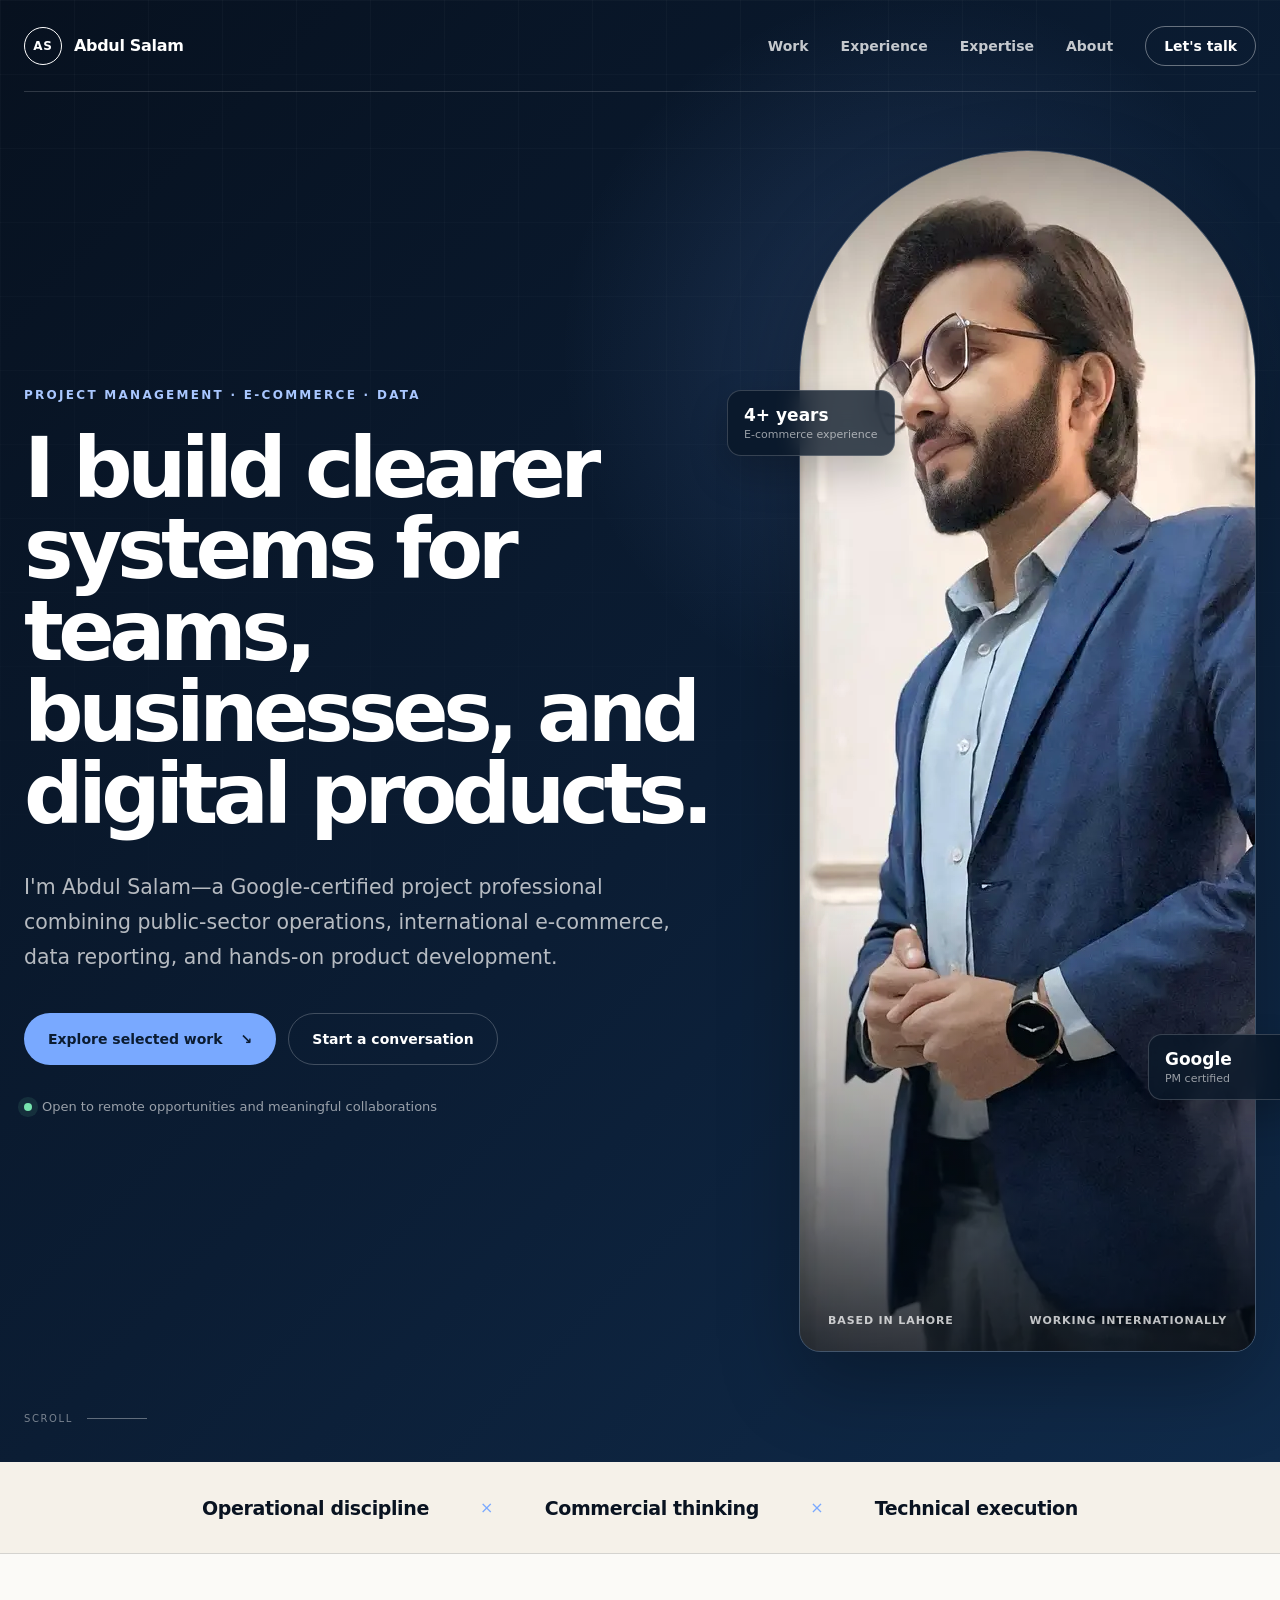
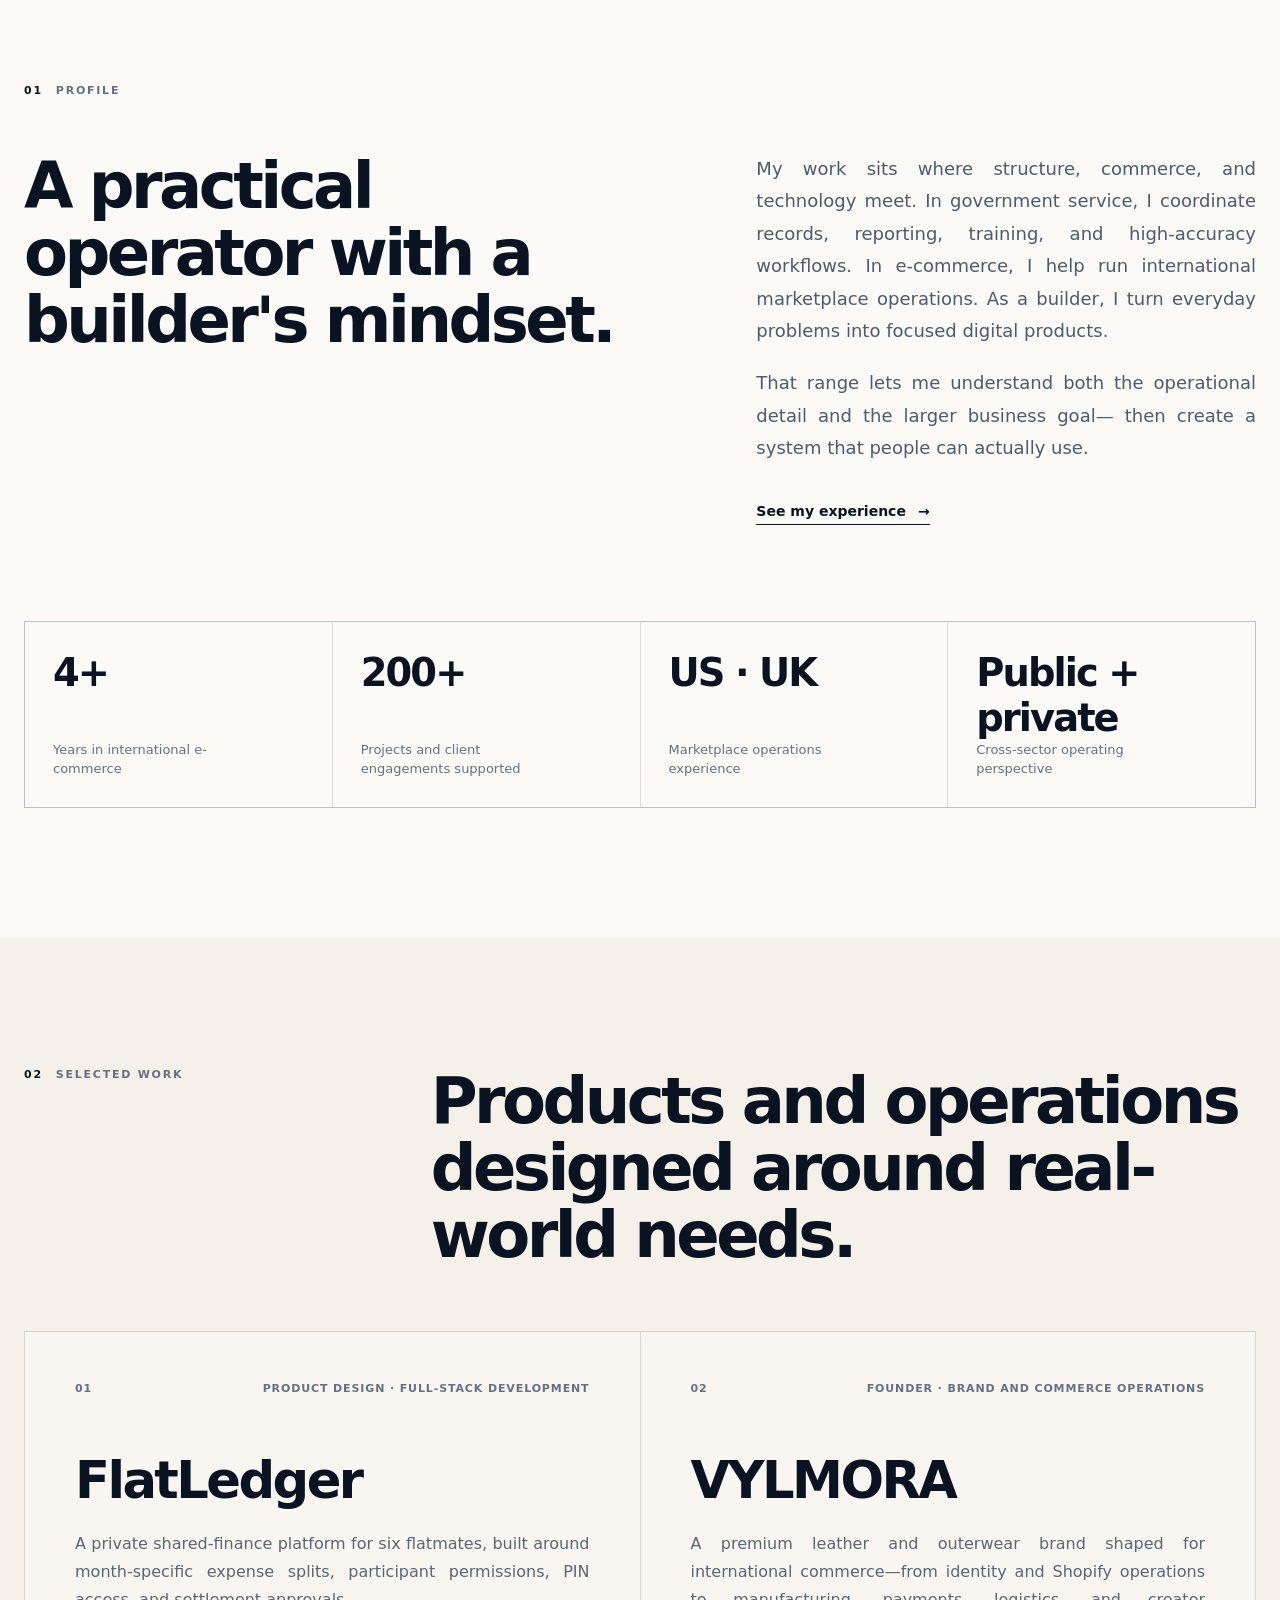
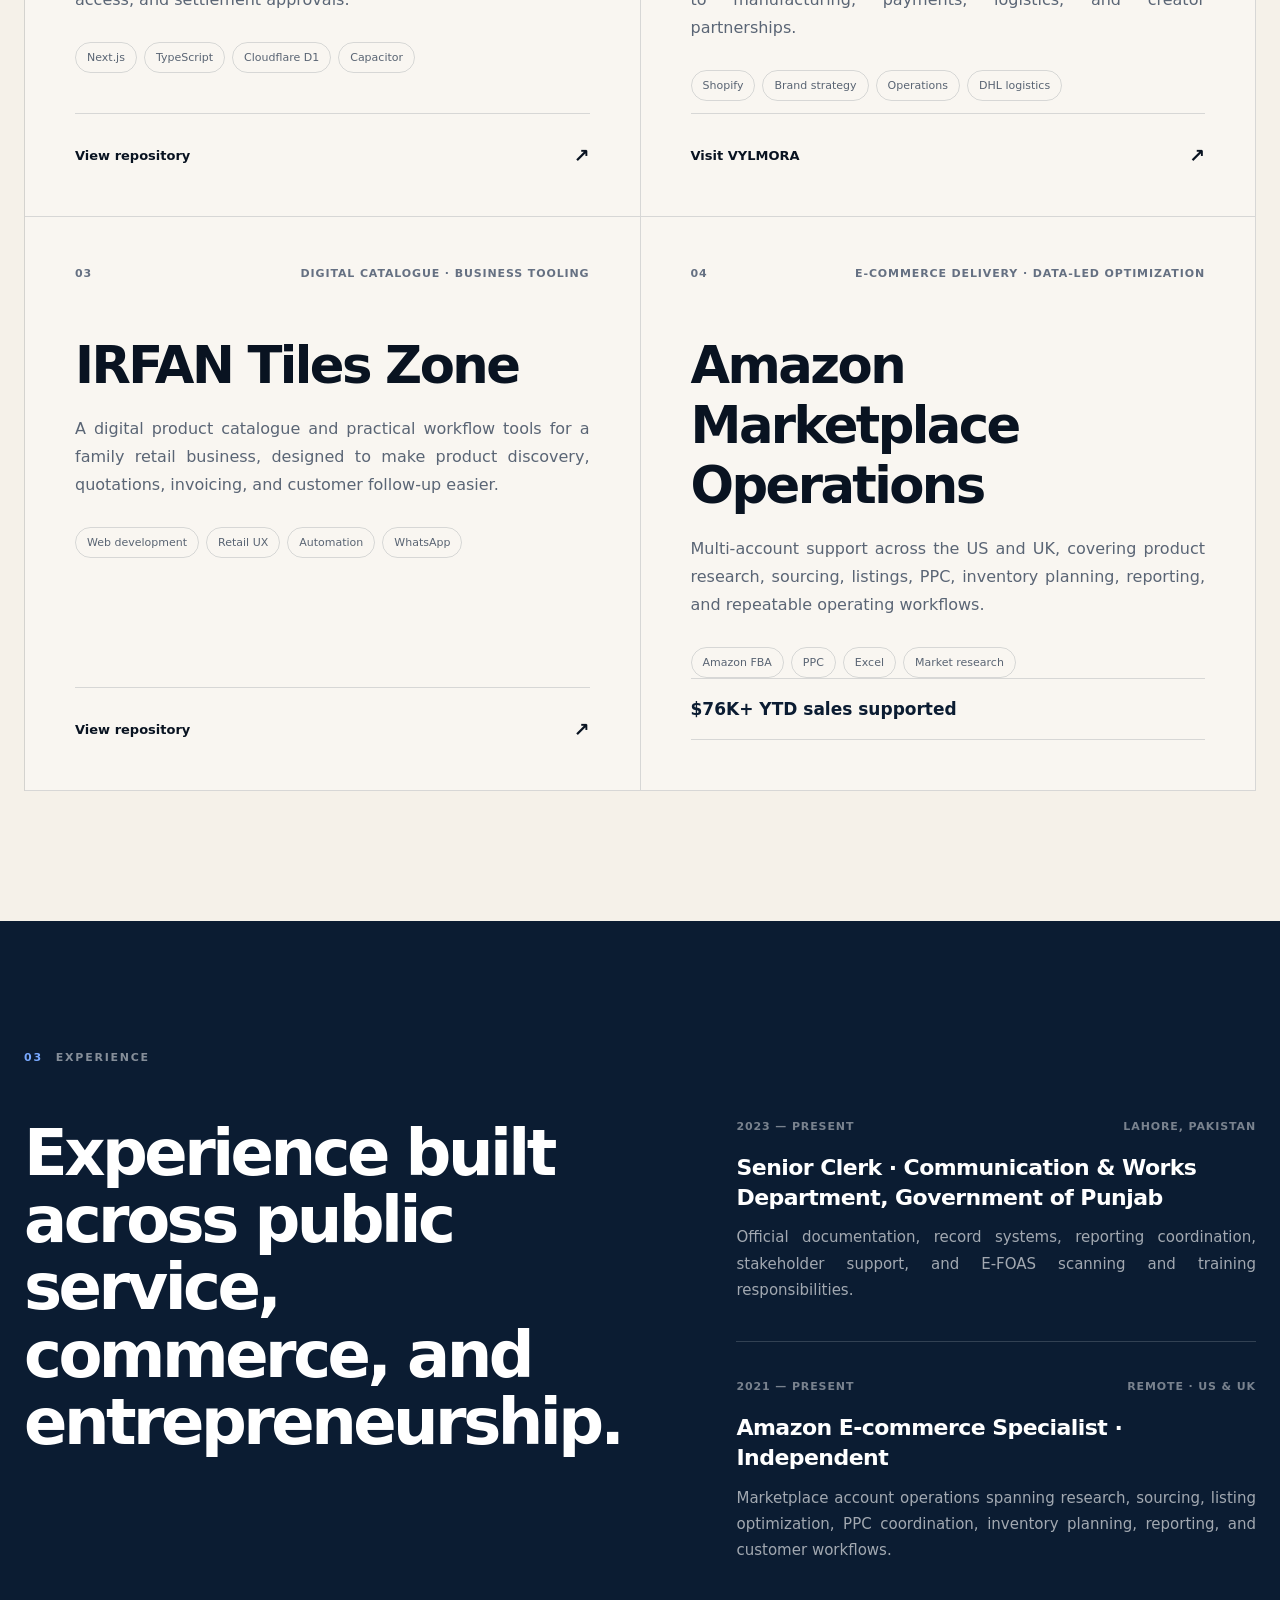
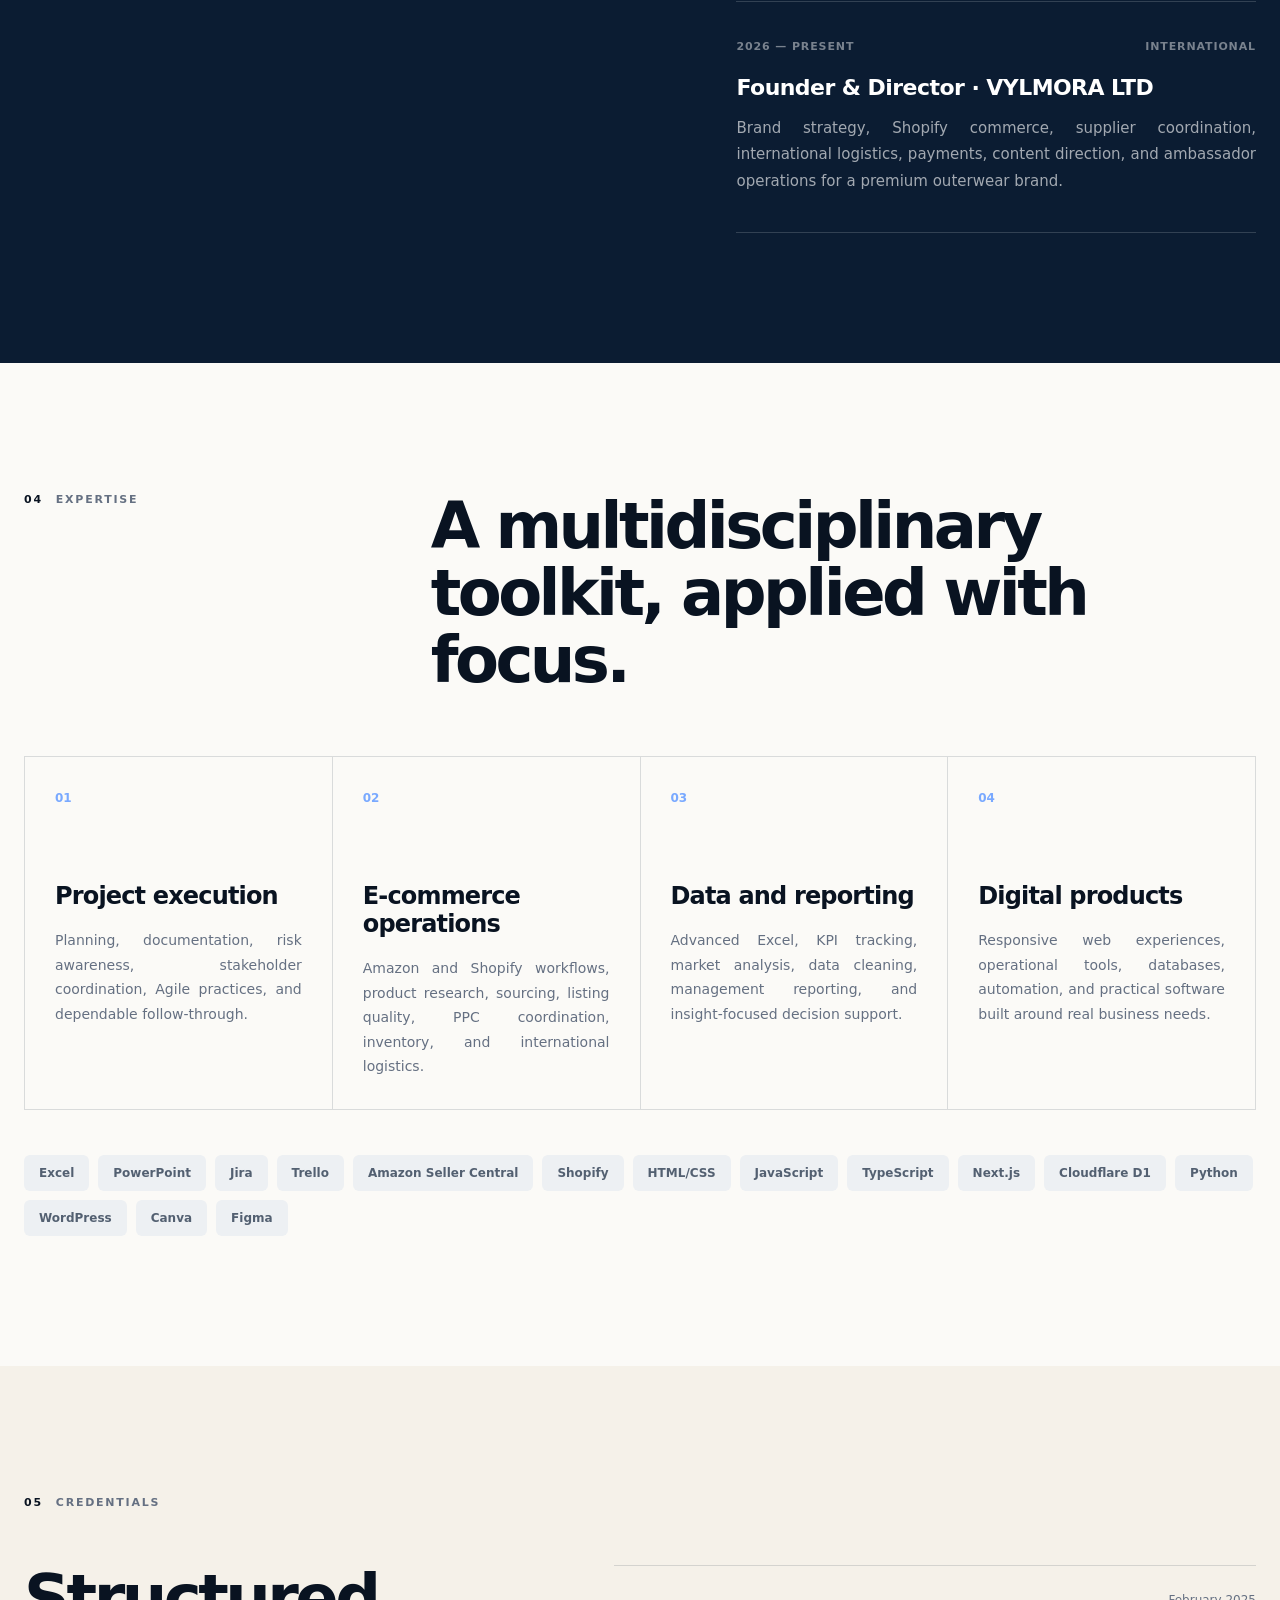
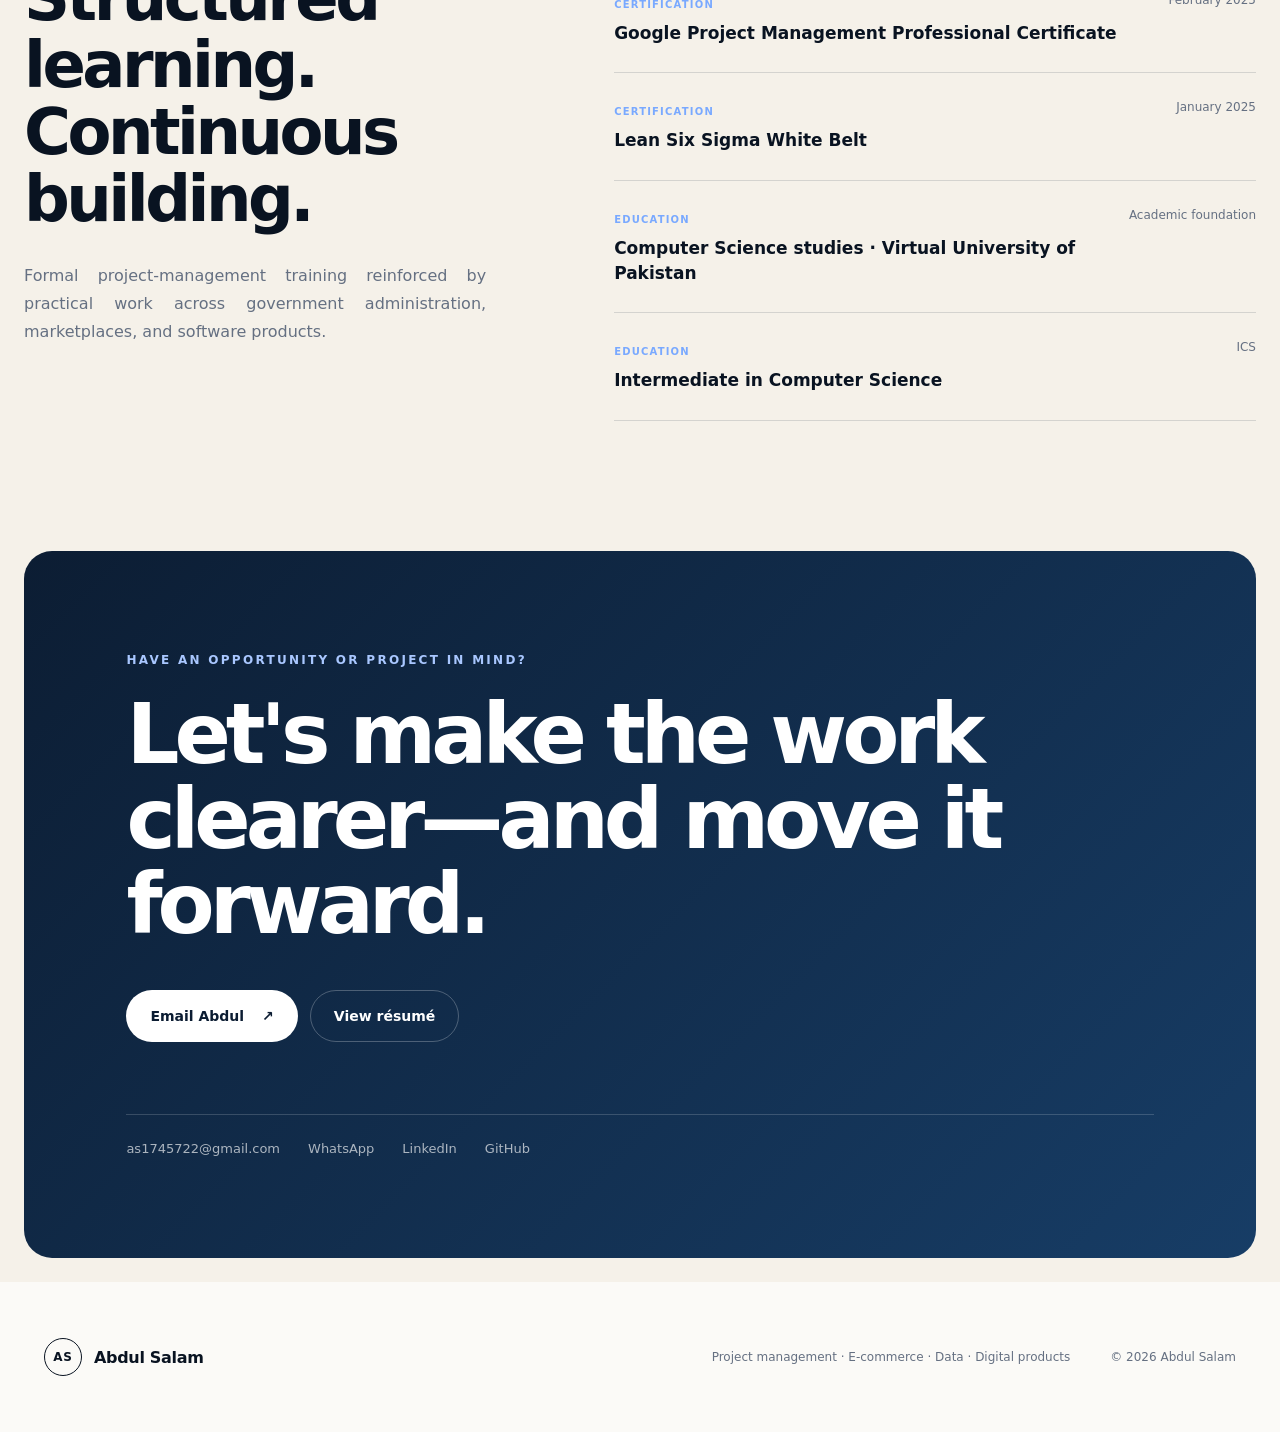
==== index.html @ fb4985df "Add files via upload" ====
<!DOCTYPE html>
<html lang="en">
<head>
  <meta charset="utf-8">
  <meta name="viewport" content="width=device-width, initial-scale=1">
  <title>Abdul Salam | Project Management, E-commerce &amp; Data</title>
  <meta name="description" content="Portfolio of Abdul Salam, a Google-certified project professional working across public-sector operations, international e-commerce, data, and digital products.">
  <meta name="keywords" content="Abdul Salam, Project Manager, E-commerce Specialist, Amazon Operations, Data Analyst, Product Builder, Pakistan">
  <meta name="author" content="Abdul Salam">
  <meta name="theme-color" content="#0b1c32">
  <meta name="robots" content="index, follow">

  <link rel="canonical" href="https://mr-ads-codes.github.io/abdulsalam-portfolio/">
  <link rel="icon" href="favicon.svg" type="image/svg+xml">
  <link rel="manifest" href="site.webmanifest">
  <link rel="stylesheet" href="styles.css">

  <meta property="og:type" content="profile">
  <meta property="og:title" content="Abdul Salam — Project Management, E-commerce &amp; Data">
  <meta property="og:description" content="Public-sector operator, international e-commerce specialist, and hands-on digital product builder.">
  <meta property="og:url" content="https://mr-ads-codes.github.io/abdulsalam-portfolio/">
  <meta property="og:image" content="https://mr-ads-codes.github.io/abdulsalam-portfolio/C43FE9DC-A1E7-4E21-87F7-0184B910B3D2.jpeg">
  <meta property="og:image:width" content="1200">
  <meta property="og:image:height" content="1402">
  <meta property="og:image:alt" content="Abdul Salam wearing a navy suit">
  <meta name="twitter:card" content="summary_large_image">

  <script type="application/ld+json">
  {
    "@context": "https://schema.org",
    "@type": "Person",
    "name": "Abdul Salam",
    "url": "https://mr-ads-codes.github.io/abdulsalam-portfolio/",
    "image": "https://mr-ads-codes.github.io/abdulsalam-portfolio/C43FE9DC-A1E7-4E21-87F7-0184B910B3D2.jpeg",
    "jobTitle": "Project Management, E-commerce and Data Professional",
    "email": "mailto:as1745722@gmail.com",
    "address": {
      "@type": "PostalAddress",
      "addressLocality": "Lahore",
      "addressCountry": "PK"
    },
    "sameAs": [
      "https://github.com/mr-ads-codes",
      "https://www.linkedin.com/in/mr-abdul-salam",
      "https://vylmora.com"
    ]
  }
  </script>
  <script>document.documentElement.classList.add('js');</script>
  <script src="portrait-data.js" defer></script>
  <script src="scripts.js" defer></script>
</head>
<body>
  <main>
    <header class="site-header">
      <a class="brand" href="#top" aria-label="Abdul Salam — home">
        <span class="brand-mark">AS</span>
        <span class="brand-name">Abdul Salam</span>
      </a>

      <button class="menu-toggle" type="button" aria-label="Toggle navigation" aria-expanded="false">
        <span></span>
        <span></span>
      </button>

      <nav class="site-nav" aria-label="Primary navigation">
        <a href="#work">Work</a>
        <a href="#experience">Experience</a>
        <a href="#expertise">Expertise</a>
        <a href="#about">About</a>
        <a class="nav-cta" href="#contact">Let's talk</a>
      </nav>
    </header>

    <section class="hero" id="top">
      <div class="hero-copy reveal">
        <p class="eyebrow">Project management · E-commerce · Data</p>
        <h1>I build clearer systems for teams, businesses, and digital products.</h1>
        <p class="hero-intro">
          I'm Abdul Salam—a Google-certified project professional combining public-sector
          operations, international e-commerce, data reporting, and hands-on product development.
        </p>
        <div class="hero-actions">
          <a class="button button-primary" href="#work">Explore selected work <span>↘</span></a>
          <a class="button button-secondary" href="mailto:as1745722@gmail.com">Start a conversation</a>
        </div>
        <div class="availability">
          <span class="availability-dot"></span>
          Open to remote opportunities and meaningful collaborations
        </div>
      </div>

      <div class="hero-visual reveal">
        <div class="portrait-frame">
          <img id="portrait" src="C43FE9DC-A1E7-4E21-87F7-0184B910B3D2.jpeg" alt="Abdul Salam wearing a navy suit" width="1200" height="1200" fetchpriority="high">
          <div class="portrait-caption">
            <span>Based in Lahore</span>
            <span>Working internationally</span>
          </div>
        </div>
        <div class="floating-note note-one"><strong>4+ years</strong><span>E-commerce experience</span></div>
        <div class="floating-note note-two"><strong>Google</strong><span>PM certified</span></div>
      </div>

      <a class="scroll-cue" href="#intro" aria-label="Scroll to introduction">
        <span>Scroll</span><span class="scroll-line"></span>
      </a>
    </section>

    <section class="intro-strip" id="intro" aria-label="Professional strengths">
      <p>Operational discipline</p><span>×</span>
      <p>Commercial thinking</p><span>×</span>
      <p>Technical execution</p>
    </section>

    <section class="section about-section" id="about">
      <div class="section-label reveal"><span>01</span> Profile</div>
      <div class="about-grid">
        <h2 class="reveal">A practical operator with a builder's mindset.</h2>
        <div class="about-copy reveal">
          <p>
            My work sits where structure, commerce, and technology meet. In government service,
            I coordinate records, reporting, training, and high-accuracy workflows. In e-commerce,
            I help run international marketplace operations. As a builder, I turn everyday problems
            into focused digital products.
          </p>
          <p>
            That range lets me understand both the operational detail and the larger business goal—
            then create a system that people can actually use.
          </p>
          <a class="text-link" href="#experience">See my experience <span>→</span></a>
        </div>
      </div>
      <div class="stats-grid reveal">
        <div><strong>4+</strong><span>Years in international e-commerce</span></div>
        <div><strong>200+</strong><span>Projects and client engagements supported</span></div>
        <div><strong>US · UK</strong><span>Marketplace operations experience</span></div>
        <div><strong>Public + private</strong><span>Cross-sector operating perspective</span></div>
      </div>
    </section>

    <section class="section work-section" id="work">
      <div class="section-heading reveal">
        <div class="section-label"><span>02</span> Selected work</div>
        <h2>Products and operations designed around real-world needs.</h2>
      </div>

      <div class="projects-grid">
        <article class="project-card reveal">
          <div class="project-topline"><span>01</span><span>Product design · Full-stack development</span></div>
          <h3>FlatLedger</h3>
          <p>A private shared-finance platform for six flatmates, built around month-specific expense splits, participant permissions, PIN access, and settlement approvals.</p>
          <div class="tag-list"><span>Next.js</span><span>TypeScript</span><span>Cloudflare D1</span><span>Capacitor</span></div>
          <a href="https://github.com/mr-ads-codes/flatledger" target="_blank" rel="noreferrer">View repository <span>↗</span></a>
        </article>

        <article class="project-card reveal">
          <div class="project-topline"><span>02</span><span>Founder · Brand and commerce operations</span></div>
          <h3>VYLMORA</h3>
          <p>A premium leather and outerwear brand shaped for international commerce—from identity and Shopify operations to manufacturing, payments, logistics, and creator partnerships.</p>
          <div class="tag-list"><span>Shopify</span><span>Brand strategy</span><span>Operations</span><span>DHL logistics</span></div>
          <a href="https://vylmora.com" target="_blank" rel="noreferrer">Visit VYLMORA <span>↗</span></a>
        </article>

        <article class="project-card reveal">
          <div class="project-topline"><span>03</span><span>Digital catalogue · Business tooling</span></div>
          <h3>IRFAN Tiles Zone</h3>
          <p>A digital product catalogue and practical workflow tools for a family retail business, designed to make product discovery, quotations, invoicing, and customer follow-up easier.</p>
          <div class="tag-list"><span>Web development</span><span>Retail UX</span><span>Automation</span><span>WhatsApp</span></div>
          <a href="https://github.com/mr-ads-codes/itz-catalog" target="_blank" rel="noreferrer">View repository <span>↗</span></a>
        </article>

        <article class="project-card reveal">
          <div class="project-topline"><span>04</span><span>E-commerce delivery · Data-led optimization</span></div>
          <h3>Amazon Marketplace Operations</h3>
          <p>Multi-account support across the US and UK, covering product research, sourcing, listings, PPC, inventory planning, reporting, and repeatable operating workflows.</p>
          <div class="tag-list"><span>Amazon FBA</span><span>PPC</span><span>Excel</span><span>Market research</span></div>
          <div class="project-metric">$76K+ YTD sales supported</div>
        </article>
      </div>
    </section>

    <section class="section experience-section" id="experience">
      <div class="section-label reveal"><span>03</span> Experience</div>
      <div class="experience-layout">
        <h2 class="reveal">Experience built across public service, commerce, and entrepreneurship.</h2>
        <div class="timeline reveal">
          <article>
            <div class="timeline-meta"><span>2023 — Present</span><span>Lahore, Pakistan</span></div>
            <h3>Senior Clerk · Communication &amp; Works Department, Government of Punjab</h3>
            <p>Official documentation, record systems, reporting coordination, stakeholder support, and E-FOAS scanning and training responsibilities.</p>
          </article>
          <article>
            <div class="timeline-meta"><span>2021 — Present</span><span>Remote · US &amp; UK</span></div>
            <h3>Amazon E-commerce Specialist · Independent</h3>
            <p>Marketplace account operations spanning research, sourcing, listing optimization, PPC coordination, inventory planning, reporting, and customer workflows.</p>
          </article>
          <article>
            <div class="timeline-meta"><span>2026 — Present</span><span>International</span></div>
            <h3>Founder &amp; Director · VYLMORA LTD</h3>
            <p>Brand strategy, Shopify commerce, supplier coordination, international logistics, payments, content direction, and ambassador operations for a premium outerwear brand.</p>
          </article>
        </div>
      </div>
    </section>

    <section class="section expertise-section" id="expertise">
      <div class="section-heading reveal">
        <div class="section-label"><span>04</span> Expertise</div>
        <h2>A multidisciplinary toolkit, applied with focus.</h2>
      </div>
      <div class="capability-grid">
        <article class="capability reveal"><span>01</span><h3>Project execution</h3><p>Planning, documentation, risk awareness, stakeholder coordination, Agile practices, and dependable follow-through.</p></article>
        <article class="capability reveal"><span>02</span><h3>E-commerce operations</h3><p>Amazon and Shopify workflows, product research, sourcing, listing quality, PPC coordination, inventory, and international logistics.</p></article>
        <article class="capability reveal"><span>03</span><h3>Data and reporting</h3><p>Advanced Excel, KPI tracking, market analysis, data cleaning, management reporting, and insight-focused decision support.</p></article>
        <article class="capability reveal"><span>04</span><h3>Digital products</h3><p>Responsive web experiences, operational tools, databases, automation, and practical software built around real business needs.</p></article>
      </div>
      <div class="toolkit reveal">
        <span>Excel</span><span>PowerPoint</span><span>Jira</span><span>Trello</span><span>Amazon Seller Central</span>
        <span>Shopify</span><span>HTML/CSS</span><span>JavaScript</span><span>TypeScript</span><span>Next.js</span>
        <span>Cloudflare D1</span><span>Python</span><span>WordPress</span><span>Canva</span><span>Figma</span>
      </div>
    </section>

    <section class="section credentials-section">
      <div class="section-label reveal"><span>05</span> Credentials</div>
      <div class="credentials-grid">
        <div class="credential-intro reveal">
          <h2>Structured learning. Continuous building.</h2>
          <p>Formal project-management training reinforced by practical work across government administration, marketplaces, and software products.</p>
        </div>
        <div class="credential-list reveal">
          <article><div><span>Certification</span><h3>Google Project Management Professional Certificate</h3></div><time datetime="2025-02">February 2025</time></article>
          <article><div><span>Certification</span><h3>Lean Six Sigma White Belt</h3></div><time datetime="2025-01">January 2025</time></article>
          <article><div><span>Education</span><h3>Computer Science studies · Virtual University of Pakistan</h3></div><time>Academic foundation</time></article>
          <article><div><span>Education</span><h3>Intermediate in Computer Science</h3></div><time>ICS</time></article>
        </div>
      </div>
    </section>

    <section class="contact-section" id="contact">
      <div class="contact-inner reveal">
        <p class="eyebrow">Have an opportunity or project in mind?</p>
        <h2>Let's make the work clearer—and move it forward.</h2>
        <div class="contact-actions">
          <a class="button button-light" href="mailto:as1745722@gmail.com">Email Abdul <span>↗</span></a>
          <a class="button button-ghost" href="Abdul_Salam_CV.pdf" target="_blank">View résumé</a>
        </div>
        <div class="contact-links">
          <a href="mailto:as1745722@gmail.com">as1745722@gmail.com</a>
          <a href="https://wa.me/923176338510" target="_blank" rel="noreferrer">WhatsApp</a>
          <a href="https://www.linkedin.com/in/mr-abdul-salam" target="_blank" rel="noreferrer">LinkedIn</a>
          <a href="https://github.com/mr-ads-codes" target="_blank" rel="noreferrer">GitHub</a>
        </div>
      </div>
    </section>

    <footer>
      <a class="brand" href="#top" aria-label="Back to top"><span class="brand-mark">AS</span><span class="brand-name">Abdul Salam</span></a>
      <p>Project management · E-commerce · Data · Digital products</p>
      <p>© <span id="year">2026</span> Abdul Salam</p>
    </footer>
  </main>
</body>
</html>
---- styles.css ----
:root {
  --ink: #091321;
  --navy: #0b1c32;
  --navy-soft: #122945;
  --blue: #79a9ff;
  --blue-bright: #a9c7ff;
  --ivory: #f5f1e9;
  --paper: #fbfaf7;
  --line: rgba(12, 30, 52, 0.14);
  --muted: #657082;
  --white: #ffffff;
  --max: 1240px;
}

* { box-sizing: border-box; }
html { scroll-behavior: smooth; }
body {
  margin: 0;
  background: var(--paper);
  color: var(--ink);
  font-family: Inter, ui-sans-serif, system-ui, -apple-system, BlinkMacSystemFont, "Segoe UI", sans-serif;
  -webkit-font-smoothing: antialiased;
}
body::selection { background: var(--blue); color: var(--navy); }
a { color: inherit; }
button, a { -webkit-tap-highlight-color: transparent; }

.site-header {
  position: absolute;
  z-index: 20;
  top: 0;
  left: 50%;
  display: flex;
  width: min(calc(100% - 48px), var(--max));
  height: 92px;
  align-items: center;
  justify-content: space-between;
  border-bottom: 1px solid rgba(255,255,255,.16);
  color: var(--white);
  transform: translateX(-50%);
}
.brand { display: inline-flex; align-items: center; gap: 12px; text-decoration: none; }
.brand-mark {
  display: grid;
  width: 38px;
  height: 38px;
  place-items: center;
  border: 1px solid currentColor;
  border-radius: 50%;
  font-size: 12px;
  font-weight: 800;
  letter-spacing: .06em;
}
.brand-name { font-weight: 720; letter-spacing: -.02em; }
.site-nav { display: flex; align-items: center; gap: 32px; }
.site-nav a { font-size: 14px; font-weight: 580; text-decoration: none; }
.site-nav > a:not(.nav-cta) { color: rgba(255,255,255,.76); transition: color .2s ease; }
.site-nav > a:not(.nav-cta):hover { color: var(--white); }
.nav-cta { padding: 11px 18px; border: 1px solid rgba(255,255,255,.38); border-radius: 999px; }
.nav-cta:hover { background: var(--white); color: var(--navy); }
.menu-toggle { display: none; }

.hero {
  position: relative;
  display: grid;
  min-height: 880px;
  grid-template-columns: minmax(0, 1.08fr) minmax(380px, .72fr);
  gap: clamp(48px, 7vw, 110px);
  align-items: center;
  overflow: hidden;
  padding: 150px max(24px, calc((100vw - var(--max)) / 2)) 110px;
  background:
    radial-gradient(circle at 72% 24%, rgba(121,169,255,.19), transparent 25%),
    linear-gradient(135deg, #07111f 0%, #0b1d34 54%, #102b4b 100%);
  color: var(--white);
}
.hero::before {
  position: absolute;
  inset: 0;
  background-image: linear-gradient(rgba(255,255,255,.035) 1px, transparent 1px), linear-gradient(90deg, rgba(255,255,255,.035) 1px, transparent 1px);
  background-size: 74px 74px;
  content: "";
  mask-image: linear-gradient(to bottom, rgba(0,0,0,.75), transparent 78%);
  pointer-events: none;
}
.hero-copy, .hero-visual { position: relative; z-index: 1; }
.eyebrow { margin: 0 0 26px; color: var(--blue-bright); font-size: 12px; font-weight: 760; letter-spacing: .19em; text-transform: uppercase; }
.hero h1 {
  max-width: 780px;
  margin: 0;
  font-size: clamp(54px, 6.5vw, 94px);
  font-weight: 650;
  letter-spacing: -.065em;
  line-height: .98;
}
.hero-intro { max-width: 700px; margin: 34px 0 0; color: rgba(255,255,255,.7); font-size: clamp(17px, 1.6vw, 21px); line-height: 1.72; }
.hero-actions { display: flex; flex-wrap: wrap; gap: 12px; margin-top: 38px; }
.button { display: inline-flex; min-height: 52px; align-items: center; justify-content: center; gap: 18px; padding: 0 23px; border: 1px solid transparent; border-radius: 999px; font-size: 14px; font-weight: 720; text-decoration: none; transition: transform .2s ease, background .2s ease, color .2s ease; }
.button:hover { transform: translateY(-2px); }
.button-primary { background: var(--blue); color: var(--navy); }
.button-primary:hover { background: var(--blue-bright); }
.button-secondary { border-color: rgba(255,255,255,.22); color: var(--white); }
.button-secondary:hover { background: rgba(255,255,255,.08); }
.availability { display: flex; align-items: center; gap: 10px; margin-top: 34px; color: rgba(255,255,255,.58); font-size: 13px; }
.availability-dot { width: 8px; height: 8px; border-radius: 50%; background: #77e4ae; box-shadow: 0 0 0 6px rgba(119,228,174,.1); }

.hero-visual { max-width: 510px; justify-self: end; }
.portrait-frame { position: relative; overflow: hidden; border: 1px solid rgba(255,255,255,.22); border-radius: 260px 260px 24px 24px; box-shadow: 0 30px 80px rgba(0,0,0,.28); }
.portrait-frame::after { position: absolute; inset: 0; background: linear-gradient(to top, rgba(5,15,28,.68), transparent 38%); content: ""; pointer-events: none; }
.portrait-frame img { display: block; width: 100%; aspect-ratio: .78; object-fit: cover; object-position: 53% center; filter: saturate(.9) contrast(1.03); }
.portrait-caption { position: absolute; z-index: 2; right: 28px; bottom: 24px; left: 28px; display: flex; justify-content: space-between; color: rgba(255,255,255,.74); font-size: 11px; font-weight: 650; letter-spacing: .08em; text-transform: uppercase; }
.floating-note { position: absolute; z-index: 3; display: flex; min-width: 150px; flex-direction: column; gap: 3px; padding: 14px 16px; border: 1px solid rgba(255,255,255,.18); border-radius: 14px; background: rgba(8,22,39,.78); box-shadow: 0 18px 38px rgba(0,0,0,.22); backdrop-filter: blur(12px); }
.floating-note strong { font-size: 17px; }
.floating-note span { color: rgba(255,255,255,.58); font-size: 11px; }
.note-one { top: 20%; left: -72px; }
.note-two { right: -42px; bottom: 21%; }
.scroll-cue { position: absolute; z-index: 2; bottom: 38px; left: max(24px, calc((100vw - var(--max)) / 2)); display: flex; align-items: center; gap: 14px; color: rgba(255,255,255,.45); font-size: 10px; letter-spacing: .16em; text-decoration: none; text-transform: uppercase; }
.scroll-line { width: 60px; height: 1px; background: rgba(255,255,255,.35); }

.intro-strip { display: flex; min-height: 92px; align-items: center; justify-content: center; gap: clamp(22px, 4vw, 60px); padding: 22px 24px; border-bottom: 1px solid var(--line); background: var(--ivory); }
.intro-strip p { margin: 0; font-size: clamp(15px, 2vw, 19px); font-weight: 670; letter-spacing: -.02em; }
.intro-strip span { color: var(--blue); }

.section { padding: 130px max(24px, calc((100vw - var(--max)) / 2)); }
.section-label { display: flex; align-items: center; gap: 13px; color: var(--muted); font-size: 11px; font-weight: 760; letter-spacing: .16em; text-transform: uppercase; }
.section-label span { color: var(--ink); }
.section-heading { display: grid; grid-template-columns: .42fr 1fr; gap: 60px; align-items: start; margin-bottom: 62px; }
.section-heading h2, .about-grid h2, .experience-layout > h2, .credential-intro h2 { margin: 0; font-size: clamp(40px, 5vw, 68px); font-weight: 620; letter-spacing: -.055em; line-height: 1.05; }

.about-section { background: var(--paper); }
.about-grid { display: grid; grid-template-columns: 1.05fr .85fr; gap: clamp(50px, 9vw, 140px); margin-top: 56px; }
.about-copy p { margin: 0 0 20px; color: #4f5a6b; font-size: 18px; line-height: 1.8; text-align: justify; }
.text-link { display: inline-flex; gap: 12px; margin-top: 18px; padding-bottom: 5px; border-bottom: 1px solid var(--ink); font-size: 14px; font-weight: 760; text-decoration: none; }
.stats-grid { display: grid; grid-template-columns: repeat(4, 1fr); gap: 1px; margin-top: 96px; border: 1px solid var(--line); background: var(--line); }
.stats-grid > div { display: flex; min-height: 170px; flex-direction: column; justify-content: space-between; padding: 28px; background: var(--paper); }
.stats-grid strong { font-size: clamp(28px, 3vw, 43px); font-weight: 620; letter-spacing: -.05em; }
.stats-grid span { max-width: 180px; color: var(--muted); font-size: 13px; line-height: 1.5; }

.work-section { background: var(--ivory); }
.projects-grid { display: grid; grid-template-columns: repeat(2, 1fr); border-top: 1px solid var(--line); border-left: 1px solid var(--line); }
.project-card { position: relative; display: flex; min-height: 485px; flex-direction: column; padding: clamp(28px, 4vw, 50px); border-right: 1px solid var(--line); border-bottom: 1px solid var(--line); background: rgba(255,255,255,.35); transition: background .25s ease, transform .25s ease; }
.project-card:hover { z-index: 1; background: var(--white); transform: translateY(-4px); }
.project-topline { display: flex; justify-content: space-between; gap: 20px; color: var(--muted); font-size: 11px; font-weight: 700; letter-spacing: .08em; text-transform: uppercase; }
.project-card h3 { margin: 55px 0 20px; font-size: clamp(32px, 4vw, 52px); font-weight: 620; letter-spacing: -.05em; }
.project-card > p { max-width: 560px; margin: 0; color: #5a6575; font-size: 16px; line-height: 1.75; text-align: justify; }
.tag-list { display: flex; flex-wrap: wrap; gap: 7px; margin-top: 28px; }
.tag-list span { padding: 8px 11px; border: 1px solid var(--line); border-radius: 999px; color: #596473; font-size: 11px; }
.project-card > a { display: inline-flex; align-items: center; justify-content: space-between; margin-top: auto; padding-top: 30px; border-top: 1px solid var(--line); font-size: 13px; font-weight: 760; text-decoration: none; }
.project-card > a span { font-size: 19px; transition: transform .2s ease; }
.project-card > a:hover span { transform: translate(3px,-3px); }
.project-metric { margin-top: auto; padding: 20px 0; border-top: 1px solid var(--line); border-bottom: 1px solid var(--line); color: var(--navy); font-size: 17px; font-weight: 760; }

.experience-section { background: var(--navy); color: var(--white); }
.experience-section .section-label { color: rgba(255,255,255,.5); }
.experience-section .section-label span { color: var(--blue); }
.experience-layout { display: grid; grid-template-columns: .78fr 1fr; gap: clamp(60px, 9vw, 140px); margin-top: 56px; }
.timeline article { padding: 0 0 38px; border-bottom: 1px solid rgba(255,255,255,.16); }
.timeline article + article { padding-top: 38px; }
.timeline-meta { display: flex; justify-content: space-between; gap: 20px; color: rgba(255,255,255,.45); font-size: 11px; font-weight: 680; letter-spacing: .08em; text-transform: uppercase; }
.timeline h3 { margin: 20px 0 12px; font-size: 22px; font-weight: 620; letter-spacing: -.025em; line-height: 1.35; }
.timeline p { margin: 0; color: rgba(255,255,255,.62); font-size: 15px; line-height: 1.75; text-align: justify; }

.expertise-section { background: var(--paper); }
.capability-grid { display: grid; grid-template-columns: repeat(4, 1fr); border-top: 1px solid var(--line); border-left: 1px solid var(--line); }
.capability { min-height: 330px; padding: 30px; border-right: 1px solid var(--line); border-bottom: 1px solid var(--line); }
.capability > span { color: var(--blue); font-size: 12px; font-weight: 800; }
.capability h3 { margin: 76px 0 18px; font-size: 24px; font-weight: 650; letter-spacing: -.035em; }
.capability p { margin: 0; color: var(--muted); font-size: 14px; line-height: 1.75; text-align: justify; }
.toolkit { display: flex; flex-wrap: wrap; gap: 9px; margin-top: 45px; }
.toolkit span { padding: 11px 15px; border-radius: 6px; background: #edf0f3; color: #536071; font-size: 12px; font-weight: 650; }

.credentials-section { background: var(--ivory); }
.credentials-grid { display: grid; grid-template-columns: .72fr 1fr; gap: clamp(60px, 10vw, 150px); margin-top: 56px; }
.credential-intro p { max-width: 520px; margin: 28px 0 0; color: var(--muted); font-size: 16px; line-height: 1.75; text-align: justify; }
.credential-list article { display: flex; justify-content: space-between; gap: 28px; padding: 27px 0; border-top: 1px solid var(--line); }
.credential-list article:last-child { border-bottom: 1px solid var(--line); }
.credential-list span { color: var(--blue); font-size: 10px; font-weight: 800; letter-spacing: .12em; text-transform: uppercase; }
.credential-list h3 { max-width: 540px; margin: 9px 0 0; font-size: 17px; font-weight: 630; line-height: 1.45; }
.credential-list time { flex: 0 0 auto; color: var(--muted); font-size: 12px; }

.contact-section { padding: 0 24px 24px; background: var(--ivory); }
.contact-inner { max-width: var(--max); margin: 0 auto; padding: clamp(60px, 8vw, 110px); border-radius: 28px; background: linear-gradient(135deg, #0c1d33, #173d66); color: var(--white); }
.contact-inner h2 { max-width: 900px; margin: 0; font-size: clamp(46px, 6.5vw, 84px); font-weight: 610; letter-spacing: -.06em; line-height: 1.02; }
.contact-actions { display: flex; flex-wrap: wrap; gap: 12px; margin-top: 42px; }
.button-light { background: var(--white); color: var(--navy); }
.button-ghost { border-color: rgba(255,255,255,.25); color: var(--white); }
.contact-links { display: flex; flex-wrap: wrap; gap: 28px; margin-top: 72px; padding-top: 26px; border-top: 1px solid rgba(255,255,255,.17); }
.contact-links a { color: rgba(255,255,255,.65); font-size: 13px; text-decoration: none; }
.contact-links a:hover { color: var(--white); }

footer { display: grid; max-width: var(--max); min-height: 150px; grid-template-columns: 1fr auto auto; gap: 40px; align-items: center; margin: 0 auto; padding: 30px 24px; color: var(--muted); }
footer .brand { color: var(--ink); }
footer p { margin: 0; font-size: 12px; }

.reveal { opacity: 1; transform: none; }
.js .reveal { opacity: 0; transform: translateY(22px); transition: opacity .7s cubic-bezier(.22,.61,.36,1), transform .7s cubic-bezier(.22,.61,.36,1); }
.js .reveal.is-visible { opacity: 1; transform: translateY(0); }

@media (max-width: 1040px) {
  .hero { min-height: 820px; grid-template-columns: 1fr 390px; gap: 52px; }
  .hero h1 { font-size: clamp(50px, 6.8vw, 72px); }
  .stats-grid, .capability-grid { grid-template-columns: repeat(2, 1fr); }
  .note-two { right: -15px; }
  .note-one { left: -35px; }
}

@media (max-width: 780px) {
  .site-header { width: calc(100% - 40px); height: 76px; }
  .menu-toggle { display: flex; width: 42px; height: 42px; flex-direction: column; align-items: center; justify-content: center; gap: 6px; border: 1px solid rgba(255,255,255,.25); border-radius: 50%; background: transparent; }
  .menu-toggle span { display: block; width: 17px; height: 1px; background: var(--white); transition: transform .2s ease; }
  .menu-open .menu-toggle span:first-child { transform: translateY(3.5px) rotate(45deg); }
  .menu-open .menu-toggle span:last-child { transform: translateY(-3.5px) rotate(-45deg); }
  .site-nav { position: absolute; top: 65px; right: 0; display: none; min-width: 220px; flex-direction: column; align-items: stretch; gap: 0; padding: 12px; border: 1px solid rgba(255,255,255,.16); border-radius: 14px; background: rgba(7,17,31,.96); box-shadow: 0 20px 50px rgba(0,0,0,.3); }
  .menu-open .site-nav { display: flex; }
  .site-nav a { padding: 13px 14px; }
  .nav-cta { margin-top: 4px; text-align: center; }
  .hero { min-height: auto; grid-template-columns: 1fr; gap: 60px; padding-top: 128px; }
  .hero-copy { max-width: 650px; }
  .hero-visual { width: min(88%, 480px); justify-self: center; }
  .note-one { left: -30px; }
  .note-two { right: -25px; }
  .scroll-cue { display: none; }
  .intro-strip { flex-wrap: wrap; gap: 12px 18px; }
  .intro-strip p { font-size: 14px; }
  .section { padding-top: 92px; padding-bottom: 92px; }
  .section-heading, .about-grid, .experience-layout, .credentials-grid { grid-template-columns: 1fr; gap: 38px; }
  .projects-grid { grid-template-columns: 1fr; }
  .project-card { min-height: 440px; }
  footer { grid-template-columns: 1fr; gap: 18px; }
}

@media (max-width: 520px) {
  .brand-name { display: none; }
  .hero { padding-right: 20px; padding-bottom: 80px; padding-left: 20px; }
  .hero h1 { font-size: clamp(44px, 14vw, 60px); }
  .hero-intro { font-size: 16px; }
  .hero-actions { flex-direction: column; }
  .button { width: 100%; }
  .availability { align-items: flex-start; line-height: 1.5; }
  .availability-dot { flex: 0 0 auto; margin-top: 5px; }
  .hero-visual { width: calc(100% - 18px); }
  .floating-note { min-width: 128px; padding: 11px 13px; }
  .note-one { top: 14%; left: -10px; }
  .note-two { right: -10px; bottom: 17%; }
  .portrait-caption { right: 17px; bottom: 17px; left: 17px; font-size: 9px; }
  .intro-strip span { display: none; }
  .section { padding-right: 20px; padding-left: 20px; }
  .section-heading h2, .about-grid h2, .experience-layout > h2, .credential-intro h2 { font-size: 40px; }
  .stats-grid, .capability-grid { grid-template-columns: 1fr; }
  .stats-grid > div { min-height: 140px; }
  .project-card { min-height: 470px; padding: 26px 23px; }
  .project-topline { flex-direction: column; gap: 8px; }
  .project-card h3 { margin-top: 36px; }
  .timeline-meta { flex-direction: column; gap: 7px; }
  .credential-list article { flex-direction: column; gap: 14px; }
  .contact-section { padding: 0 10px 10px; }
  .contact-inner { padding: 55px 24px; border-radius: 20px; }
  .contact-inner h2 { font-size: 43px; }
  .contact-links { flex-direction: column; gap: 17px; margin-top: 52px; }
  footer { padding-right: 20px; padding-left: 20px; }
}

@media (prefers-reduced-motion: reduce) {
  html { scroll-behavior: auto; }
  *, *::before, *::after { animation-duration: .01ms !important; transition-duration: .01ms !important; }
  .reveal { opacity: 1; transform: none; }
}
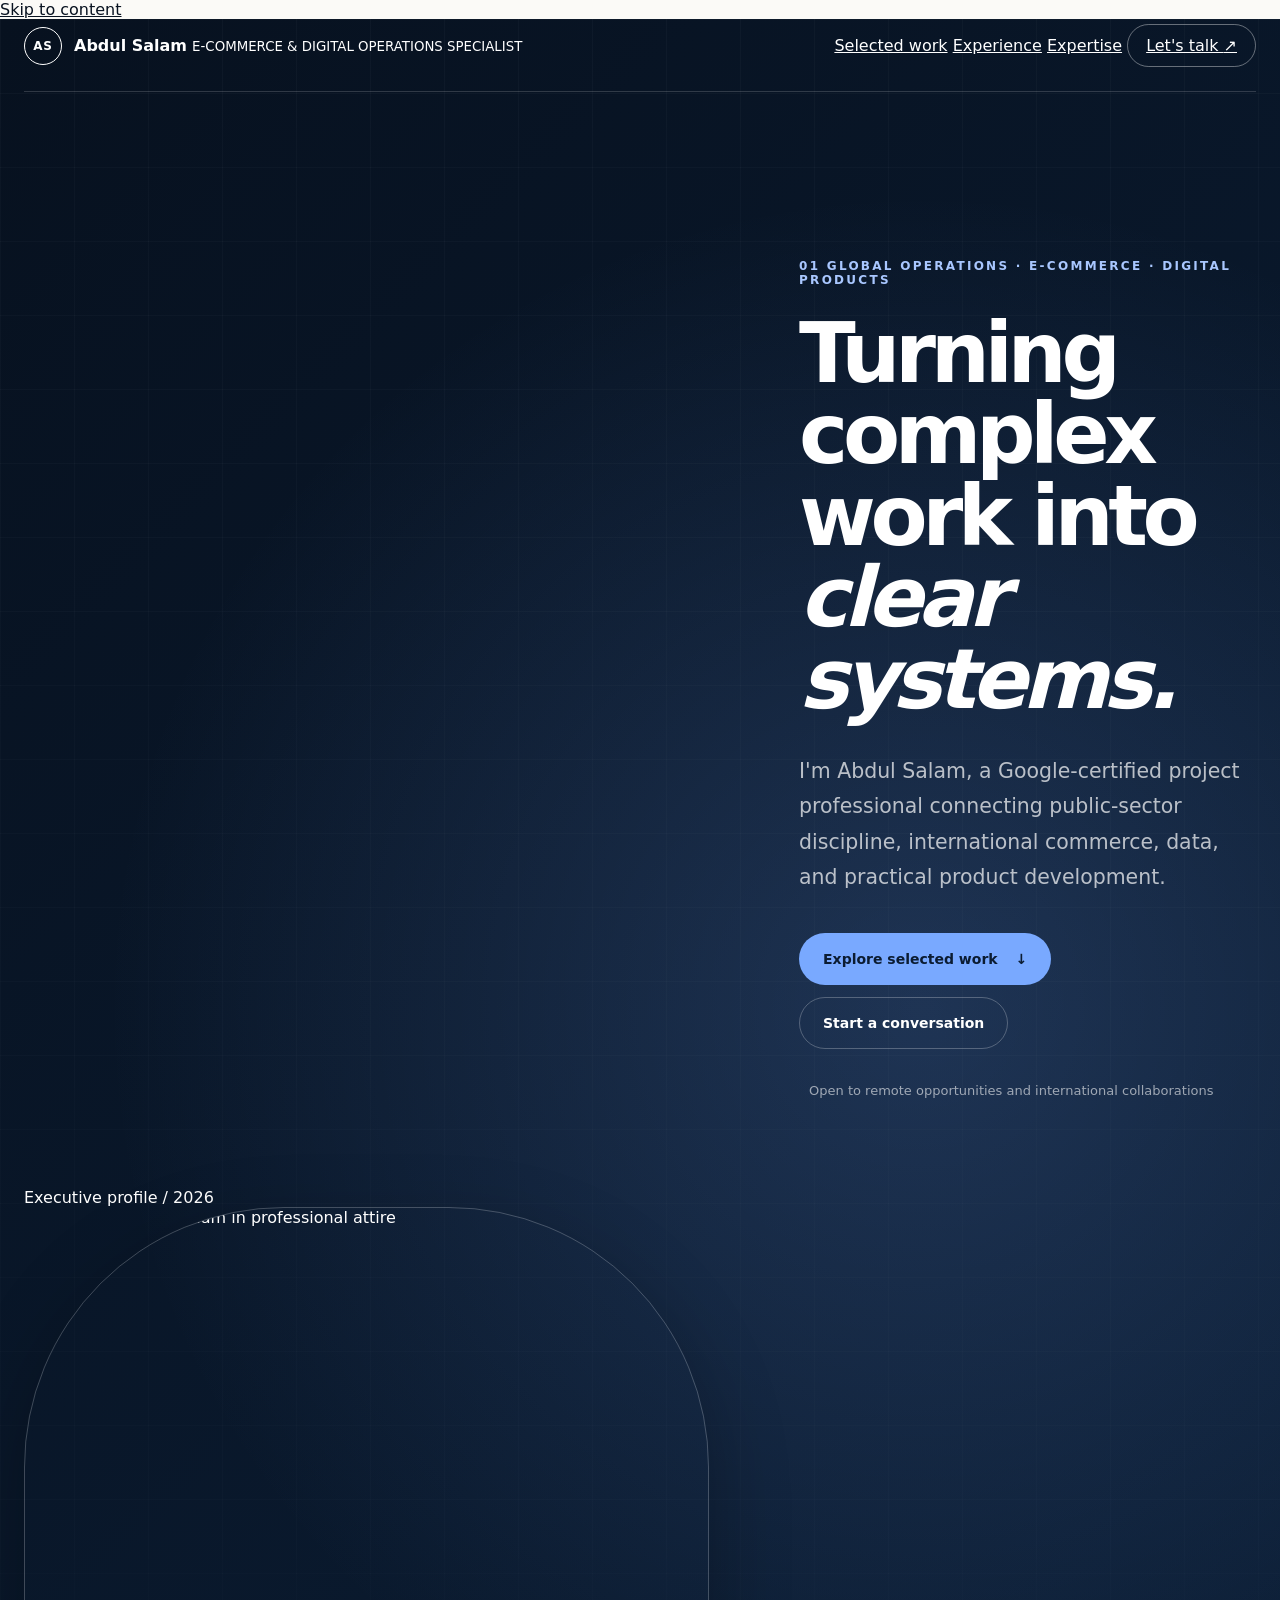
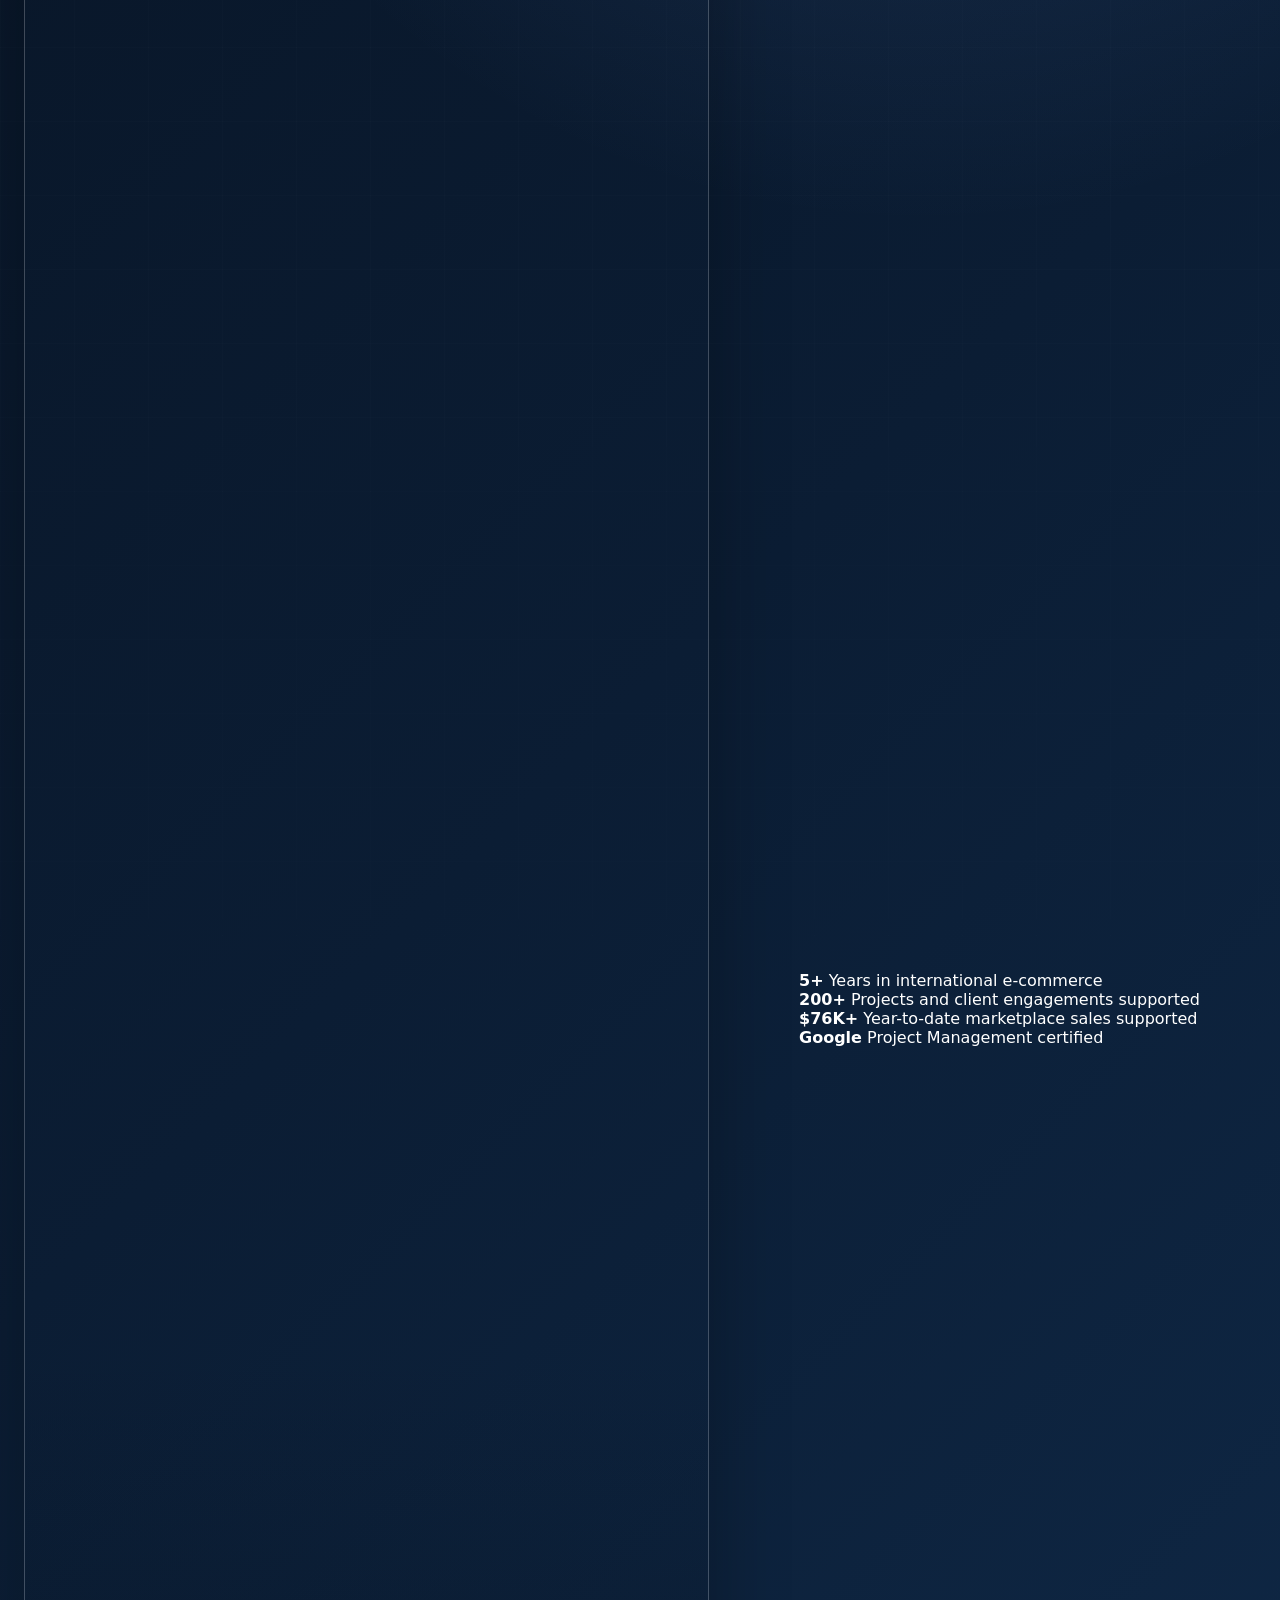
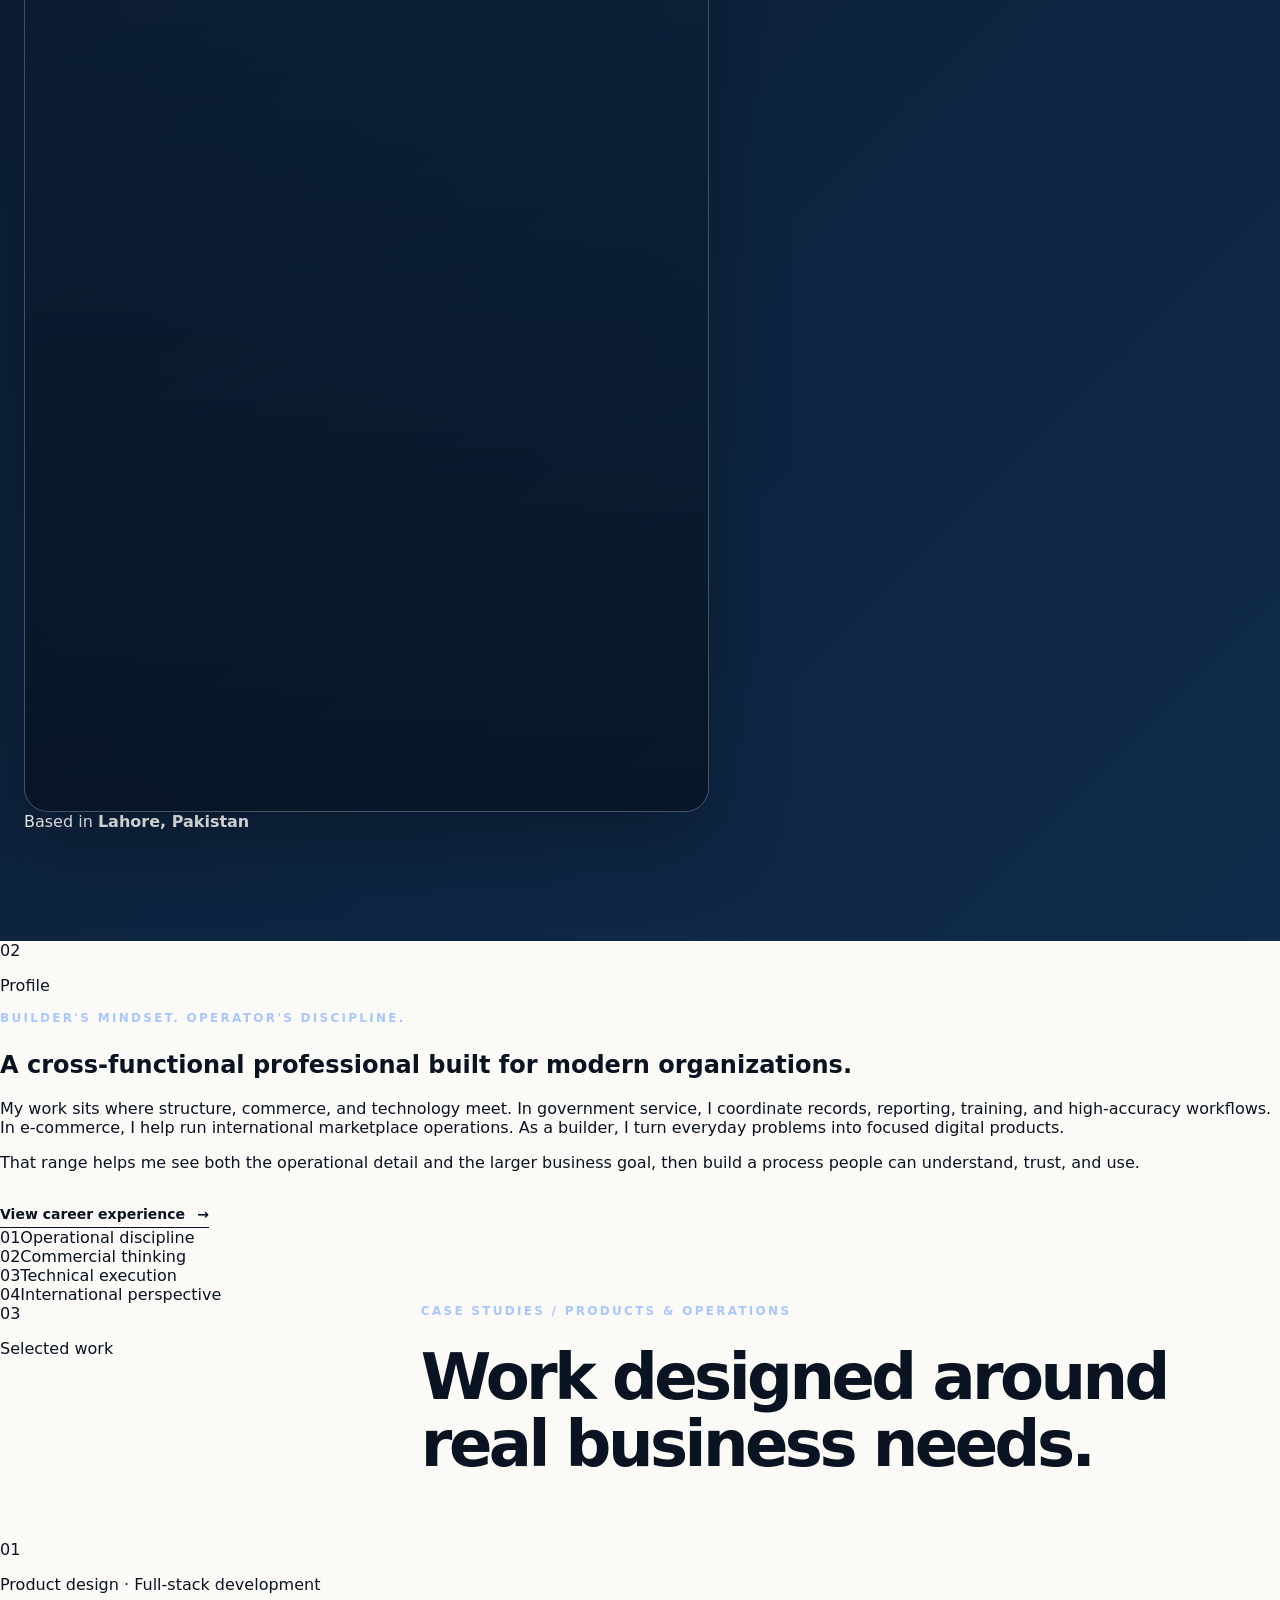
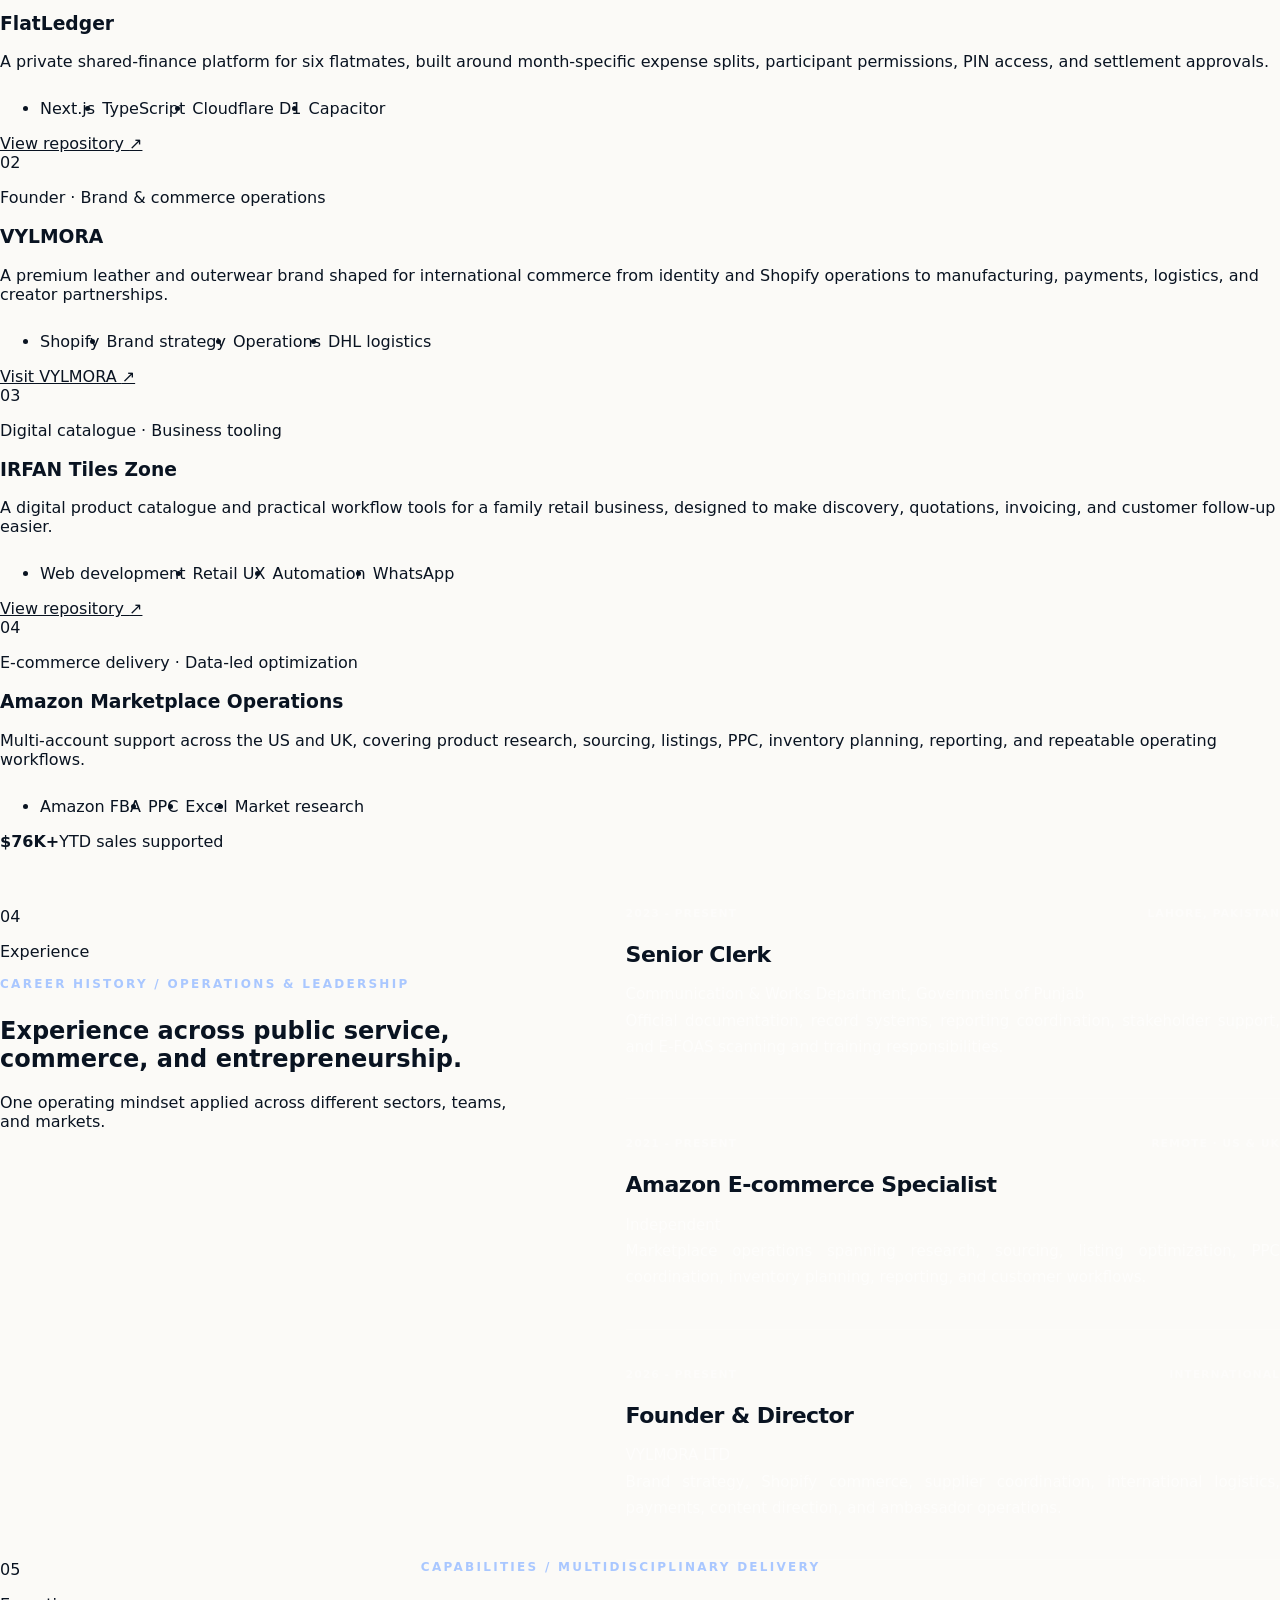
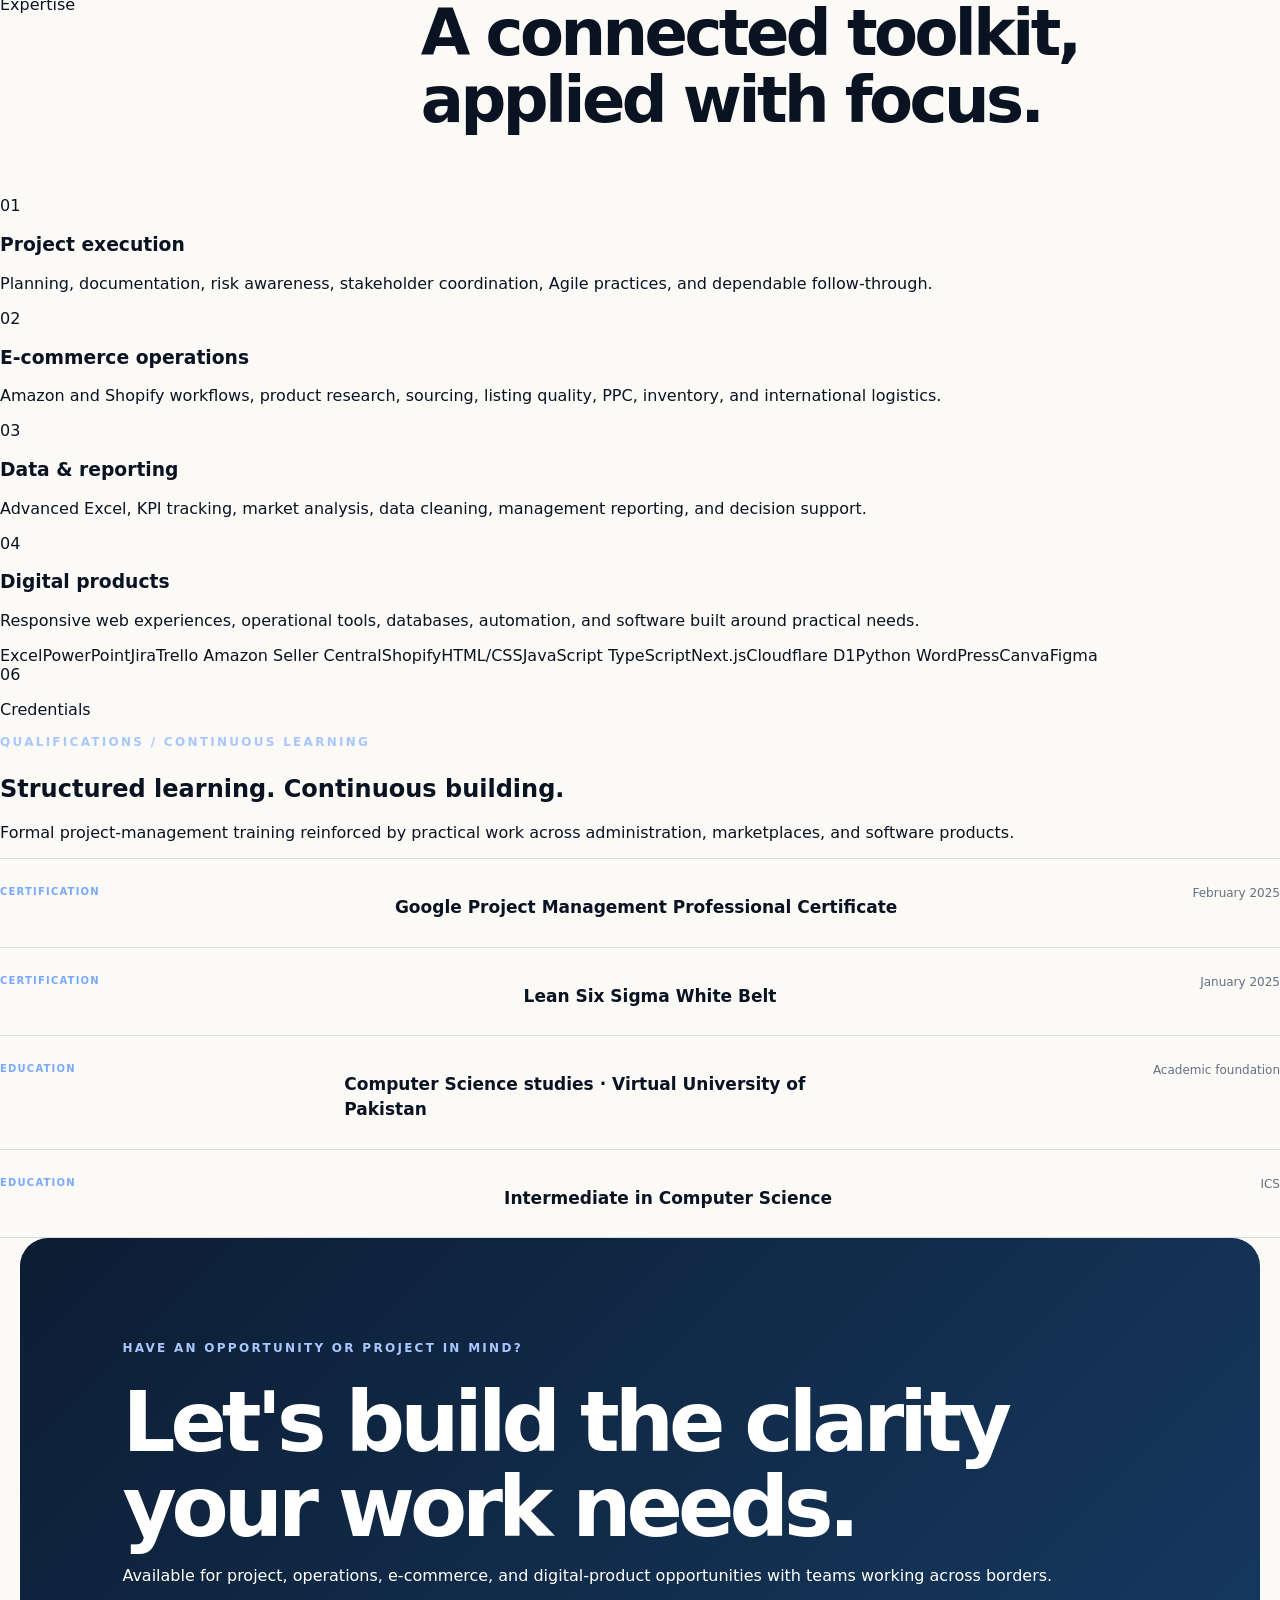
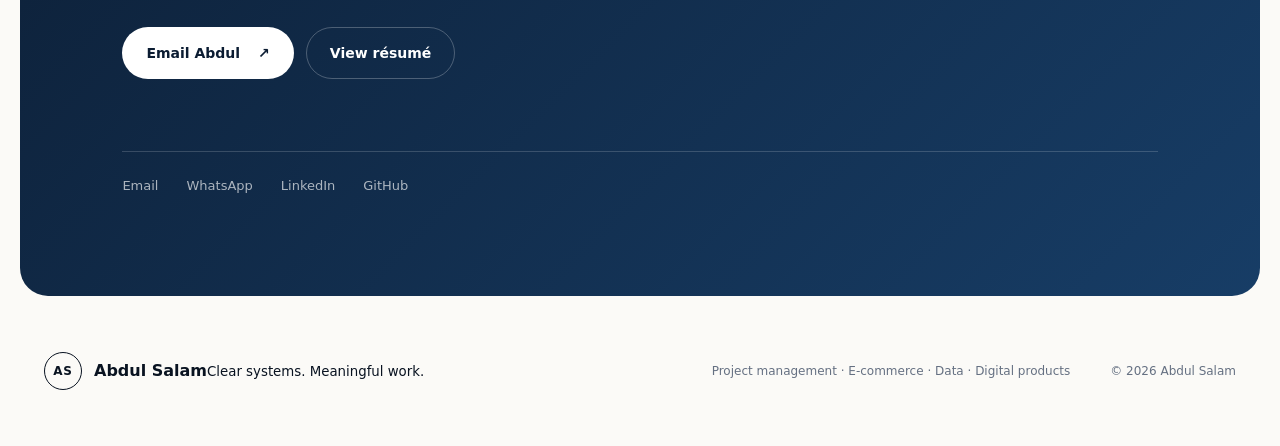
==== commit b10a510d: "Update fmt.Println message from 'Hello' to 'Goodbye'" ====
--- a/index.html
+++ b/index.html
@@ -1,265 +1,549 @@
-<!DOCTYPE html>
+<!doctype html>
 <html lang="en">
-<head>
-  <meta charset="utf-8">
-  <meta name="viewport" content="width=device-width, initial-scale=1">
-  <title>Abdul Salam | Project Management, E-commerce &amp; Data</title>
-  <meta name="description" content="Portfolio of Abdul Salam, a Google-certified project professional working across public-sector operations, international e-commerce, data, and digital products.">
-  <meta name="keywords" content="Abdul Salam, Project Manager, E-commerce Specialist, Amazon Operations, Data Analyst, Product Builder, Pakistan">
-  <meta name="author" content="Abdul Salam">
-  <meta name="theme-color" content="#0b1c32">
-  <meta name="robots" content="index, follow">
-
-  <link rel="canonical" href="https://mr-ads-codes.github.io/abdulsalam-portfolio/">
-  <link rel="icon" href="favicon.svg" type="image/svg+xml">
-  <link rel="manifest" href="site.webmanifest">
-  <link rel="stylesheet" href="styles.css">
-
-  <meta property="og:type" content="profile">
-  <meta property="og:title" content="Abdul Salam — Project Management, E-commerce &amp; Data">
-  <meta property="og:description" content="Public-sector operator, international e-commerce specialist, and hands-on digital product builder.">
-  <meta property="og:url" content="https://mr-ads-codes.github.io/abdulsalam-portfolio/">
-  <meta property="og:image" content="https://mr-ads-codes.github.io/abdulsalam-portfolio/C43FE9DC-A1E7-4E21-87F7-0184B910B3D2.jpeg">
-  <meta property="og:image:width" content="1200">
-  <meta property="og:image:height" content="1402">
-  <meta property="og:image:alt" content="Abdul Salam wearing a navy suit">
-  <meta name="twitter:card" content="summary_large_image">
-
-  <script type="application/ld+json">
-  {
-    "@context": "https://schema.org",
-    "@type": "Person",
-    "name": "Abdul Salam",
-    "url": "https://mr-ads-codes.github.io/abdulsalam-portfolio/",
-    "image": "https://mr-ads-codes.github.io/abdulsalam-portfolio/C43FE9DC-A1E7-4E21-87F7-0184B910B3D2.jpeg",
-    "jobTitle": "Project Management, E-commerce and Data Professional",
-    "email": "mailto:as1745722@gmail.com",
-    "address": {
-      "@type": "PostalAddress",
-      "addressLocality": "Lahore",
-      "addressCountry": "PK"
-    },
-    "sameAs": [
-      "https://github.com/mr-ads-codes",
-      "https://www.linkedin.com/in/mr-abdul-salam",
-      "https://vylmora.com"
-    ]
-  }
-  </script>
-  <script>document.documentElement.classList.add('js');</script>
-  <script src="portrait-data.js" defer></script>
-  <script src="scripts.js" defer></script>
-</head>
-<body>
-  <main>
-    <header class="site-header">
-      <a class="brand" href="#top" aria-label="Abdul Salam — home">
-        <span class="brand-mark">AS</span>
-        <span class="brand-name">Abdul Salam</span>
+  <head>
+    <meta charset="UTF-8" />
+    <meta name="viewport" content="width=device-width, initial-scale=1" />
+    <meta
+      name="description"
+      content="Abdul Salam - project management, international e-commerce, data reporting, and digital product development."
+    />
+    <meta name="theme-color" content="#07111f" />
+    <title>Abdul Salam - Operations, Commerce & Digital Products</title>
+    <link rel="preconnect" href="https://fonts.googleapis.com" />
+    <link rel="preconnect" href="https://fonts.gstatic.com" crossorigin />
+    <link
+      href="https://fonts.googleapis.com/css2?family=DM+Sans:wght@400;500;600&family=Manrope:wght@500;600;700;800&display=swap"
+      rel="stylesheet"
+    />
+    <link
+      rel="icon"
+      type="image/svg+xml"
+      href="data:image/svg+xml,%3Csvg xmlns='http://www.w3.org/2000/svg' viewBox='0 0 64 64'%3E%3Crect width='64' height='64' rx='12' fill='%2307111f'/%3E%3Cpath d='M17 46 29 16h7l12 30h-8l-2-6H27l-2 6h-8Zm12-13h7l-3.5-10L29 33Z' fill='%235ce1e6'/%3E%3C/svg%3E"
+    />
+    <link rel="stylesheet" href="styles.css" />
+    <script src="script.js" defer></script>
+  </head>
+  <body>
+    <a class="skip-link" href="#main-content">Skip to content</a>
+
+    <header class="site-header" data-header>
+      <a class="brand" href="#top" aria-label="Abdul Salam - home">
+        <span class="brand-mark" aria-hidden="true">AS</span>
+        <span class="brand-copy">
+          <strong>Abdul Salam</strong>
+          <small>E-COMMERCE & DIGITAL OPERATIONS SPECIALIST</small>
+        </span>
       </a>
 
-      <button class="menu-toggle" type="button" aria-label="Toggle navigation" aria-expanded="false">
-        <span></span>
-        <span></span>
+      <button
+        class="menu-toggle"
+        type="button"
+        aria-expanded="false"
+        aria-controls="primary-nav"
+      >
+        <span class="sr-only">Open navigation</span>
+        <span></span><span></span>
       </button>
 
-      <nav class="site-nav" aria-label="Primary navigation">
-        <a href="#work">Work</a>
+      <nav class="primary-nav" id="primary-nav" aria-label="Primary navigation">
+        <a href="#work">Selected work</a>
         <a href="#experience">Experience</a>
         <a href="#expertise">Expertise</a>
-        <a href="#about">About</a>
-        <a class="nav-cta" href="#contact">Let's talk</a>
+        <a class="nav-cta" href="#contact"
+          >Let's talk <span aria-hidden="true">↗</span></a
+        >
       </nav>
     </header>
 
-    <section class="hero" id="top">
-      <div class="hero-copy reveal">
-        <p class="eyebrow">Project management · E-commerce · Data</p>
-        <h1>I build clearer systems for teams, businesses, and digital products.</h1>
-        <p class="hero-intro">
-          I'm Abdul Salam—a Google-certified project professional combining public-sector
-          operations, international e-commerce, data reporting, and hands-on product development.
-        </p>
-        <div class="hero-actions">
-          <a class="button button-primary" href="#work">Explore selected work <span>↘</span></a>
-          <a class="button button-secondary" href="mailto:as1745722@gmail.com">Start a conversation</a>
-        </div>
-        <div class="availability">
-          <span class="availability-dot"></span>
-          Open to remote opportunities and meaningful collaborations
-        </div>
-      </div>
-
-      <div class="hero-visual reveal">
-        <div class="portrait-frame">
-          <img id="portrait" src="C43FE9DC-A1E7-4E21-87F7-0184B910B3D2.jpeg" alt="Abdul Salam wearing a navy suit" width="1200" height="1200" fetchpriority="high">
-          <div class="portrait-caption">
-            <span>Based in Lahore</span>
-            <span>Working internationally</span>
-          </div>
-        </div>
-        <div class="floating-note note-one"><strong>4+ years</strong><span>E-commerce experience</span></div>
-        <div class="floating-note note-two"><strong>Google</strong><span>PM certified</span></div>
-      </div>
-
-      <a class="scroll-cue" href="#intro" aria-label="Scroll to introduction">
-        <span>Scroll</span><span class="scroll-line"></span>
+    <main id="main-content">
+      <section class="hero" id="top" aria-labelledby="hero-title">
+        <div class="hero-grid" aria-hidden="true"></div>
+        <div class="hero-orbit hero-orbit-one" aria-hidden="true"></div>
+        <div class="hero-orbit hero-orbit-two" aria-hidden="true"></div>
+
+        <div class="hero-copy reveal">
+          <p class="eyebrow">
+            <span>01</span> Global operations · E-commerce · Digital products
+          </p>
+          <h1 id="hero-title">
+            Turning complex work into <em>clear systems.</em>
+          </h1>
+          <p class="hero-intro">
+            I'm Abdul Salam, a Google-certified project professional connecting
+            public-sector discipline, international commerce, data, and
+            practical product development.
+          </p>
+
+          <div class="hero-actions">
+            <a class="button button-primary" href="#work"
+              >Explore selected work <span aria-hidden="true">↓</span></a
+            >
+            <a class="button button-ghost" href="mailto:as1745722@gmail.com"
+              >Start a conversation</a
+            >
+          </div>
+
+          <div class="availability" aria-label="Availability">
+            <span class="signal" aria-hidden="true"></span>
+            Open to remote opportunities and international collaborations
+          </div>
+        </div>
+
+        <div class="hero-portrait-wrap reveal reveal-late">
+          <div class="portrait-label">Executive profile / 2026</div>
+          <div class="portrait-frame">
+            <img
+              src="assets/abdul-salam-portrait.jpg"
+              alt="Portrait of Abdul Salam in professional attire"
+              width="2399"
+              height="2803"
+            />
+            <div class="portrait-wash" aria-hidden="true"></div>
+          </div>
+          <div class="portrait-badge badge-location">
+            <span>Based in</span>
+            <strong>Lahore, Pakistan</strong>
+          </div>
+        </div>
+
+        <div class="hero-metrics reveal reveal-late">
+          <div class="metric">
+            <strong>5+</strong>
+            <span>Years in international e-commerce</span>
+          </div>
+          <div class="metric">
+            <strong>200+</strong>
+            <span>Projects and client engagements supported</span>
+          </div>
+          <div class="metric">
+            <strong>$76K+</strong>
+            <span>Year-to-date marketplace sales supported</span>
+          </div>
+          <div class="metric">
+            <strong>Google</strong>
+            <span>Project Management certified</span>
+          </div>
+        </div>
+      </section>
+
+      <section
+        class="intro section-light"
+        id="about"
+        aria-labelledby="intro-title"
+      >
+        <div class="section-shell intro-layout">
+          <div class="section-index reveal">
+            <span>02</span>
+            <p>Profile</p>
+          </div>
+          <div class="intro-heading reveal">
+            <p class="eyebrow eyebrow-dark">
+              Builder's mindset. Operator's discipline.
+            </p>
+            <h2 id="intro-title">
+              A cross-functional professional built for modern organizations.
+            </h2>
+          </div>
+          <div class="intro-copy reveal">
+            <p>
+              My work sits where structure, commerce, and technology meet. In
+              government service, I coordinate records, reporting, training, and
+              high-accuracy workflows. In e-commerce, I help run international
+              marketplace operations. As a builder, I turn everyday problems
+              into focused digital products.
+            </p>
+            <p>
+              That range helps me see both the operational detail and the larger
+              business goal, then build a process people can understand, trust,
+              and use.
+            </p>
+            <a class="text-link" href="#experience"
+              >View career experience <span aria-hidden="true">→</span></a
+            >
+          </div>
+        </div>
+
+        <div class="strength-rail" aria-label="Professional strengths">
+          <div><span>01</span>Operational discipline</div>
+          <div><span>02</span>Commercial thinking</div>
+          <div><span>03</span>Technical execution</div>
+          <div><span>04</span>International perspective</div>
+        </div>
+      </section>
+
+      <section
+        class="work section-light"
+        id="work"
+        aria-labelledby="work-title"
+      >
+        <div class="section-shell">
+          <div class="section-heading reveal">
+            <div class="section-index">
+              <span>03</span>
+              <p>Selected work</p>
+            </div>
+            <div>
+              <p class="eyebrow eyebrow-dark">
+                Case studies / products & operations
+              </p>
+              <h2 id="work-title">Work designed around real business needs.</h2>
+            </div>
+          </div>
+
+          <div class="project-list">
+            <article class="project-row reveal">
+              <div class="project-number">01</div>
+              <div class="project-main">
+                <p class="project-type">
+                  Product design · Full-stack development
+                </p>
+                <h3>FlatLedger</h3>
+                <p>
+                  A private shared-finance platform for six flatmates, built
+                  around month-specific expense splits, participant permissions,
+                  PIN access, and settlement approvals.
+                </p>
+              </div>
+              <div class="project-side">
+                <ul class="tag-list" aria-label="Technologies">
+                  <li>Next.js</li>
+                  <li>TypeScript</li>
+                  <li>Cloudflare D1</li>
+                  <li>Capacitor</li>
+                </ul>
+                <a
+                  class="project-link"
+                  href="https://github.com/mr-ads-codes/flatledger"
+                  target="_blank"
+                  rel="noreferrer"
+                >
+                  View repository <span aria-hidden="true">↗</span>
+                </a>
+              </div>
+            </article>
+
+            <article class="project-row reveal">
+              <div class="project-number">02</div>
+              <div class="project-main">
+                <p class="project-type">
+                  Founder · Brand & commerce operations
+                </p>
+                <h3>VYLMORA</h3>
+                <p>
+                  A premium leather and outerwear brand shaped for international
+                  commerce from identity and Shopify operations to
+                  manufacturing, payments, logistics, and creator partnerships.
+                </p>
+              </div>
+              <div class="project-side">
+                <ul class="tag-list" aria-label="Capabilities">
+                  <li>Shopify</li>
+                  <li>Brand strategy</li>
+                  <li>Operations</li>
+                  <li>DHL logistics</li>
+                </ul>
+                <a
+                  class="project-link"
+                  href="https://vylmora.com"
+                  target="_blank"
+                  rel="noreferrer"
+                >
+                  Visit VYLMORA <span aria-hidden="true">↗</span>
+                </a>
+              </div>
+            </article>
+
+            <article class="project-row reveal">
+              <div class="project-number">03</div>
+              <div class="project-main">
+                <p class="project-type">Digital catalogue · Business tooling</p>
+                <h3>IRFAN Tiles Zone</h3>
+                <p>
+                  A digital product catalogue and practical workflow tools for a
+                  family retail business, designed to make discovery,
+                  quotations, invoicing, and customer follow-up easier.
+                </p>
+              </div>
+              <div class="project-side">
+                <ul class="tag-list" aria-label="Capabilities">
+                  <li>Web development</li>
+                  <li>Retail UX</li>
+                  <li>Automation</li>
+                  <li>WhatsApp</li>
+                </ul>
+                <a
+                  class="project-link"
+                  href="https://github.com/mr-ads-codes/itz-catalog"
+                  target="_blank"
+                  rel="noreferrer"
+                >
+                  View repository <span aria-hidden="true">↗</span>
+                </a>
+              </div>
+            </article>
+
+            <article class="project-row project-row-metric reveal">
+              <div class="project-number">04</div>
+              <div class="project-main">
+                <p class="project-type">
+                  E-commerce delivery · Data-led optimization
+                </p>
+                <h3>Amazon Marketplace Operations</h3>
+                <p>
+                  Multi-account support across the US and UK, covering product
+                  research, sourcing, listings, PPC, inventory planning,
+                  reporting, and repeatable operating workflows.
+                </p>
+              </div>
+              <div class="project-side">
+                <ul class="tag-list" aria-label="Capabilities">
+                  <li>Amazon FBA</li>
+                  <li>PPC</li>
+                  <li>Excel</li>
+                  <li>Market research</li>
+                </ul>
+                <div class="impact">
+                  <strong>$76K+</strong><span>YTD sales supported</span>
+                </div>
+              </div>
+            </article>
+          </div>
+        </div>
+      </section>
+
+      <section
+        class="experience section-dark"
+        id="experience"
+        aria-labelledby="experience-title"
+      >
+        <div class="section-shell experience-layout">
+          <div class="experience-intro reveal">
+            <div class="section-index section-index-light">
+              <span>04</span>
+              <p>Experience</p>
+            </div>
+            <p class="eyebrow">Career history / operations & leadership</p>
+            <h2 id="experience-title">
+              Experience across public service, commerce, and entrepreneurship.
+            </h2>
+            <p>
+              One operating mindset applied across different sectors, teams, and
+              markets.
+            </p>
+          </div>
+
+          <div class="timeline">
+            <article class="timeline-item reveal">
+              <div class="timeline-meta">
+                <time>2023 - Present</time><span>Lahore, Pakistan</span>
+              </div>
+              <h3>Senior Clerk</h3>
+              <p class="company">
+                Communication & Works Department, Government of Punjab
+              </p>
+              <p>
+                Official documentation, record systems, reporting coordination,
+                stakeholder support, and E-FOAS scanning and training
+                responsibilities.
+              </p>
+            </article>
+            <article class="timeline-item reveal">
+              <div class="timeline-meta">
+                <time>2021 - Present</time><span>Remote · US & UK</span>
+              </div>
+              <h3>Amazon E-commerce Specialist</h3>
+              <p class="company">Independent</p>
+              <p>
+                Marketplace operations spanning research, sourcing, listing
+                optimization, PPC coordination, inventory planning, reporting,
+                and customer workflows.
+              </p>
+            </article>
+            <article class="timeline-item reveal">
+              <div class="timeline-meta">
+                <time>2026 - Present</time><span>International</span>
+              </div>
+              <h3>Founder & Director</h3>
+              <p class="company">VYLMORA LTD</p>
+              <p>
+                Brand strategy, Shopify commerce, supplier coordination,
+                international logistics, payments, content direction, and
+                ambassador operations.
+              </p>
+            </article>
+          </div>
+        </div>
+      </section>
+
+      <section
+        class="expertise section-light"
+        id="expertise"
+        aria-labelledby="expertise-title"
+      >
+        <div class="section-shell">
+          <div class="section-heading reveal">
+            <div class="section-index">
+              <span>05</span>
+              <p>Expertise</p>
+            </div>
+            <div>
+              <p class="eyebrow eyebrow-dark">
+                Capabilities / multidisciplinary delivery
+              </p>
+              <h2 id="expertise-title">
+                A connected toolkit, applied with focus.
+              </h2>
+            </div>
+          </div>
+
+          <div class="expertise-grid">
+            <article class="expertise-card reveal">
+              <span>01</span>
+              <h3>Project execution</h3>
+              <p>
+                Planning, documentation, risk awareness, stakeholder
+                coordination, Agile practices, and dependable follow-through.
+              </p>
+            </article>
+            <article class="expertise-card reveal">
+              <span>02</span>
+              <h3>E-commerce operations</h3>
+              <p>
+                Amazon and Shopify workflows, product research, sourcing,
+                listing quality, PPC, inventory, and international logistics.
+              </p>
+            </article>
+            <article class="expertise-card reveal">
+              <span>03</span>
+              <h3>Data & reporting</h3>
+              <p>
+                Advanced Excel, KPI tracking, market analysis, data cleaning,
+                management reporting, and decision support.
+              </p>
+            </article>
+            <article class="expertise-card reveal">
+              <span>04</span>
+              <h3>Digital products</h3>
+              <p>
+                Responsive web experiences, operational tools, databases,
+                automation, and software built around practical needs.
+              </p>
+            </article>
+          </div>
+
+          <div class="tool-cloud reveal" aria-label="Tools and platforms">
+            <span>Excel</span><span>PowerPoint</span><span>Jira</span
+            ><span>Trello</span> <span>Amazon Seller Central</span
+            ><span>Shopify</span><span>HTML/CSS</span><span>JavaScript</span>
+            <span>TypeScript</span><span>Next.js</span><span>Cloudflare D1</span
+            ><span>Python</span> <span>WordPress</span><span>Canva</span
+            ><span>Figma</span>
+          </div>
+        </div>
+      </section>
+
+      <section
+        class="credentials section-mist"
+        aria-labelledby="credentials-title"
+      >
+        <div class="section-shell credentials-layout">
+          <div class="credentials-intro reveal">
+            <div class="section-index">
+              <span>06</span>
+              <p>Credentials</p>
+            </div>
+            <p class="eyebrow eyebrow-dark">
+              Qualifications / continuous learning
+            </p>
+            <h2 id="credentials-title">
+              Structured learning. Continuous building.
+            </h2>
+            <p>
+              Formal project-management training reinforced by practical work
+              across administration, marketplaces, and software products.
+            </p>
+          </div>
+          <div class="credential-list">
+            <article class="credential reveal">
+              <span>Certification</span>
+              <h3>Google Project Management Professional Certificate</h3>
+              <time>February 2025</time>
+            </article>
+            <article class="credential reveal">
+              <span>Certification</span>
+              <h3>Lean Six Sigma White Belt</h3>
+              <time>January 2025</time>
+            </article>
+            <article class="credential reveal">
+              <span>Education</span>
+              <h3>Computer Science studies · Virtual University of Pakistan</h3>
+              <time>Academic foundation</time>
+            </article>
+            <article class="credential reveal">
+              <span>Education</span>
+              <h3>Intermediate in Computer Science</h3>
+              <time>ICS</time>
+            </article>
+          </div>
+        </div>
+      </section>
+
+      <section class="contact" id="contact" aria-labelledby="contact-title">
+        <div class="contact-grid" aria-hidden="true"></div>
+        <div class="contact-inner reveal">
+          <p class="eyebrow">Have an opportunity or project in mind?</p>
+          <h2 id="contact-title">Let's build the clarity your work needs.</h2>
+          <p>
+            Available for project, operations, e-commerce, and digital-product
+            opportunities with teams working across borders.
+          </p>
+          <div class="contact-actions">
+            <a class="button button-light" href="mailto:as1745722@gmail.com"
+              >Email Abdul <span aria-hidden="true">↗</span></a
+            >
+            <a
+              class="button button-ghost"
+              href="https://mr-ads-codes.github.io/abdulsalam-portfolio/Abdul_Salam_CV.pdf"
+              target="_blank"
+              rel="noreferrer"
+              >View résumé</a
+            >
+          </div>
+          <div class="contact-links" aria-label="Contact links">
+            <a href="mailto:as1745722@gmail.com">Email</a>
+            <a
+              href="https://wa.me/923176338510"
+              target="_blank"
+              rel="noreferrer"
+              >WhatsApp</a
+            >
+            <a
+              href="https://www.linkedin.com/in/mr-abdul-salam"
+              target="_blank"
+              rel="noreferrer"
+              >LinkedIn</a
+            >
+            <a
+              href="https://github.com/mr-ads-codes"
+              target="_blank"
+              rel="noreferrer"
+              >GitHub</a
+            >
+          </div>
+        </div>
+      </section>
+    </main>
+
+    <footer class="site-footer">
+      <a class="brand brand-footer" href="#top" aria-label="Back to top">
+        <span class="brand-mark" aria-hidden="true">AS</span>
+        <span class="brand-copy"
+          ><strong>Abdul Salam</strong
+          ><small>Clear systems. Meaningful work.</small></span
+        >
       </a>
-    </section>
-
-    <section class="intro-strip" id="intro" aria-label="Professional strengths">
-      <p>Operational discipline</p><span>×</span>
-      <p>Commercial thinking</p><span>×</span>
-      <p>Technical execution</p>
-    </section>
-
-    <section class="section about-section" id="about">
-      <div class="section-label reveal"><span>01</span> Profile</div>
-      <div class="about-grid">
-        <h2 class="reveal">A practical operator with a builder's mindset.</h2>
-        <div class="about-copy reveal">
-          <p>
-            My work sits where structure, commerce, and technology meet. In government service,
-            I coordinate records, reporting, training, and high-accuracy workflows. In e-commerce,
-            I help run international marketplace operations. As a builder, I turn everyday problems
-            into focused digital products.
-          </p>
-          <p>
-            That range lets me understand both the operational detail and the larger business goal—
-            then create a system that people can actually use.
-          </p>
-          <a class="text-link" href="#experience">See my experience <span>→</span></a>
-        </div>
-      </div>
-      <div class="stats-grid reveal">
-        <div><strong>4+</strong><span>Years in international e-commerce</span></div>
-        <div><strong>200+</strong><span>Projects and client engagements supported</span></div>
-        <div><strong>US · UK</strong><span>Marketplace operations experience</span></div>
-        <div><strong>Public + private</strong><span>Cross-sector operating perspective</span></div>
-      </div>
-    </section>
-
-    <section class="section work-section" id="work">
-      <div class="section-heading reveal">
-        <div class="section-label"><span>02</span> Selected work</div>
-        <h2>Products and operations designed around real-world needs.</h2>
-      </div>
-
-      <div class="projects-grid">
-        <article class="project-card reveal">
-          <div class="project-topline"><span>01</span><span>Product design · Full-stack development</span></div>
-          <h3>FlatLedger</h3>
-          <p>A private shared-finance platform for six flatmates, built around month-specific expense splits, participant permissions, PIN access, and settlement approvals.</p>
-          <div class="tag-list"><span>Next.js</span><span>TypeScript</span><span>Cloudflare D1</span><span>Capacitor</span></div>
-          <a href="https://github.com/mr-ads-codes/flatledger" target="_blank" rel="noreferrer">View repository <span>↗</span></a>
-        </article>
-
-        <article class="project-card reveal">
-          <div class="project-topline"><span>02</span><span>Founder · Brand and commerce operations</span></div>
-          <h3>VYLMORA</h3>
-          <p>A premium leather and outerwear brand shaped for international commerce—from identity and Shopify operations to manufacturing, payments, logistics, and creator partnerships.</p>
-          <div class="tag-list"><span>Shopify</span><span>Brand strategy</span><span>Operations</span><span>DHL logistics</span></div>
-          <a href="https://vylmora.com" target="_blank" rel="noreferrer">Visit VYLMORA <span>↗</span></a>
-        </article>
-
-        <article class="project-card reveal">
-          <div class="project-topline"><span>03</span><span>Digital catalogue · Business tooling</span></div>
-          <h3>IRFAN Tiles Zone</h3>
-          <p>A digital product catalogue and practical workflow tools for a family retail business, designed to make product discovery, quotations, invoicing, and customer follow-up easier.</p>
-          <div class="tag-list"><span>Web development</span><span>Retail UX</span><span>Automation</span><span>WhatsApp</span></div>
-          <a href="https://github.com/mr-ads-codes/itz-catalog" target="_blank" rel="noreferrer">View repository <span>↗</span></a>
-        </article>
-
-        <article class="project-card reveal">
-          <div class="project-topline"><span>04</span><span>E-commerce delivery · Data-led optimization</span></div>
-          <h3>Amazon Marketplace Operations</h3>
-          <p>Multi-account support across the US and UK, covering product research, sourcing, listings, PPC, inventory planning, reporting, and repeatable operating workflows.</p>
-          <div class="tag-list"><span>Amazon FBA</span><span>PPC</span><span>Excel</span><span>Market research</span></div>
-          <div class="project-metric">$76K+ YTD sales supported</div>
-        </article>
-      </div>
-    </section>
-
-    <section class="section experience-section" id="experience">
-      <div class="section-label reveal"><span>03</span> Experience</div>
-      <div class="experience-layout">
-        <h2 class="reveal">Experience built across public service, commerce, and entrepreneurship.</h2>
-        <div class="timeline reveal">
-          <article>
-            <div class="timeline-meta"><span>2023 — Present</span><span>Lahore, Pakistan</span></div>
-            <h3>Senior Clerk · Communication &amp; Works Department, Government of Punjab</h3>
-            <p>Official documentation, record systems, reporting coordination, stakeholder support, and E-FOAS scanning and training responsibilities.</p>
-          </article>
-          <article>
-            <div class="timeline-meta"><span>2021 — Present</span><span>Remote · US &amp; UK</span></div>
-            <h3>Amazon E-commerce Specialist · Independent</h3>
-            <p>Marketplace account operations spanning research, sourcing, listing optimization, PPC coordination, inventory planning, reporting, and customer workflows.</p>
-          </article>
-          <article>
-            <div class="timeline-meta"><span>2026 — Present</span><span>International</span></div>
-            <h3>Founder &amp; Director · VYLMORA LTD</h3>
-            <p>Brand strategy, Shopify commerce, supplier coordination, international logistics, payments, content direction, and ambassador operations for a premium outerwear brand.</p>
-          </article>
-        </div>
-      </div>
-    </section>
-
-    <section class="section expertise-section" id="expertise">
-      <div class="section-heading reveal">
-        <div class="section-label"><span>04</span> Expertise</div>
-        <h2>A multidisciplinary toolkit, applied with focus.</h2>
-      </div>
-      <div class="capability-grid">
-        <article class="capability reveal"><span>01</span><h3>Project execution</h3><p>Planning, documentation, risk awareness, stakeholder coordination, Agile practices, and dependable follow-through.</p></article>
-        <article class="capability reveal"><span>02</span><h3>E-commerce operations</h3><p>Amazon and Shopify workflows, product research, sourcing, listing quality, PPC coordination, inventory, and international logistics.</p></article>
-        <article class="capability reveal"><span>03</span><h3>Data and reporting</h3><p>Advanced Excel, KPI tracking, market analysis, data cleaning, management reporting, and insight-focused decision support.</p></article>
-        <article class="capability reveal"><span>04</span><h3>Digital products</h3><p>Responsive web experiences, operational tools, databases, automation, and practical software built around real business needs.</p></article>
-      </div>
-      <div class="toolkit reveal">
-        <span>Excel</span><span>PowerPoint</span><span>Jira</span><span>Trello</span><span>Amazon Seller Central</span>
-        <span>Shopify</span><span>HTML/CSS</span><span>JavaScript</span><span>TypeScript</span><span>Next.js</span>
-        <span>Cloudflare D1</span><span>Python</span><span>WordPress</span><span>Canva</span><span>Figma</span>
-      </div>
-    </section>
-
-    <section class="section credentials-section">
-      <div class="section-label reveal"><span>05</span> Credentials</div>
-      <div class="credentials-grid">
-        <div class="credential-intro reveal">
-          <h2>Structured learning. Continuous building.</h2>
-          <p>Formal project-management training reinforced by practical work across government administration, marketplaces, and software products.</p>
-        </div>
-        <div class="credential-list reveal">
-          <article><div><span>Certification</span><h3>Google Project Management Professional Certificate</h3></div><time datetime="2025-02">February 2025</time></article>
-          <article><div><span>Certification</span><h3>Lean Six Sigma White Belt</h3></div><time datetime="2025-01">January 2025</time></article>
-          <article><div><span>Education</span><h3>Computer Science studies · Virtual University of Pakistan</h3></div><time>Academic foundation</time></article>
-          <article><div><span>Education</span><h3>Intermediate in Computer Science</h3></div><time>ICS</time></article>
-        </div>
-      </div>
-    </section>
-
-    <section class="contact-section" id="contact">
-      <div class="contact-inner reveal">
-        <p class="eyebrow">Have an opportunity or project in mind?</p>
-        <h2>Let's make the work clearer—and move it forward.</h2>
-        <div class="contact-actions">
-          <a class="button button-light" href="mailto:as1745722@gmail.com">Email Abdul <span>↗</span></a>
-          <a class="button button-ghost" href="Abdul_Salam_CV.pdf" target="_blank">View résumé</a>
-        </div>
-        <div class="contact-links">
-          <a href="mailto:as1745722@gmail.com">as1745722@gmail.com</a>
-          <a href="https://wa.me/923176338510" target="_blank" rel="noreferrer">WhatsApp</a>
-          <a href="https://www.linkedin.com/in/mr-abdul-salam" target="_blank" rel="noreferrer">LinkedIn</a>
-          <a href="https://github.com/mr-ads-codes" target="_blank" rel="noreferrer">GitHub</a>
-        </div>
-      </div>
-    </section>
-
-    <footer>
-      <a class="brand" href="#top" aria-label="Back to top"><span class="brand-mark">AS</span><span class="brand-name">Abdul Salam</span></a>
       <p>Project management · E-commerce · Data · Digital products</p>
-      <p>© <span id="year">2026</span> Abdul Salam</p>
+      <p>© <span data-year>2026</span> Abdul Salam</p>
     </footer>
-  </main>
-</body>
+  </body>
 </html>
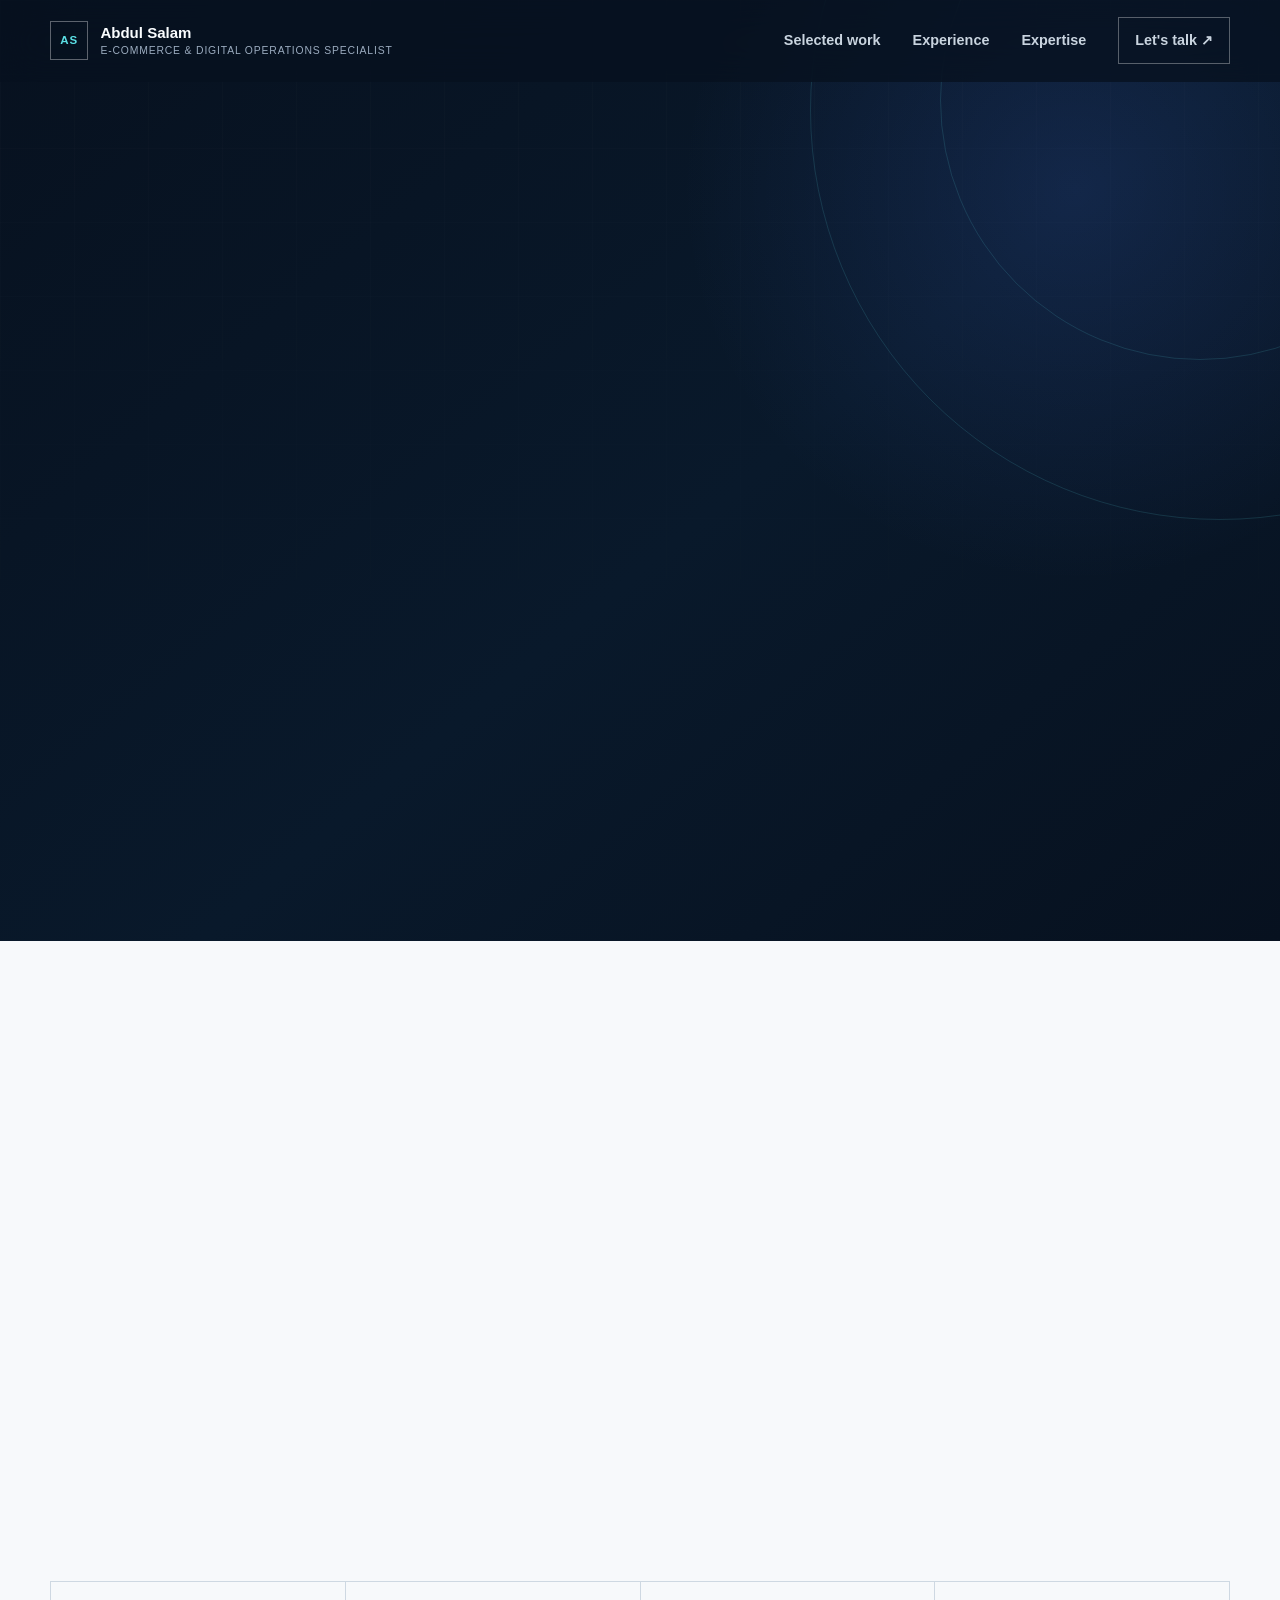
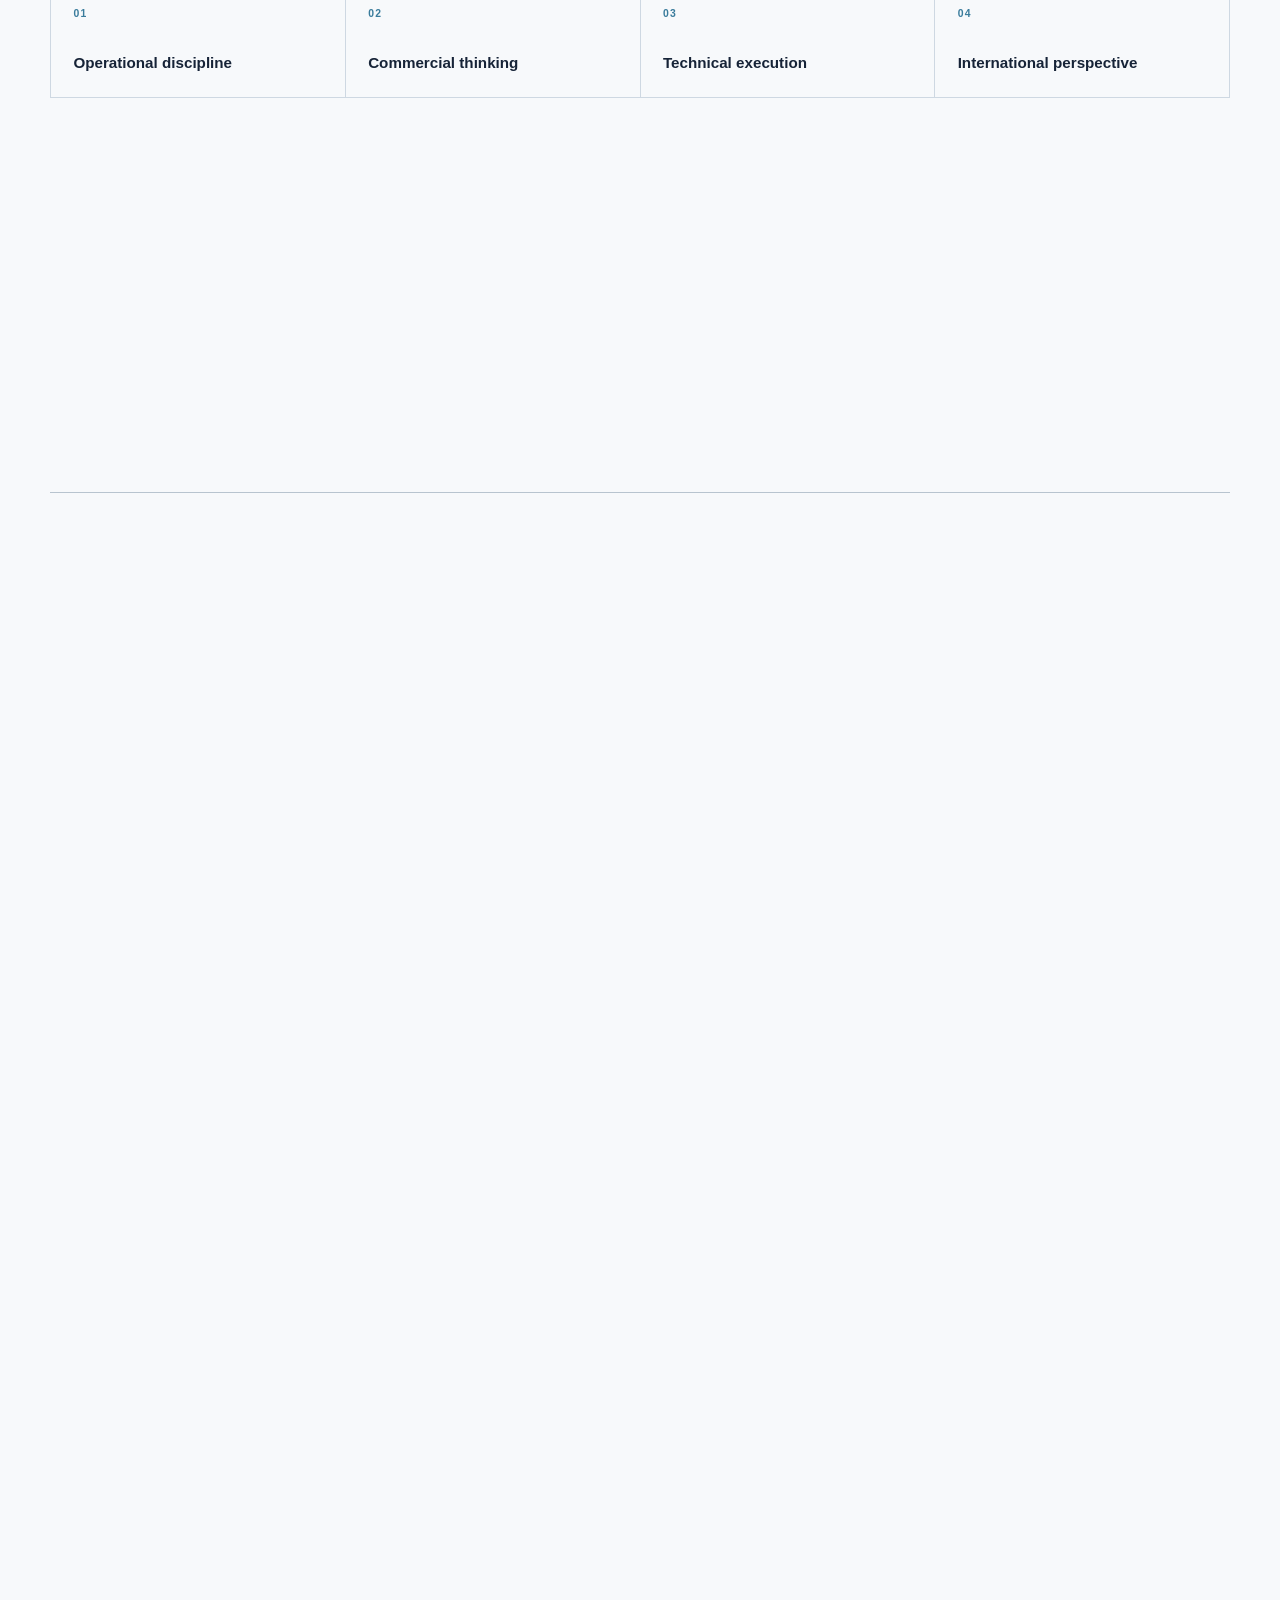
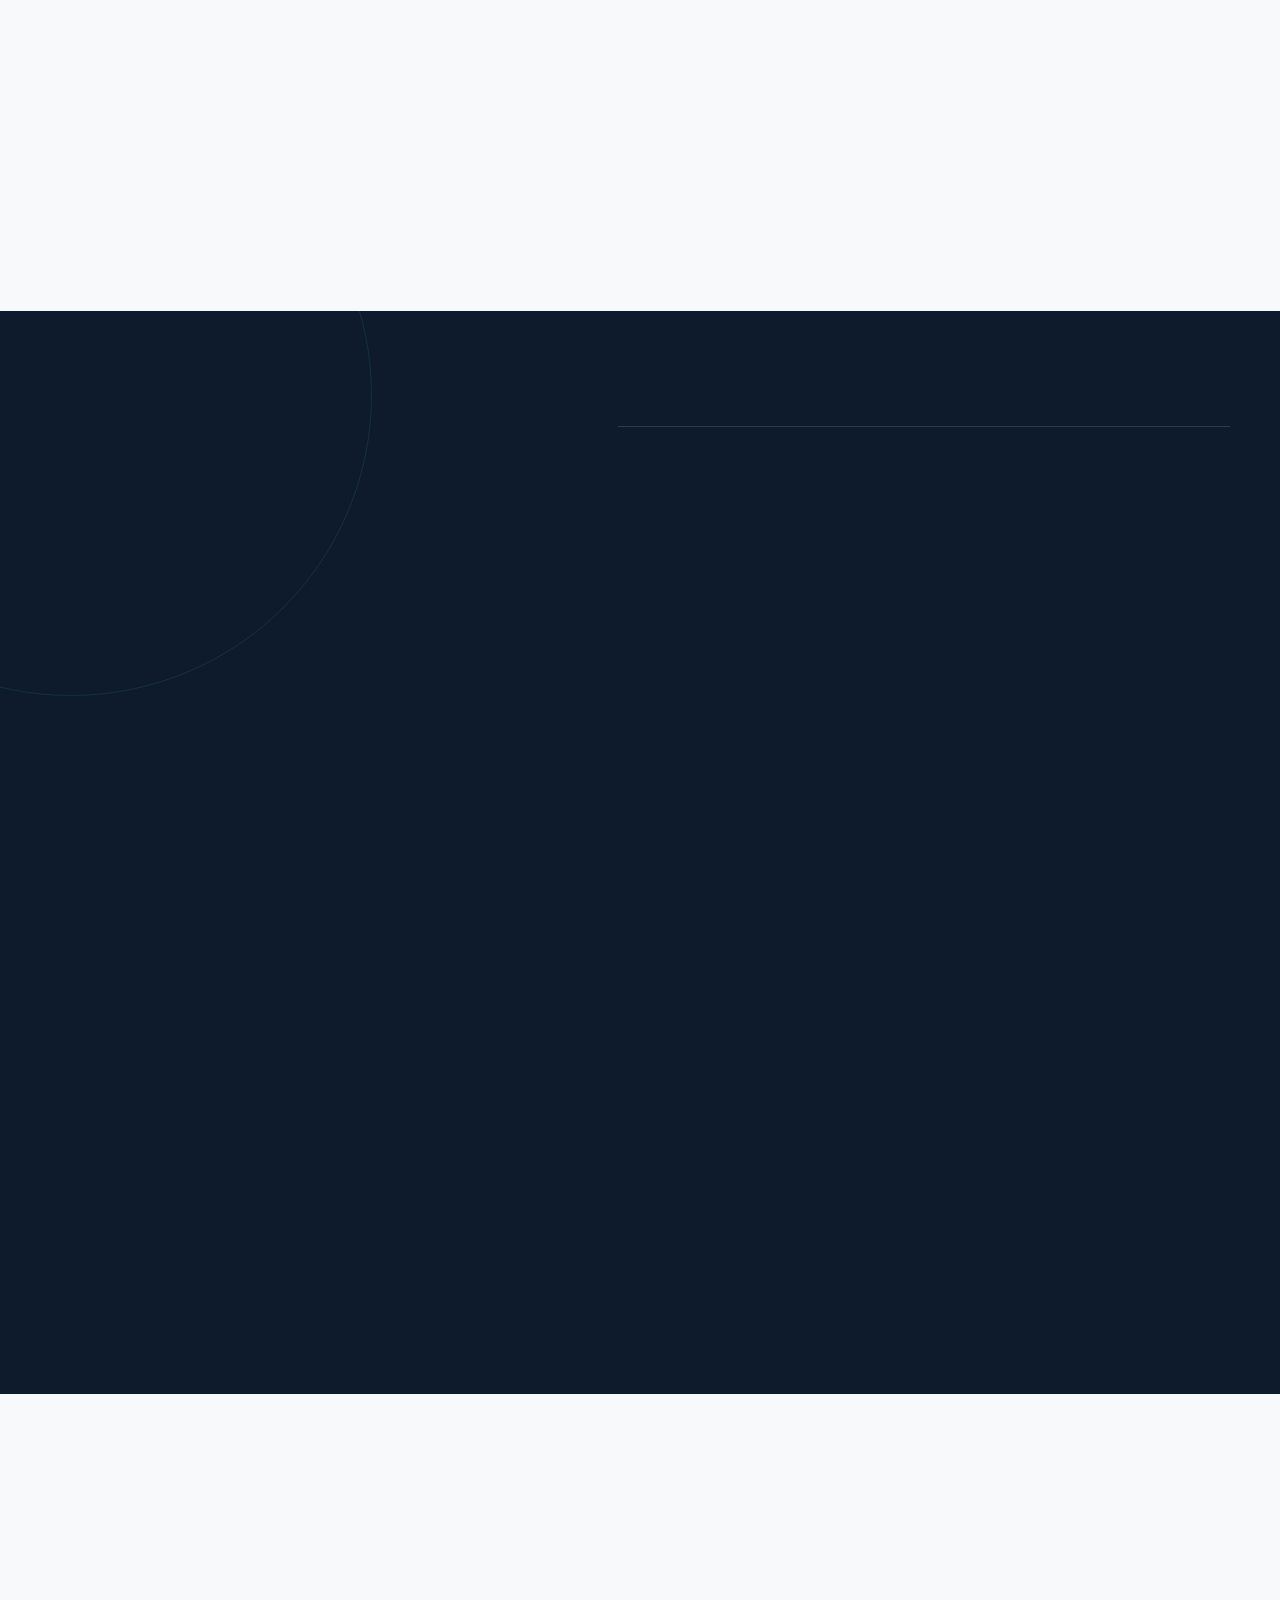
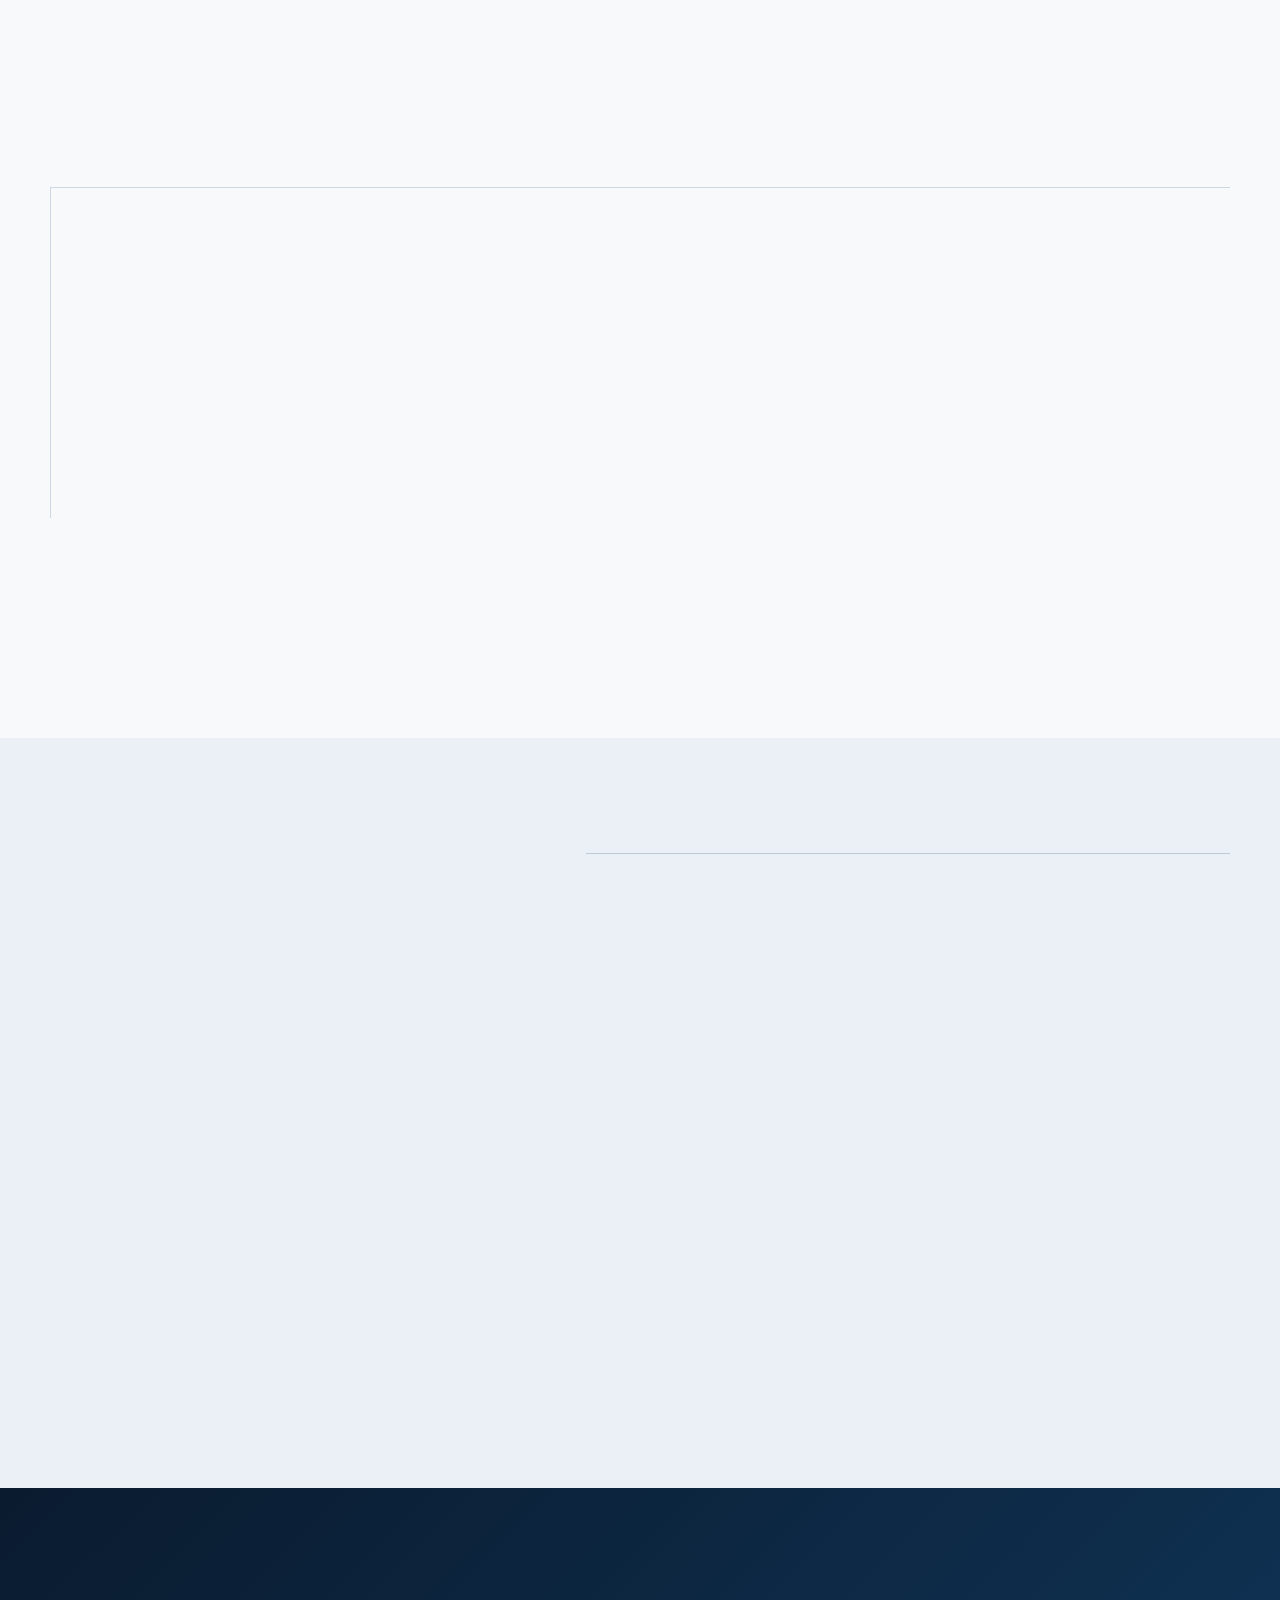
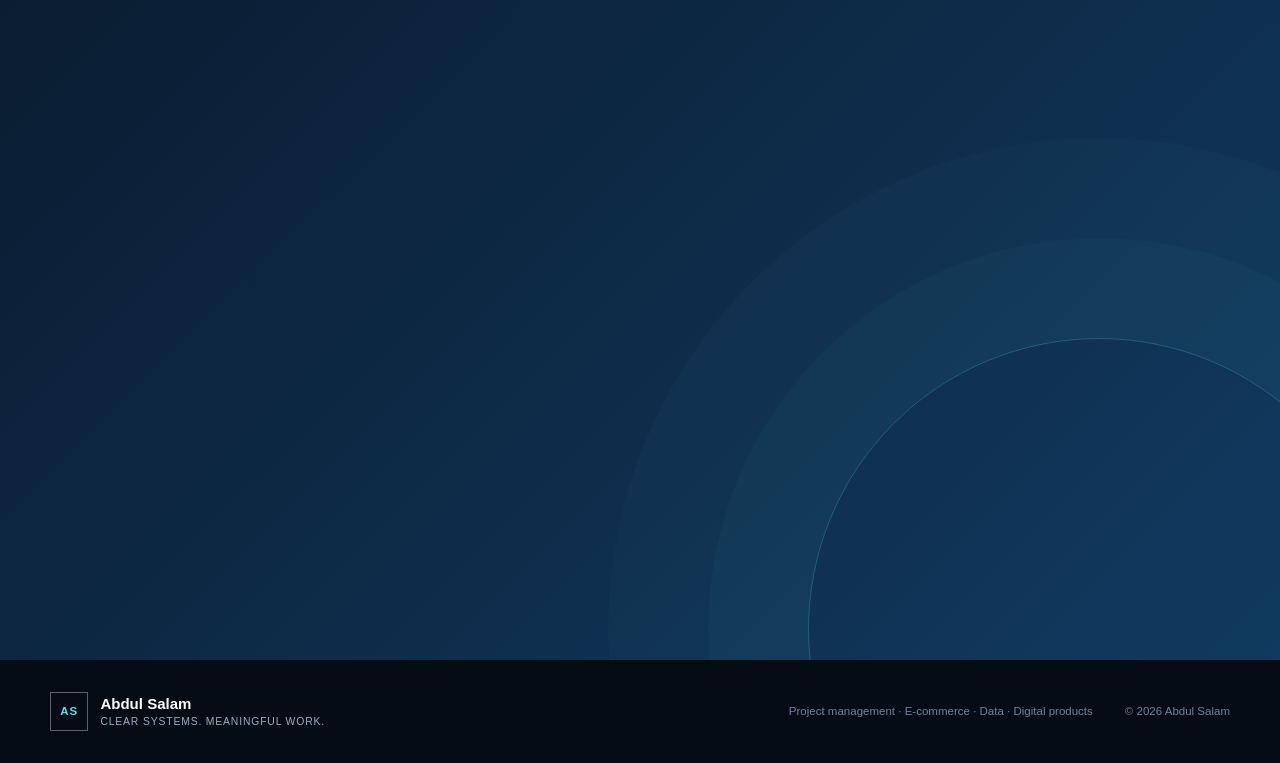
==== commit 447c7aa2: "Fix image source and résumé link in index.html Updated image source path and corrected résumé link." ====
--- a/index.html
+++ b/index.html
@@ -93,7 +93,7 @@
           <div class="portrait-label">Executive profile / 2026</div>
           <div class="portrait-frame">
             <img
-              src="assets/abdul-salam-portrait.jpg"
+              src="abdul-salam-portrait.jpg"
               alt="Portrait of Abdul Salam in professional attire"
               width="2399"
               height="2803"
@@ -503,6 +503,7 @@
             >
             <a
               class="button button-ghost"
+              src="Abdul_Salam_CV.pdf"
               href="https://mr-ads-codes.github.io/abdulsalam-portfolio/Abdul_Salam_CV.pdf"
               target="_blank"
               rel="noreferrer"
--- a/styles.css
+++ b/styles.css
@@ -1,267 +1,459 @@
 :root {
-  --ink: #091321;
-  --navy: #0b1c32;
-  --navy-soft: #122945;
-  --blue: #79a9ff;
-  --blue-bright: #a9c7ff;
-  --ivory: #f5f1e9;
-  --paper: #fbfaf7;
-  --line: rgba(12, 30, 52, 0.14);
-  --muted: #657082;
-  --white: #ffffff;
-  --max: 1240px;
+  --ink: #07111f;
+  --ink-soft: #0d1b2d;
+  --ink-raised: #10243d;
+  --paper: #f7f9fb;
+  --mist: #eaf0f5;
+  --line: #ced8e2;
+  --line-dark: rgba(255, 255, 255, 0.14);
+  --text: #162337;
+  --muted: #5b6a7d;
+  --muted-light: #9bacbf;
+  --white: #fafdff;
+  --accent: #5ce1e6;
+  --accent-strong: #31cbd3;
+  --blue: #4f7cff;
+  --font-display: "Manrope", "Segoe UI", sans-serif;
+  --font-body: "DM Sans", "Segoe UI", sans-serif;
+  --page: min(1180px, calc(100vw - 48px));
+  --section-space: clamp(5rem, 9vw, 9rem);
 }
 
 * { box-sizing: border-box; }
-html { scroll-behavior: smooth; }
+
+html {
+  scroll-behavior: smooth;
+  scroll-padding-top: 96px;
+}
+
 body {
   margin: 0;
-  background: var(--paper);
+  background: var(--ink);
+  color: var(--white);
+  font-family: var(--font-body);
+  font-size: 1rem;
+  line-height: 1.65;
+  overflow-x: hidden;
+}
+
+body.menu-open { overflow: hidden; }
+
+::selection { background: var(--accent); color: var(--ink); }
+
+a { color: inherit; text-decoration: none; }
+img { display: block; max-width: 100%; }
+button, a { -webkit-tap-highlight-color: transparent; }
+
+.sr-only {
+  position: absolute;
+  width: 1px;
+  height: 1px;
+  padding: 0;
+  margin: -1px;
+  overflow: hidden;
+  clip: rect(0, 0, 0, 0);
+  white-space: nowrap;
+  border: 0;
+}
+
+.skip-link {
+  position: fixed;
+  left: 1rem;
+  top: -4rem;
+  z-index: 100;
+  background: var(--accent);
   color: var(--ink);
-  font-family: Inter, ui-sans-serif, system-ui, -apple-system, BlinkMacSystemFont, "Segoe UI", sans-serif;
-  -webkit-font-smoothing: antialiased;
-}
-body::selection { background: var(--blue); color: var(--navy); }
-a { color: inherit; }
-button, a { -webkit-tap-highlight-color: transparent; }
+  padding: 0.8rem 1rem;
+  font-weight: 700;
+}
+
+.skip-link:focus { top: 1rem; }
 
 .site-header {
-  position: absolute;
-  z-index: 20;
+  position: fixed;
+  z-index: 50;
   top: 0;
-  left: 50%;
+  left: 0;
+  right: 0;
+  height: 82px;
+  padding: 0 max(24px, calc((100vw - 1180px) / 2));
   display: flex;
-  width: min(calc(100% - 48px), var(--max));
-  height: 92px;
   align-items: center;
   justify-content: space-between;
-  border-bottom: 1px solid rgba(255,255,255,.16);
-  color: var(--white);
-  transform: translateX(-50%);
-}
-.brand { display: inline-flex; align-items: center; gap: 12px; text-decoration: none; }
+  background: rgba(7, 17, 31, 0.78);
+  border-bottom: 1px solid transparent;
+  backdrop-filter: blur(18px);
+  transition: height 180ms ease, border-color 180ms ease, background 180ms ease;
+}
+
+.site-header.is-scrolled {
+  height: 68px;
+  background: rgba(7, 17, 31, 0.95);
+  border-color: var(--line-dark);
+}
+
+.brand { display: inline-flex; align-items: center; gap: 0.75rem; }
+
 .brand-mark {
+  width: 2.4rem;
+  aspect-ratio: 1;
   display: grid;
-  width: 38px;
-  height: 38px;
   place-items: center;
-  border: 1px solid currentColor;
-  border-radius: 50%;
-  font-size: 12px;
+  border: 1px solid rgba(255, 255, 255, 0.35);
+  color: var(--accent);
+  font-family: var(--font-display);
+  font-size: 0.72rem;
   font-weight: 800;
-  letter-spacing: .06em;
-}
-.brand-name { font-weight: 720; letter-spacing: -.02em; }
-.site-nav { display: flex; align-items: center; gap: 32px; }
-.site-nav a { font-size: 14px; font-weight: 580; text-decoration: none; }
-.site-nav > a:not(.nav-cta) { color: rgba(255,255,255,.76); transition: color .2s ease; }
-.site-nav > a:not(.nav-cta):hover { color: var(--white); }
-.nav-cta { padding: 11px 18px; border: 1px solid rgba(255,255,255,.38); border-radius: 999px; }
-.nav-cta:hover { background: var(--white); color: var(--navy); }
+  letter-spacing: 0.08em;
+}
+
+.brand-copy { display: grid; line-height: 1.15; }
+.brand-copy strong { font-family: var(--font-display); font-size: 0.94rem; }
+.brand-copy small { margin-top: 0.22rem; color: var(--muted-light); font-size: 0.65rem; letter-spacing: 0.08em; text-transform: uppercase; }
+
+.primary-nav { display: flex; align-items: center; gap: 2rem; font-size: 0.9rem; font-weight: 600; }
+.primary-nav > a { position: relative; color: #c9d4df; }
+.primary-nav > a:not(.nav-cta)::after {
+  content: "";
+  position: absolute;
+  left: 0;
+  right: 100%;
+  bottom: -0.3rem;
+  height: 1px;
+  background: var(--accent);
+  transition: right 180ms ease;
+}
+.primary-nav > a:hover::after, .primary-nav > a:focus-visible::after { right: 0; }
+
+.nav-cta {
+  padding: 0.65rem 1rem;
+  border: 1px solid rgba(255, 255, 255, 0.32);
+}
+.nav-cta:hover { border-color: var(--accent); color: var(--accent); }
+
 .menu-toggle { display: none; }
 
 .hero {
   position: relative;
+  min-height: 100svh;
+  padding: clamp(8.5rem, 14vh, 11rem) max(24px, calc((100vw - 1180px) / 2)) 3rem;
   display: grid;
-  min-height: 880px;
-  grid-template-columns: minmax(0, 1.08fr) minmax(380px, .72fr);
-  gap: clamp(48px, 7vw, 110px);
-  align-items: center;
+  grid-template-columns: minmax(0, 1.1fr) minmax(360px, 0.9fr);
+  grid-template-rows: 1fr auto;
+  gap: 3rem 4.5rem;
   overflow: hidden;
-  padding: 150px max(24px, calc((100vw - var(--max)) / 2)) 110px;
+  isolation: isolate;
   background:
-    radial-gradient(circle at 72% 24%, rgba(121,169,255,.19), transparent 25%),
-    linear-gradient(135deg, #07111f 0%, #0b1d34 54%, #102b4b 100%);
-  color: var(--white);
-}
-.hero::before {
+    radial-gradient(circle at 84% 20%, rgba(79, 124, 255, 0.14), transparent 30%),
+    linear-gradient(140deg, #07111f 0%, #09192b 55%, #07111f 100%);
+}
+
+.hero-grid, .contact-grid {
   position: absolute;
   inset: 0;
-  background-image: linear-gradient(rgba(255,255,255,.035) 1px, transparent 1px), linear-gradient(90deg, rgba(255,255,255,.035) 1px, transparent 1px);
+  z-index: -2;
+  opacity: 0.28;
+  background-image:
+    linear-gradient(rgba(255,255,255,0.055) 1px, transparent 1px),
+    linear-gradient(90deg, rgba(255,255,255,0.055) 1px, transparent 1px);
   background-size: 74px 74px;
-  content: "";
-  mask-image: linear-gradient(to bottom, rgba(0,0,0,.75), transparent 78%);
-  pointer-events: none;
-}
-.hero-copy, .hero-visual { position: relative; z-index: 1; }
-.eyebrow { margin: 0 0 26px; color: var(--blue-bright); font-size: 12px; font-weight: 760; letter-spacing: .19em; text-transform: uppercase; }
-.hero h1 {
+  mask-image: linear-gradient(to bottom, #000, transparent 82%);
+}
+
+.hero-orbit { position: absolute; z-index: -1; border: 1px solid rgba(92, 225, 230, 0.14); border-radius: 50%; }
+.hero-orbit-one { width: 520px; height: 520px; right: -180px; top: -160px; }
+.hero-orbit-two { width: 820px; height: 820px; right: -350px; top: -300px; }
+
+.hero-copy { align-self: center; max-width: 720px; }
+
+.eyebrow {
+  margin: 0 0 1.3rem;
+  color: var(--accent);
+  font-family: var(--font-display);
+  font-size: 0.75rem;
+  font-weight: 700;
+  letter-spacing: 0.16em;
+  text-transform: uppercase;
+}
+.eyebrow span { margin-right: 0.8rem; color: var(--white); opacity: 0.6; }
+.eyebrow-dark { color: #2d6888; }
+
+h1, h2, h3, p { margin-top: 0; }
+h1, h2, h3 { font-family: var(--font-display); line-height: 1.05; letter-spacing: -0.04em; }
+
+h1 {
+  margin-bottom: 1.7rem;
   max-width: 780px;
+  font-size: clamp(3.3rem, 6.4vw, 6.25rem);
+  font-weight: 700;
+}
+h1 em { display: block; color: var(--accent); font-style: normal; }
+
+.hero-intro { max-width: 650px; color: #b6c3d1; font-size: clamp(1.03rem, 1.5vw, 1.25rem); line-height: 1.72; }
+
+.hero-actions, .contact-actions { display: flex; flex-wrap: wrap; gap: 0.8rem; margin-top: 2rem; }
+
+.button {
+  min-height: 3.25rem;
+  padding: 0.82rem 1.2rem;
+  display: inline-flex;
+  align-items: center;
+  justify-content: center;
+  gap: 1.1rem;
+  border: 1px solid transparent;
+  font-family: var(--font-display);
+  font-size: 0.9rem;
+  font-weight: 700;
+  transition: transform 180ms ease, background 180ms ease, border-color 180ms ease;
+}
+.button:hover, .button:focus-visible { transform: translateY(-2px); }
+.button-primary { background: var(--accent); color: var(--ink); }
+.button-primary:hover { background: #7ef3f6; }
+.button-ghost { border-color: rgba(255, 255, 255, 0.26); color: var(--white); }
+.button-ghost:hover { border-color: var(--accent); }
+.button-light { background: var(--white); color: var(--ink); }
+
+.availability { margin-top: 1.65rem; display: flex; align-items: center; gap: 0.65rem; color: #8fa1b5; font-size: 0.83rem; }
+.signal { position: relative; width: 8px; height: 8px; border-radius: 50%; background: var(--accent); box-shadow: 0 0 0 5px rgba(92,225,230,.1); }
+.signal::after { content: ""; position: absolute; inset: -6px; border: 1px solid var(--accent); border-radius: 50%; animation: signal 2s ease-out infinite; }
+
+.hero-portrait-wrap { position: relative; align-self: center; width: min(100%, 460px); margin-left: auto; }
+.portrait-label { margin-bottom: 0.8rem; color: #7f92a7; font-size: 0.67rem; font-weight: 700; letter-spacing: 0.16em; text-align: right; text-transform: uppercase; }
+.portrait-frame { position: relative; height: min(62vh, 660px); min-height: 500px; overflow: hidden; border: 1px solid rgba(255,255,255,.2); background: #121a21; }
+.portrait-frame::before { content: ""; position: absolute; z-index: 2; inset: 16px; border: 1px solid rgba(255,255,255,.13); pointer-events: none; }
+.portrait-frame img { width: 100%; height: 100%; object-fit: cover; object-position: 50% 26%; filter: saturate(.78) contrast(1.05); }
+.portrait-wash { position: absolute; inset: 0; background: linear-gradient(to top, rgba(7,17,31,.55), transparent 35%); mix-blend-mode: multiply; }
+
+.portrait-badge { position: absolute; z-index: 3; min-width: 180px; padding: 0.85rem 1rem; display: grid; background: rgba(7,17,31,.9); border: 1px solid rgba(92,225,230,.3); backdrop-filter: blur(14px); }
+.portrait-badge span { color: #7f92a7; font-size: .65rem; letter-spacing: .12em; text-transform: uppercase; }
+.portrait-badge strong { margin-top: .18rem; font-family: var(--font-display); font-size: .86rem; }
+.badge-location { left: -32px; bottom: 42px; }
+.badge-scope { right: -24px; top: 84px; }
+
+.hero-metrics { grid-column: 1 / -1; display: grid; grid-template-columns: repeat(4, 1fr); border-top: 1px solid var(--line-dark); border-left: 1px solid var(--line-dark); }
+.metric { min-height: 112px; padding: 1.35rem; display: grid; align-content: center; border-right: 1px solid var(--line-dark); border-bottom: 1px solid var(--line-dark); }
+.metric strong { font-family: var(--font-display); font-size: clamp(1.45rem, 2.5vw, 2.25rem); letter-spacing: -.04em; }
+.metric span { margin-top: .3rem; color: #8496aa; font-size: .78rem; line-height: 1.4; }
+
+.section-light { background: var(--paper); color: var(--text); }
+.section-mist { background: var(--mist); color: var(--text); }
+.section-dark { background: var(--ink-soft); color: var(--white); }
+.section-shell { width: var(--page); margin: 0 auto; }
+
+.intro { padding-top: var(--section-space); }
+.intro-layout { display: grid; grid-template-columns: 140px minmax(0, 1.1fr) minmax(300px, .8fr); gap: 3rem; align-items: start; }
+
+.section-index { display: flex; align-items: center; gap: .8rem; color: #76869a; font-family: var(--font-display); font-size: .69rem; font-weight: 700; letter-spacing: .14em; text-transform: uppercase; }
+.section-index span { color: #2d6888; }
+.section-index p { margin: 0; }
+.section-index-light { color: #94a6b9; }
+.section-index-light span { color: var(--accent); }
+
+.intro-heading h2, .section-heading h2, .experience-intro h2, .credentials-intro h2 {
   margin: 0;
-  font-size: clamp(54px, 6.5vw, 94px);
+  max-width: 760px;
+  font-size: clamp(2.5rem, 5.5vw, 5.3rem);
   font-weight: 650;
-  letter-spacing: -.065em;
-  line-height: .98;
-}
-.hero-intro { max-width: 700px; margin: 34px 0 0; color: rgba(255,255,255,.7); font-size: clamp(17px, 1.6vw, 21px); line-height: 1.72; }
-.hero-actions { display: flex; flex-wrap: wrap; gap: 12px; margin-top: 38px; }
-.button { display: inline-flex; min-height: 52px; align-items: center; justify-content: center; gap: 18px; padding: 0 23px; border: 1px solid transparent; border-radius: 999px; font-size: 14px; font-weight: 720; text-decoration: none; transition: transform .2s ease, background .2s ease, color .2s ease; }
-.button:hover { transform: translateY(-2px); }
-.button-primary { background: var(--blue); color: var(--navy); }
-.button-primary:hover { background: var(--blue-bright); }
-.button-secondary { border-color: rgba(255,255,255,.22); color: var(--white); }
-.button-secondary:hover { background: rgba(255,255,255,.08); }
-.availability { display: flex; align-items: center; gap: 10px; margin-top: 34px; color: rgba(255,255,255,.58); font-size: 13px; }
-.availability-dot { width: 8px; height: 8px; border-radius: 50%; background: #77e4ae; box-shadow: 0 0 0 6px rgba(119,228,174,.1); }
-
-.hero-visual { max-width: 510px; justify-self: end; }
-.portrait-frame { position: relative; overflow: hidden; border: 1px solid rgba(255,255,255,.22); border-radius: 260px 260px 24px 24px; box-shadow: 0 30px 80px rgba(0,0,0,.28); }
-.portrait-frame::after { position: absolute; inset: 0; background: linear-gradient(to top, rgba(5,15,28,.68), transparent 38%); content: ""; pointer-events: none; }
-.portrait-frame img { display: block; width: 100%; aspect-ratio: .78; object-fit: cover; object-position: 53% center; filter: saturate(.9) contrast(1.03); }
-.portrait-caption { position: absolute; z-index: 2; right: 28px; bottom: 24px; left: 28px; display: flex; justify-content: space-between; color: rgba(255,255,255,.74); font-size: 11px; font-weight: 650; letter-spacing: .08em; text-transform: uppercase; }
-.floating-note { position: absolute; z-index: 3; display: flex; min-width: 150px; flex-direction: column; gap: 3px; padding: 14px 16px; border: 1px solid rgba(255,255,255,.18); border-radius: 14px; background: rgba(8,22,39,.78); box-shadow: 0 18px 38px rgba(0,0,0,.22); backdrop-filter: blur(12px); }
-.floating-note strong { font-size: 17px; }
-.floating-note span { color: rgba(255,255,255,.58); font-size: 11px; }
-.note-one { top: 20%; left: -72px; }
-.note-two { right: -42px; bottom: 21%; }
-.scroll-cue { position: absolute; z-index: 2; bottom: 38px; left: max(24px, calc((100vw - var(--max)) / 2)); display: flex; align-items: center; gap: 14px; color: rgba(255,255,255,.45); font-size: 10px; letter-spacing: .16em; text-decoration: none; text-transform: uppercase; }
-.scroll-line { width: 60px; height: 1px; background: rgba(255,255,255,.35); }
-
-.intro-strip { display: flex; min-height: 92px; align-items: center; justify-content: center; gap: clamp(22px, 4vw, 60px); padding: 22px 24px; border-bottom: 1px solid var(--line); background: var(--ivory); }
-.intro-strip p { margin: 0; font-size: clamp(15px, 2vw, 19px); font-weight: 670; letter-spacing: -.02em; }
-.intro-strip span { color: var(--blue); }
-
-.section { padding: 130px max(24px, calc((100vw - var(--max)) / 2)); }
-.section-label { display: flex; align-items: center; gap: 13px; color: var(--muted); font-size: 11px; font-weight: 760; letter-spacing: .16em; text-transform: uppercase; }
-.section-label span { color: var(--ink); }
-.section-heading { display: grid; grid-template-columns: .42fr 1fr; gap: 60px; align-items: start; margin-bottom: 62px; }
-.section-heading h2, .about-grid h2, .experience-layout > h2, .credential-intro h2 { margin: 0; font-size: clamp(40px, 5vw, 68px); font-weight: 620; letter-spacing: -.055em; line-height: 1.05; }
-
-.about-section { background: var(--paper); }
-.about-grid { display: grid; grid-template-columns: 1.05fr .85fr; gap: clamp(50px, 9vw, 140px); margin-top: 56px; }
-.about-copy p { margin: 0 0 20px; color: #4f5a6b; font-size: 18px; line-height: 1.8; text-align: justify; }
-.text-link { display: inline-flex; gap: 12px; margin-top: 18px; padding-bottom: 5px; border-bottom: 1px solid var(--ink); font-size: 14px; font-weight: 760; text-decoration: none; }
-.stats-grid { display: grid; grid-template-columns: repeat(4, 1fr); gap: 1px; margin-top: 96px; border: 1px solid var(--line); background: var(--line); }
-.stats-grid > div { display: flex; min-height: 170px; flex-direction: column; justify-content: space-between; padding: 28px; background: var(--paper); }
-.stats-grid strong { font-size: clamp(28px, 3vw, 43px); font-weight: 620; letter-spacing: -.05em; }
-.stats-grid span { max-width: 180px; color: var(--muted); font-size: 13px; line-height: 1.5; }
-
-.work-section { background: var(--ivory); }
-.projects-grid { display: grid; grid-template-columns: repeat(2, 1fr); border-top: 1px solid var(--line); border-left: 1px solid var(--line); }
-.project-card { position: relative; display: flex; min-height: 485px; flex-direction: column; padding: clamp(28px, 4vw, 50px); border-right: 1px solid var(--line); border-bottom: 1px solid var(--line); background: rgba(255,255,255,.35); transition: background .25s ease, transform .25s ease; }
-.project-card:hover { z-index: 1; background: var(--white); transform: translateY(-4px); }
-.project-topline { display: flex; justify-content: space-between; gap: 20px; color: var(--muted); font-size: 11px; font-weight: 700; letter-spacing: .08em; text-transform: uppercase; }
-.project-card h3 { margin: 55px 0 20px; font-size: clamp(32px, 4vw, 52px); font-weight: 620; letter-spacing: -.05em; }
-.project-card > p { max-width: 560px; margin: 0; color: #5a6575; font-size: 16px; line-height: 1.75; text-align: justify; }
-.tag-list { display: flex; flex-wrap: wrap; gap: 7px; margin-top: 28px; }
-.tag-list span { padding: 8px 11px; border: 1px solid var(--line); border-radius: 999px; color: #596473; font-size: 11px; }
-.project-card > a { display: inline-flex; align-items: center; justify-content: space-between; margin-top: auto; padding-top: 30px; border-top: 1px solid var(--line); font-size: 13px; font-weight: 760; text-decoration: none; }
-.project-card > a span { font-size: 19px; transition: transform .2s ease; }
-.project-card > a:hover span { transform: translate(3px,-3px); }
-.project-metric { margin-top: auto; padding: 20px 0; border-top: 1px solid var(--line); border-bottom: 1px solid var(--line); color: var(--navy); font-size: 17px; font-weight: 760; }
-
-.experience-section { background: var(--navy); color: var(--white); }
-.experience-section .section-label { color: rgba(255,255,255,.5); }
-.experience-section .section-label span { color: var(--blue); }
-.experience-layout { display: grid; grid-template-columns: .78fr 1fr; gap: clamp(60px, 9vw, 140px); margin-top: 56px; }
-.timeline article { padding: 0 0 38px; border-bottom: 1px solid rgba(255,255,255,.16); }
-.timeline article + article { padding-top: 38px; }
-.timeline-meta { display: flex; justify-content: space-between; gap: 20px; color: rgba(255,255,255,.45); font-size: 11px; font-weight: 680; letter-spacing: .08em; text-transform: uppercase; }
-.timeline h3 { margin: 20px 0 12px; font-size: 22px; font-weight: 620; letter-spacing: -.025em; line-height: 1.35; }
-.timeline p { margin: 0; color: rgba(255,255,255,.62); font-size: 15px; line-height: 1.75; text-align: justify; }
-
-.expertise-section { background: var(--paper); }
-.capability-grid { display: grid; grid-template-columns: repeat(4, 1fr); border-top: 1px solid var(--line); border-left: 1px solid var(--line); }
-.capability { min-height: 330px; padding: 30px; border-right: 1px solid var(--line); border-bottom: 1px solid var(--line); }
-.capability > span { color: var(--blue); font-size: 12px; font-weight: 800; }
-.capability h3 { margin: 76px 0 18px; font-size: 24px; font-weight: 650; letter-spacing: -.035em; }
-.capability p { margin: 0; color: var(--muted); font-size: 14px; line-height: 1.75; text-align: justify; }
-.toolkit { display: flex; flex-wrap: wrap; gap: 9px; margin-top: 45px; }
-.toolkit span { padding: 11px 15px; border-radius: 6px; background: #edf0f3; color: #536071; font-size: 12px; font-weight: 650; }
-
-.credentials-section { background: var(--ivory); }
-.credentials-grid { display: grid; grid-template-columns: .72fr 1fr; gap: clamp(60px, 10vw, 150px); margin-top: 56px; }
-.credential-intro p { max-width: 520px; margin: 28px 0 0; color: var(--muted); font-size: 16px; line-height: 1.75; text-align: justify; }
-.credential-list article { display: flex; justify-content: space-between; gap: 28px; padding: 27px 0; border-top: 1px solid var(--line); }
-.credential-list article:last-child { border-bottom: 1px solid var(--line); }
-.credential-list span { color: var(--blue); font-size: 10px; font-weight: 800; letter-spacing: .12em; text-transform: uppercase; }
-.credential-list h3 { max-width: 540px; margin: 9px 0 0; font-size: 17px; font-weight: 630; line-height: 1.45; }
-.credential-list time { flex: 0 0 auto; color: var(--muted); font-size: 12px; }
-
-.contact-section { padding: 0 24px 24px; background: var(--ivory); }
-.contact-inner { max-width: var(--max); margin: 0 auto; padding: clamp(60px, 8vw, 110px); border-radius: 28px; background: linear-gradient(135deg, #0c1d33, #173d66); color: var(--white); }
-.contact-inner h2 { max-width: 900px; margin: 0; font-size: clamp(46px, 6.5vw, 84px); font-weight: 610; letter-spacing: -.06em; line-height: 1.02; }
-.contact-actions { display: flex; flex-wrap: wrap; gap: 12px; margin-top: 42px; }
-.button-light { background: var(--white); color: var(--navy); }
-.button-ghost { border-color: rgba(255,255,255,.25); color: var(--white); }
-.contact-links { display: flex; flex-wrap: wrap; gap: 28px; margin-top: 72px; padding-top: 26px; border-top: 1px solid rgba(255,255,255,.17); }
-.contact-links a { color: rgba(255,255,255,.65); font-size: 13px; text-decoration: none; }
-.contact-links a:hover { color: var(--white); }
-
-footer { display: grid; max-width: var(--max); min-height: 150px; grid-template-columns: 1fr auto auto; gap: 40px; align-items: center; margin: 0 auto; padding: 30px 24px; color: var(--muted); }
-footer .brand { color: var(--ink); }
-footer p { margin: 0; font-size: 12px; }
-
-.reveal { opacity: 1; transform: none; }
-.js .reveal { opacity: 0; transform: translateY(22px); transition: opacity .7s cubic-bezier(.22,.61,.36,1), transform .7s cubic-bezier(.22,.61,.36,1); }
-.js .reveal.is-visible { opacity: 1; transform: translateY(0); }
-
-@media (max-width: 1040px) {
-  .hero { min-height: 820px; grid-template-columns: 1fr 390px; gap: 52px; }
-  .hero h1 { font-size: clamp(50px, 6.8vw, 72px); }
-  .stats-grid, .capability-grid { grid-template-columns: repeat(2, 1fr); }
-  .note-two { right: -15px; }
-  .note-one { left: -35px; }
-}
-
-@media (max-width: 780px) {
-  .site-header { width: calc(100% - 40px); height: 76px; }
-  .menu-toggle { display: flex; width: 42px; height: 42px; flex-direction: column; align-items: center; justify-content: center; gap: 6px; border: 1px solid rgba(255,255,255,.25); border-radius: 50%; background: transparent; }
-  .menu-toggle span { display: block; width: 17px; height: 1px; background: var(--white); transition: transform .2s ease; }
-  .menu-open .menu-toggle span:first-child { transform: translateY(3.5px) rotate(45deg); }
-  .menu-open .menu-toggle span:last-child { transform: translateY(-3.5px) rotate(-45deg); }
-  .site-nav { position: absolute; top: 65px; right: 0; display: none; min-width: 220px; flex-direction: column; align-items: stretch; gap: 0; padding: 12px; border: 1px solid rgba(255,255,255,.16); border-radius: 14px; background: rgba(7,17,31,.96); box-shadow: 0 20px 50px rgba(0,0,0,.3); }
-  .menu-open .site-nav { display: flex; }
-  .site-nav a { padding: 13px 14px; }
-  .nav-cta { margin-top: 4px; text-align: center; }
-  .hero { min-height: auto; grid-template-columns: 1fr; gap: 60px; padding-top: 128px; }
-  .hero-copy { max-width: 650px; }
-  .hero-visual { width: min(88%, 480px); justify-self: center; }
-  .note-one { left: -30px; }
-  .note-two { right: -25px; }
-  .scroll-cue { display: none; }
-  .intro-strip { flex-wrap: wrap; gap: 12px 18px; }
-  .intro-strip p { font-size: 14px; }
-  .section { padding-top: 92px; padding-bottom: 92px; }
-  .section-heading, .about-grid, .experience-layout, .credentials-grid { grid-template-columns: 1fr; gap: 38px; }
-  .projects-grid { grid-template-columns: 1fr; }
-  .project-card { min-height: 440px; }
-  footer { grid-template-columns: 1fr; gap: 18px; }
-}
-
-@media (max-width: 520px) {
-  .brand-name { display: none; }
-  .hero { padding-right: 20px; padding-bottom: 80px; padding-left: 20px; }
-  .hero h1 { font-size: clamp(44px, 14vw, 60px); }
-  .hero-intro { font-size: 16px; }
-  .hero-actions { flex-direction: column; }
+}
+
+.intro-copy { padding-top: 2.35rem; color: var(--muted); font-size: 1.04rem; }
+.intro-copy p + p { margin-top: 1.2rem; }
+.text-link { display: inline-flex; gap: 1rem; margin-top: 1rem; padding-bottom: .22rem; border-bottom: 1px solid var(--text); color: var(--text); font-weight: 700; }
+
+.strength-rail { width: var(--page); margin: var(--section-space) auto 0; display: grid; grid-template-columns: repeat(4, 1fr); border-top: 1px solid var(--line); border-left: 1px solid var(--line); }
+.strength-rail div { min-height: 116px; padding: 1.4rem; display: flex; flex-direction: column; justify-content: space-between; border-right: 1px solid var(--line); border-bottom: 1px solid var(--line); font-family: var(--font-display); font-size: .95rem; font-weight: 700; }
+.strength-rail span { color: #3a7c9c; font-size: .65rem; letter-spacing: .12em; }
+
+.work { padding: var(--section-space) 0; }
+.section-heading { display: grid; grid-template-columns: minmax(140px, 1fr) 2.5fr; gap: 3rem; align-items: start; margin-bottom: clamp(3.5rem, 7vw, 6rem); }
+
+.project-list { border-top: 1px solid #b8c4cf; }
+.project-row { min-height: 320px; padding: 2.4rem 0; display: grid; grid-template-columns: 80px minmax(0, 1.2fr) minmax(280px, .7fr); gap: 2.4rem; align-items: start; border-bottom: 1px solid #b8c4cf; transition: padding 220ms ease, background 220ms ease; }
+.project-row:hover { padding-left: 1.2rem; padding-right: 1.2rem; background: #eef3f7; }
+.project-number { color: #3d7792; font-family: var(--font-display); font-size: .7rem; font-weight: 800; letter-spacing: .12em; }
+.project-type { margin-bottom: 2rem; color: #60758b; font-size: .69rem; font-weight: 700; letter-spacing: .13em; text-transform: uppercase; }
+.project-main h3 { margin-bottom: 1.3rem; font-size: clamp(2.4rem, 4.6vw, 4.7rem); font-weight: 650; }
+.project-main > p:last-child { max-width: 670px; color: var(--muted); font-size: 1.03rem; }
+.project-side { min-height: 100%; display: flex; flex-direction: column; justify-content: space-between; gap: 2rem; }
+.tag-list { margin: 0; padding: 0; display: flex; flex-wrap: wrap; gap: .45rem; list-style: none; }
+.tag-list li { padding: .4rem .68rem; border: 1px solid #c4ced7; color: #4e6174; font-size: .72rem; }
+.project-link { display: flex; justify-content: space-between; gap: 1rem; padding-top: 1rem; border-top: 1px solid #c4ced7; font-family: var(--font-display); font-size: .86rem; font-weight: 700; }
+.impact { display: flex; align-items: end; justify-content: space-between; gap: 1rem; padding-top: 1rem; border-top: 1px solid #c4ced7; }
+.impact strong { font-family: var(--font-display); font-size: 2rem; }
+.impact span { color: var(--muted); font-size: .75rem; text-align: right; }
+
+.experience { position: relative; padding: var(--section-space) 0; overflow: hidden; }
+.experience::before { content: ""; position: absolute; top: -20%; left: -18%; width: 600px; height: 600px; border: 1px solid rgba(92,225,230,.1); border-radius: 50%; }
+.experience-layout { position: relative; display: grid; grid-template-columns: minmax(300px, .85fr) minmax(0, 1.15fr); gap: clamp(4rem, 9vw, 8rem); }
+.experience-intro { position: sticky; top: 120px; align-self: start; }
+.experience-intro .section-index { margin-bottom: 4.5rem; }
+.experience-intro h2 { font-size: clamp(2.7rem, 5vw, 4.9rem); }
+.experience-intro > p:last-child { max-width: 490px; margin-top: 1.7rem; color: var(--muted-light); }
+
+.timeline { border-top: 1px solid var(--line-dark); }
+.timeline-item { position: relative; padding: 2.2rem 0 2.5rem 2.2rem; border-bottom: 1px solid var(--line-dark); }
+.timeline-item::before { content: ""; position: absolute; left: -4px; top: 2.65rem; width: 7px; height: 7px; background: var(--accent); box-shadow: 0 0 0 6px rgba(92,225,230,.08); }
+.timeline-meta { display: flex; justify-content: space-between; gap: 1rem; margin-bottom: 2rem; color: #8094a8; font-size: .7rem; font-weight: 700; letter-spacing: .12em; text-transform: uppercase; }
+.timeline-item h3 { margin-bottom: .35rem; font-size: clamp(1.65rem, 3vw, 2.5rem); font-weight: 650; }
+.timeline-item .company { color: var(--accent); font-family: var(--font-display); font-weight: 600; }
+.timeline-item > p:last-child { color: #9cadaf; }
+
+.expertise { padding: var(--section-space) 0; }
+.expertise-grid { display: grid; grid-template-columns: repeat(4, 1fr); border-top: 1px solid var(--line); border-left: 1px solid var(--line); }
+.expertise-card { min-height: 330px; padding: 1.8rem; display: flex; flex-direction: column; border-right: 1px solid var(--line); border-bottom: 1px solid var(--line); }
+.expertise-card > span { color: #3d7792; font-family: var(--font-display); font-size: .7rem; font-weight: 800; letter-spacing: .12em; }
+.expertise-card h3 { margin: auto 0 1.2rem; font-size: 1.5rem; font-weight: 700; }
+.expertise-card p { margin-bottom: 0; color: var(--muted); font-size: .92rem; }
+.tool-cloud { margin-top: 1.4rem; display: flex; flex-wrap: wrap; gap: .55rem; }
+.tool-cloud span { padding: .53rem .76rem; background: #e9eff4; color: #46586b; font-size: .75rem; font-weight: 600; }
+
+.credentials { padding: var(--section-space) 0; }
+.credentials-layout { display: grid; grid-template-columns: minmax(300px, .85fr) minmax(0, 1.3fr); gap: clamp(4rem, 9vw, 8rem); }
+.credentials-intro .section-index { margin-bottom: 4.5rem; }
+.credentials-intro h2 { font-size: clamp(2.7rem, 5vw, 4.8rem); }
+.credentials-intro > p:last-child { max-width: 480px; margin-top: 1.6rem; color: var(--muted); }
+.credential-list { border-top: 1px solid #becad4; }
+.credential { padding: 1.8rem 0; display: grid; grid-template-columns: 110px minmax(0, 1fr) auto; gap: 1.5rem; align-items: start; border-bottom: 1px solid #becad4; }
+.credential span { color: #3d7792; font-size: .68rem; font-weight: 700; letter-spacing: .12em; text-transform: uppercase; }
+.credential h3 { margin: 0; font-size: 1rem; letter-spacing: -.01em; line-height: 1.5; }
+.credential time { color: var(--muted); font-size: .76rem; }
+
+.contact { position: relative; overflow: hidden; padding: var(--section-space) 24px; background: linear-gradient(135deg, #0a1b2f 0%, #113a60 100%); }
+.contact-grid { opacity: .35; mask-image: radial-gradient(circle at 70% 50%, #000, transparent 65%); }
+.contact::after { content: ""; position: absolute; right: -110px; bottom: -260px; width: 580px; height: 580px; border: 1px solid rgba(92,225,230,.25); border-radius: 50%; box-shadow: 0 0 0 100px rgba(92,225,230,.025), 0 0 0 200px rgba(92,225,230,.02); }
+.contact-inner { position: relative; z-index: 1; width: min(980px, 100%); margin: 0 auto; }
+.contact h2 { margin-bottom: 1.5rem; max-width: 920px; font-size: clamp(3rem, 7vw, 7rem); font-weight: 650; }
+.contact-inner > p:not(.eyebrow) { max-width: 650px; color: #b5c5d6; font-size: 1.08rem; }
+.contact-links { margin-top: clamp(4rem, 8vw, 7rem); padding-top: 1.4rem; display: flex; flex-wrap: wrap; gap: 1.8rem; border-top: 1px solid rgba(255,255,255,.2); color: #b8c9da; font-size: .84rem; }
+.contact-links a:hover { color: var(--accent); }
+
+.site-footer { padding: 2rem max(24px, calc((100vw - 1180px) / 2)); display: grid; grid-template-columns: 1fr auto auto; gap: 2rem; align-items: center; background: #050c16; color: #718399; }
+.site-footer p { margin: 0; font-size: .72rem; }
+.brand-footer .brand-copy strong { color: var(--white); }
+
+.reveal { opacity: 0; transform: translateY(22px); transition: opacity 650ms ease, transform 650ms ease; }
+.reveal.is-visible { opacity: 1; transform: translateY(0); }
+.reveal-late { transition-delay: 140ms; }
+
+@keyframes signal {
+  0% { opacity: .8; transform: scale(.55); }
+  70%, 100% { opacity: 0; transform: scale(1.3); }
+}
+
+@media (max-width: 1100px) {
+  .hero { grid-template-columns: minmax(0, 1fr) minmax(330px, .78fr); gap: 3rem 2.5rem; }
+  .hero-portrait-wrap { width: 100%; }
+  .badge-scope { right: -10px; }
+  .intro-layout { grid-template-columns: 110px 1fr; }
+  .intro-copy { grid-column: 2; padding-top: 0; max-width: 760px; }
+  .expertise-grid { grid-template-columns: repeat(2, 1fr); }
+  .site-footer { grid-template-columns: 1fr auto; }
+  .site-footer > p:nth-child(2) { display: none; }
+}
+
+@media (max-width: 820px) {
+  :root { --page: min(100% - 36px, 720px); }
+  .site-header { height: 70px; padding: 0 18px; }
+  .brand-copy small { display: none; }
+
+  .menu-toggle {
+    width: 44px;
+    height: 44px;
+    padding: 0;
+    display: grid;
+    place-content: center;
+    gap: 6px;
+    background: transparent;
+    border: 1px solid rgba(255,255,255,.25);
+  }
+  .menu-toggle span:not(.sr-only) { width: 18px; height: 1px; background: var(--white); transition: transform 180ms ease; }
+  .menu-toggle[aria-expanded="true"] span:nth-child(2) { transform: translateY(3.5px) rotate(45deg); }
+  .menu-toggle[aria-expanded="true"] span:nth-child(3) { transform: translateY(-3.5px) rotate(-45deg); }
+
+  .primary-nav {
+    position: fixed;
+    inset: 70px 0 auto;
+    min-height: calc(100svh - 70px);
+    padding: 2.2rem 18px 3rem;
+    display: flex;
+    flex-direction: column;
+    align-items: stretch;
+    gap: 0;
+    background: rgba(7,17,31,.985);
+    transform: translateX(100%);
+    visibility: hidden;
+    transition: transform 230ms ease, visibility 230ms ease;
+  }
+  .primary-nav.is-open { transform: translateX(0); visibility: visible; }
+  .primary-nav > a { padding: 1.2rem 0; border-bottom: 1px solid var(--line-dark); font-family: var(--font-display); font-size: 1.4rem; }
+  .nav-cta { margin-top: 1.5rem; padding: 1rem !important; text-align: center; border: 1px solid var(--accent) !important; }
+
+  .hero {
+    min-height: auto;
+    padding: 8rem 18px 2rem;
+    grid-template-columns: 1fr;
+    grid-template-rows: auto;
+    gap: 3.5rem;
+  }
+  .hero-copy { max-width: 680px; }
+  h1 { max-width: 690px; font-size: clamp(3.35rem, 13.8vw, 6rem); }
+  .hero-portrait-wrap { width: min(100%, 570px); margin: 0; }
+  .portrait-frame { height: min(118vw, 700px); min-height: 520px; }
+  .portrait-badge { min-width: 165px; }
+  .badge-location { left: 12px; bottom: 18px; }
+  .badge-scope { right: 12px; top: 64px; }
+  .hero-metrics { grid-template-columns: repeat(2, 1fr); }
+
+  .intro-layout, .section-heading, .experience-layout, .credentials-layout { grid-template-columns: 1fr; }
+  .intro-copy { grid-column: 1; }
+  .section-heading { gap: 2.4rem; }
+  .section-heading .section-index { margin-bottom: 0; }
+  .strength-rail { grid-template-columns: repeat(2, 1fr); }
+
+  .project-row { grid-template-columns: 54px minmax(0, 1fr); min-height: 0; gap: 1.4rem; }
+  .project-side { grid-column: 2; }
+  .project-main h3 { font-size: clamp(2.35rem, 9vw, 4.2rem); }
+
+  .experience-layout { gap: 4rem; }
+  .experience-intro { position: static; }
+  .experience-intro .section-index, .credentials-intro .section-index { margin-bottom: 2.5rem; }
+  .credential { grid-template-columns: 100px 1fr; }
+  .credential time { grid-column: 2; }
+}
+
+@media (max-width: 560px) {
+  :root { --section-space: 4.5rem; }
+  .hero-actions, .contact-actions { flex-direction: column; }
   .button { width: 100%; }
-  .availability { align-items: flex-start; line-height: 1.5; }
-  .availability-dot { flex: 0 0 auto; margin-top: 5px; }
-  .hero-visual { width: calc(100% - 18px); }
-  .floating-note { min-width: 128px; padding: 11px 13px; }
-  .note-one { top: 14%; left: -10px; }
-  .note-two { right: -10px; bottom: 17%; }
-  .portrait-caption { right: 17px; bottom: 17px; left: 17px; font-size: 9px; }
-  .intro-strip span { display: none; }
-  .section { padding-right: 20px; padding-left: 20px; }
-  .section-heading h2, .about-grid h2, .experience-layout > h2, .credential-intro h2 { font-size: 40px; }
-  .stats-grid, .capability-grid { grid-template-columns: 1fr; }
-  .stats-grid > div { min-height: 140px; }
-  .project-card { min-height: 470px; padding: 26px 23px; }
-  .project-topline { flex-direction: column; gap: 8px; }
-  .project-card h3 { margin-top: 36px; }
-  .timeline-meta { flex-direction: column; gap: 7px; }
-  .credential-list article { flex-direction: column; gap: 14px; }
-  .contact-section { padding: 0 10px 10px; }
-  .contact-inner { padding: 55px 24px; border-radius: 20px; }
-  .contact-inner h2 { font-size: 43px; }
-  .contact-links { flex-direction: column; gap: 17px; margin-top: 52px; }
-  footer { padding-right: 20px; padding-left: 20px; }
+  .availability { align-items: flex-start; }
+  .signal { flex: 0 0 auto; margin-top: .42rem; }
+  .portrait-frame { min-height: 460px; }
+  .portrait-badge { min-width: 0; max-width: calc(100% - 40px); }
+  .badge-scope { top: 42px; }
+  .hero-metrics { grid-template-columns: 1fr; }
+  .metric { min-height: 92px; }
+
+  .intro-heading h2, .section-heading h2, .experience-intro h2, .credentials-intro h2, .contact h2 { font-size: clamp(2.4rem, 12vw, 4rem); }
+  .strength-rail, .expertise-grid { grid-template-columns: 1fr; }
+  .strength-rail div { min-height: 94px; }
+
+  .project-row { grid-template-columns: 1fr; gap: 1.1rem; }
+  .project-number { margin-bottom: .5rem; }
+  .project-side { grid-column: 1; }
+  .project-type { margin-bottom: 1.2rem; }
+
+  .timeline-item { padding-left: 1.4rem; }
+  .timeline-meta { display: grid; }
+  .credential { grid-template-columns: 1fr; gap: .65rem; }
+  .credential time { grid-column: 1; }
+
+  .contact { padding-left: 18px; padding-right: 18px; }
+  .contact-links { display: grid; grid-template-columns: 1fr 1fr; }
+  .site-footer { grid-template-columns: 1fr; gap: 1.2rem; }
 }
 
 @media (prefers-reduced-motion: reduce) {
   html { scroll-behavior: auto; }
-  *, *::before, *::after { animation-duration: .01ms !important; transition-duration: .01ms !important; }
+  *, *::before, *::after { animation-duration: 0.01ms !important; animation-iteration-count: 1 !important; transition-duration: 0.01ms !important; }
   .reveal { opacity: 1; transform: none; }
 }
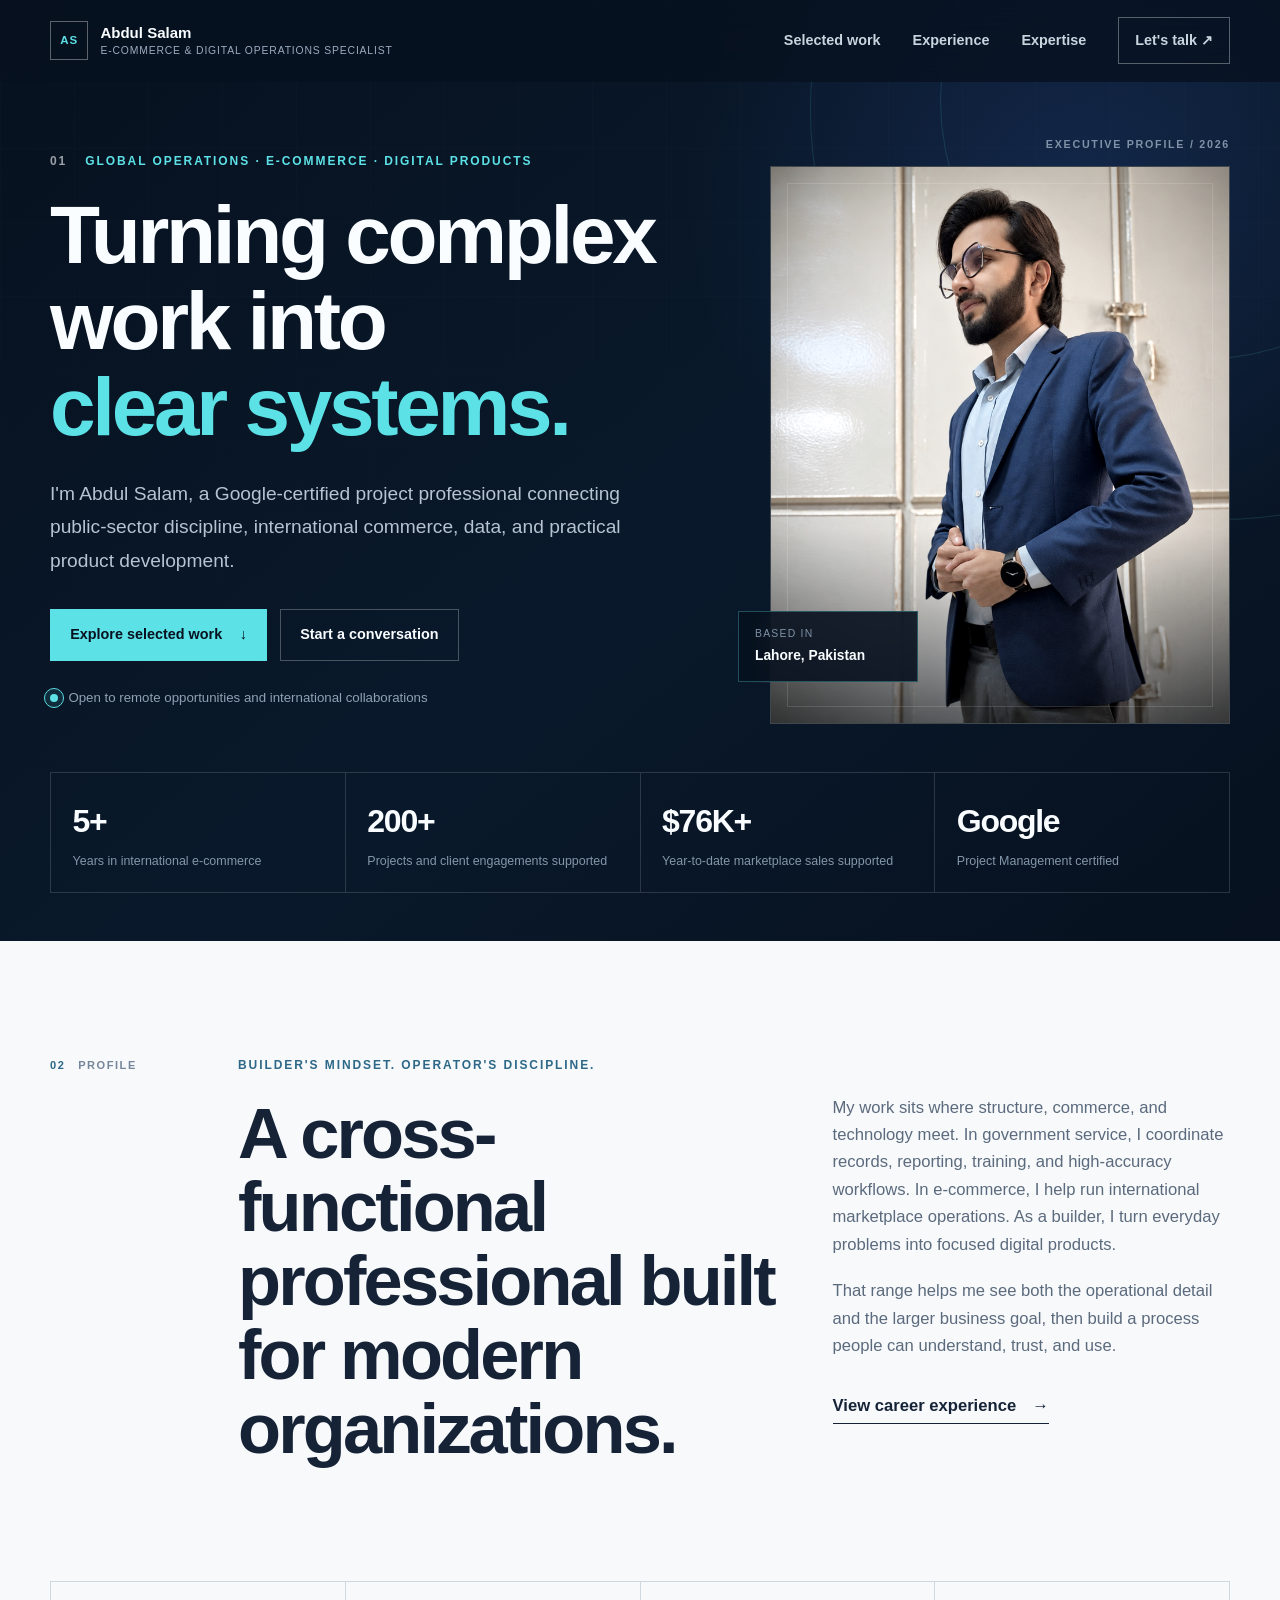
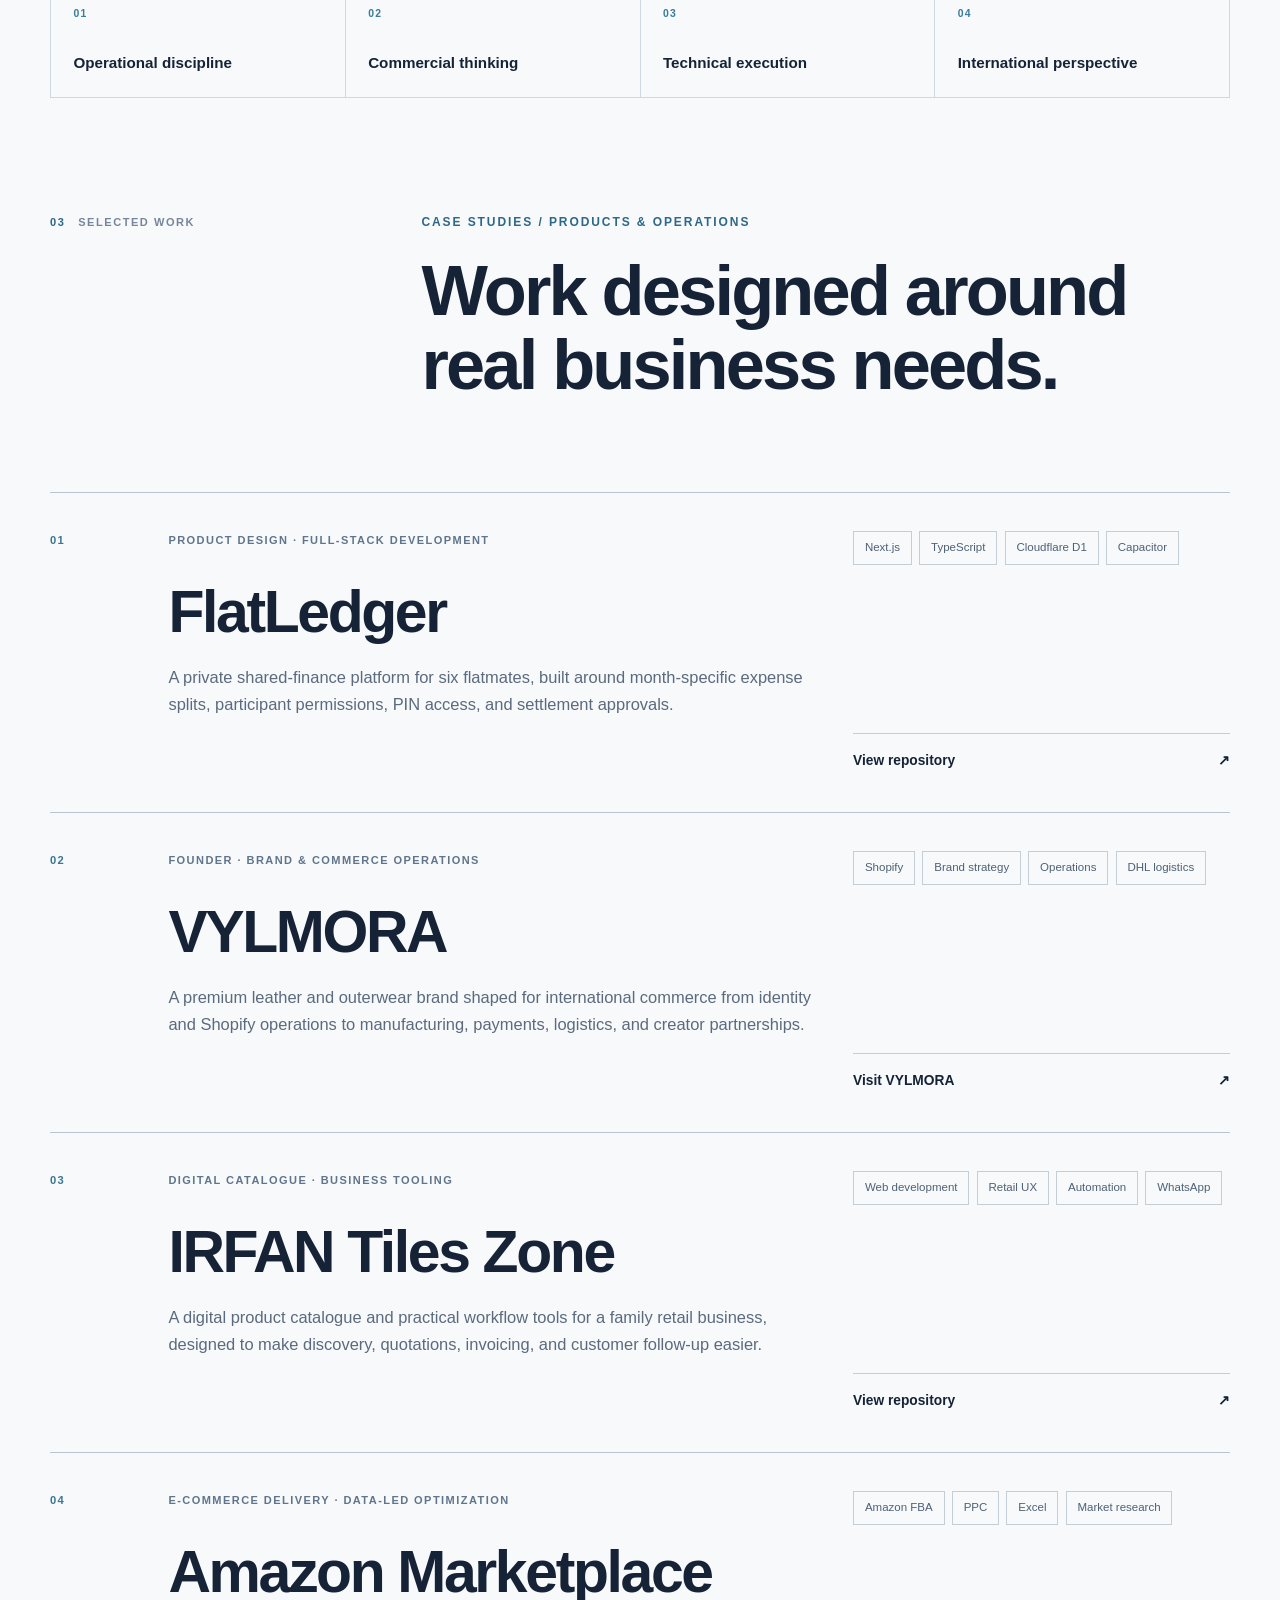
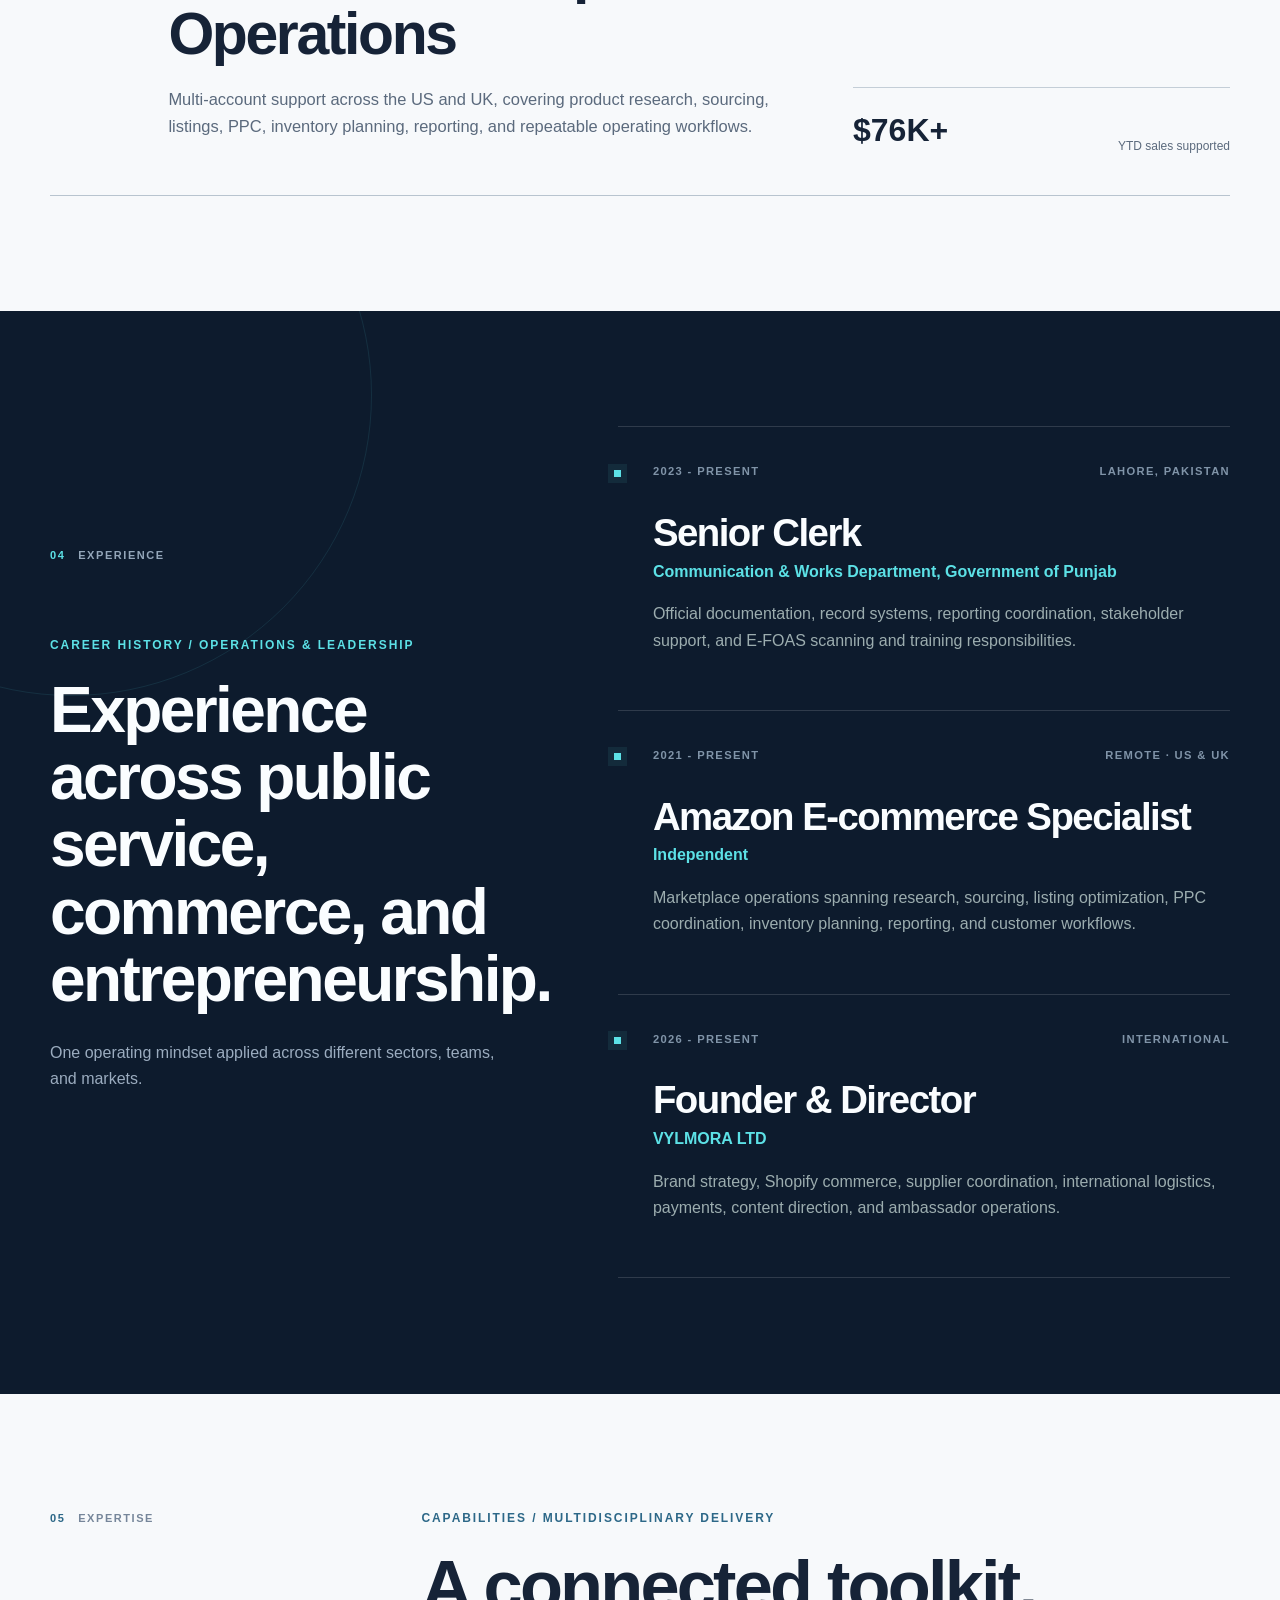
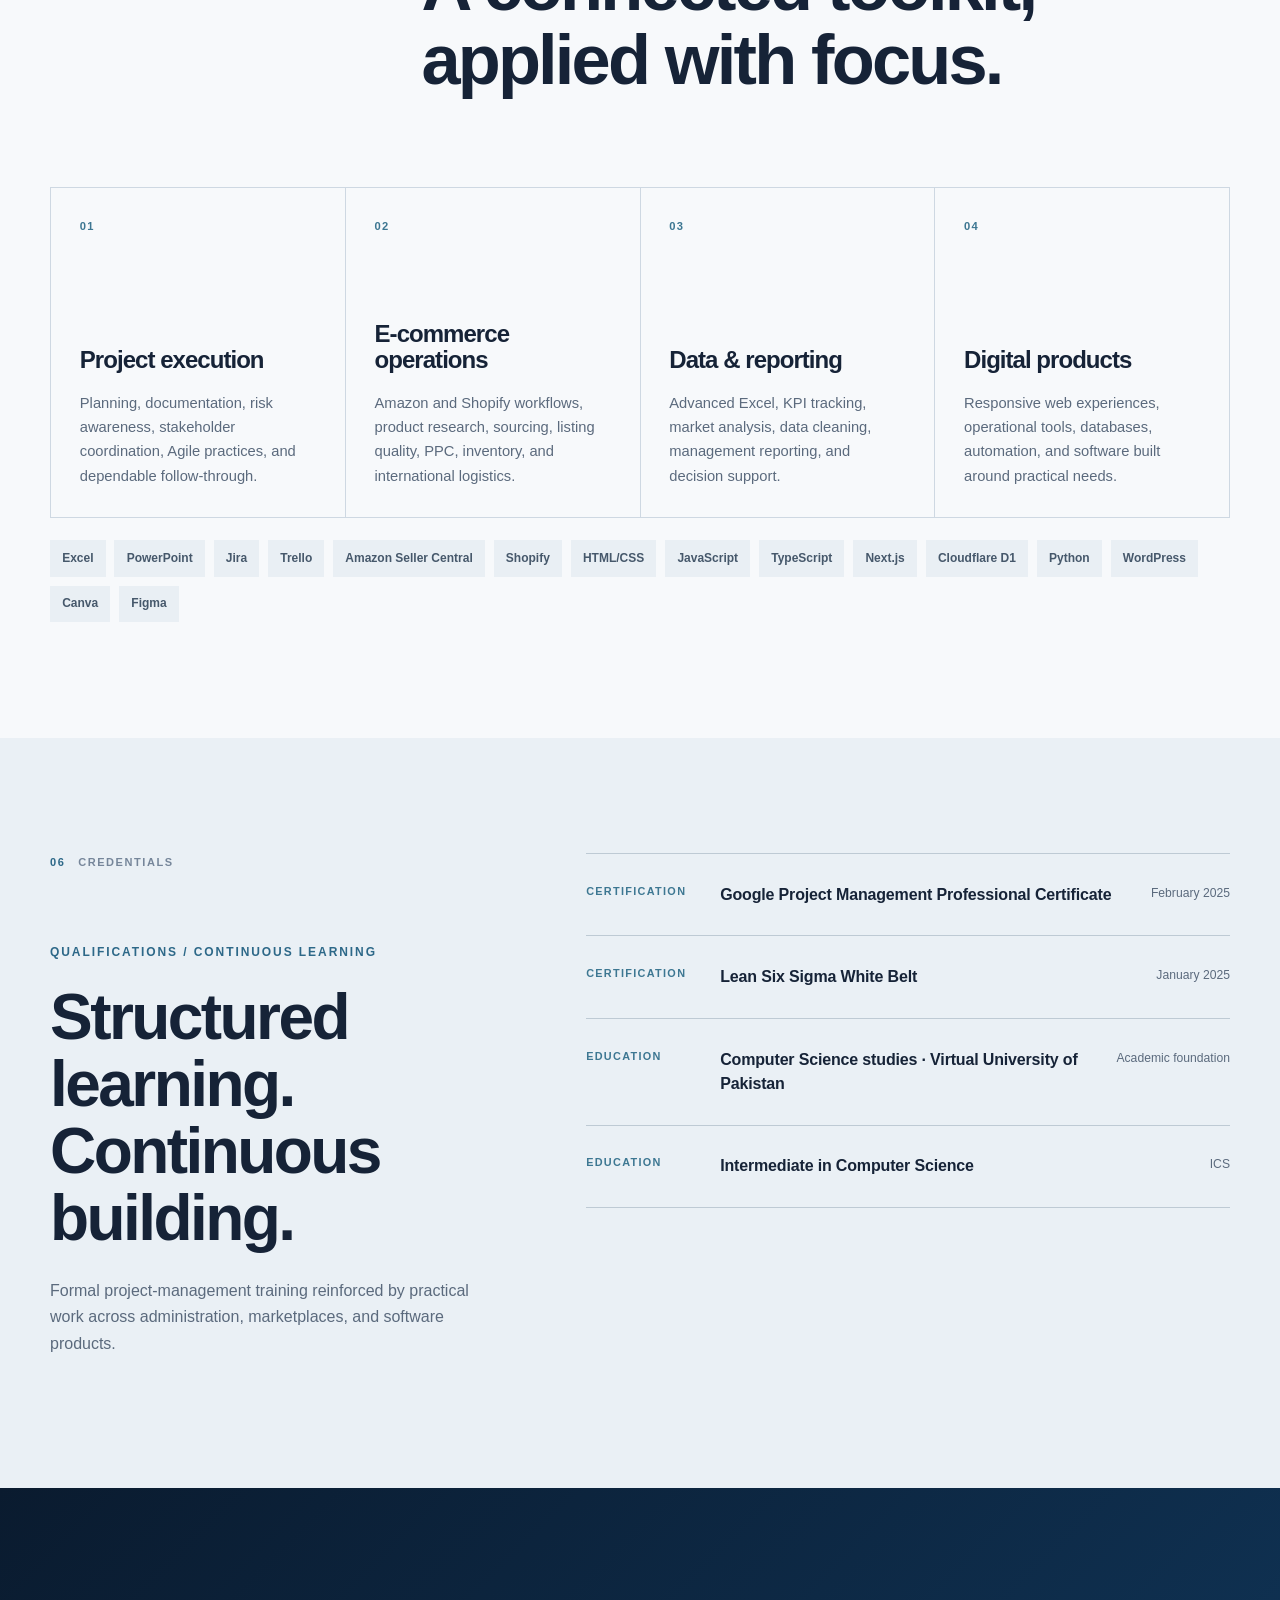
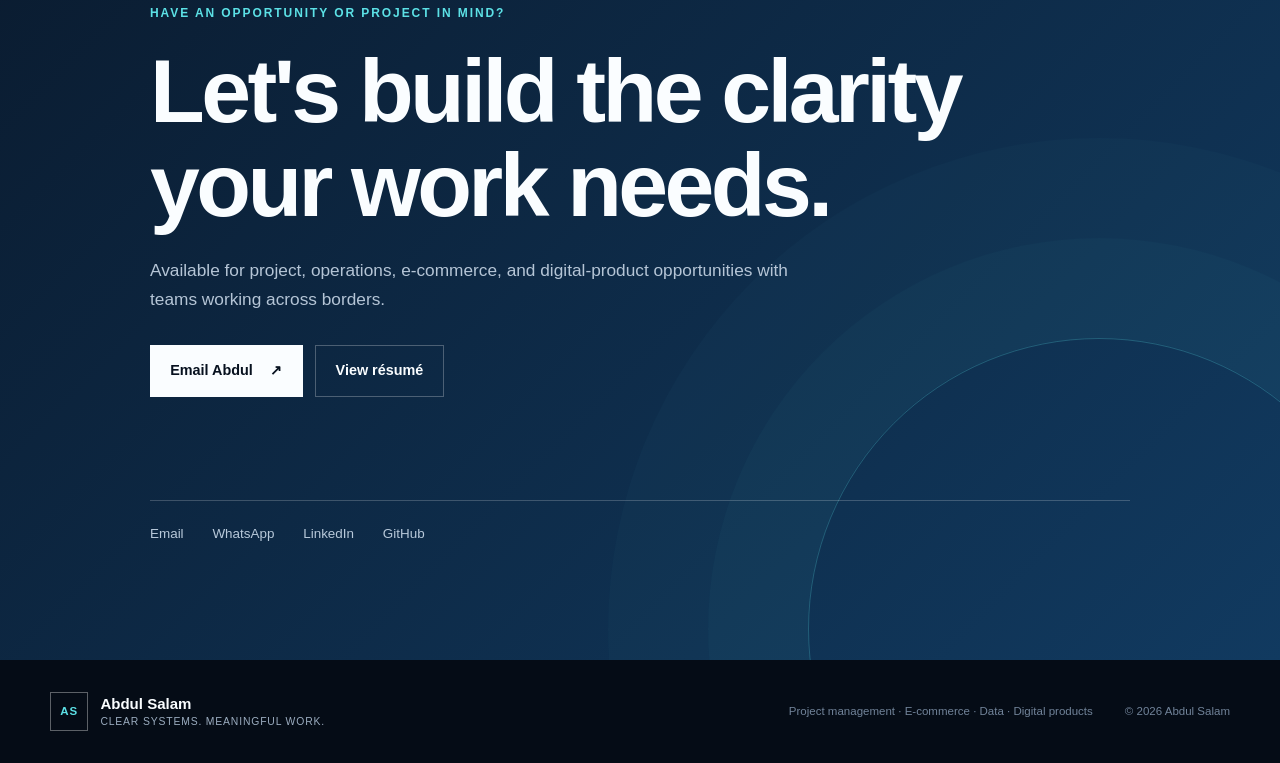
==== commit c2be7d38: "Rename script.js to scripts.js in index.html" ====
--- a/index.html
+++ b/index.html
@@ -21,7 +21,7 @@
       href="data:image/svg+xml,%3Csvg xmlns='http://www.w3.org/2000/svg' viewBox='0 0 64 64'%3E%3Crect width='64' height='64' rx='12' fill='%2307111f'/%3E%3Cpath d='M17 46 29 16h7l12 30h-8l-2-6H27l-2 6h-8Zm12-13h7l-3.5-10L29 33Z' fill='%235ce1e6'/%3E%3C/svg%3E"
     />
     <link rel="stylesheet" href="styles.css" />
-    <script src="script.js" defer></script>
+    <script src="scripts.js" defer></script>
   </head>
   <body>
     <a class="skip-link" href="#main-content">Skip to content</a>
@@ -503,8 +503,7 @@
             >
             <a
               class="button button-ghost"
-              src="Abdul_Salam_CV.pdf"
-              href="https://mr-ads-codes.github.io/abdulsalam-portfolio/Abdul_Salam_CV.pdf"
+              href="Abdul_Salam_CV.pdf"
               target="_blank"
               rel="noreferrer"
               >View résumé</a
